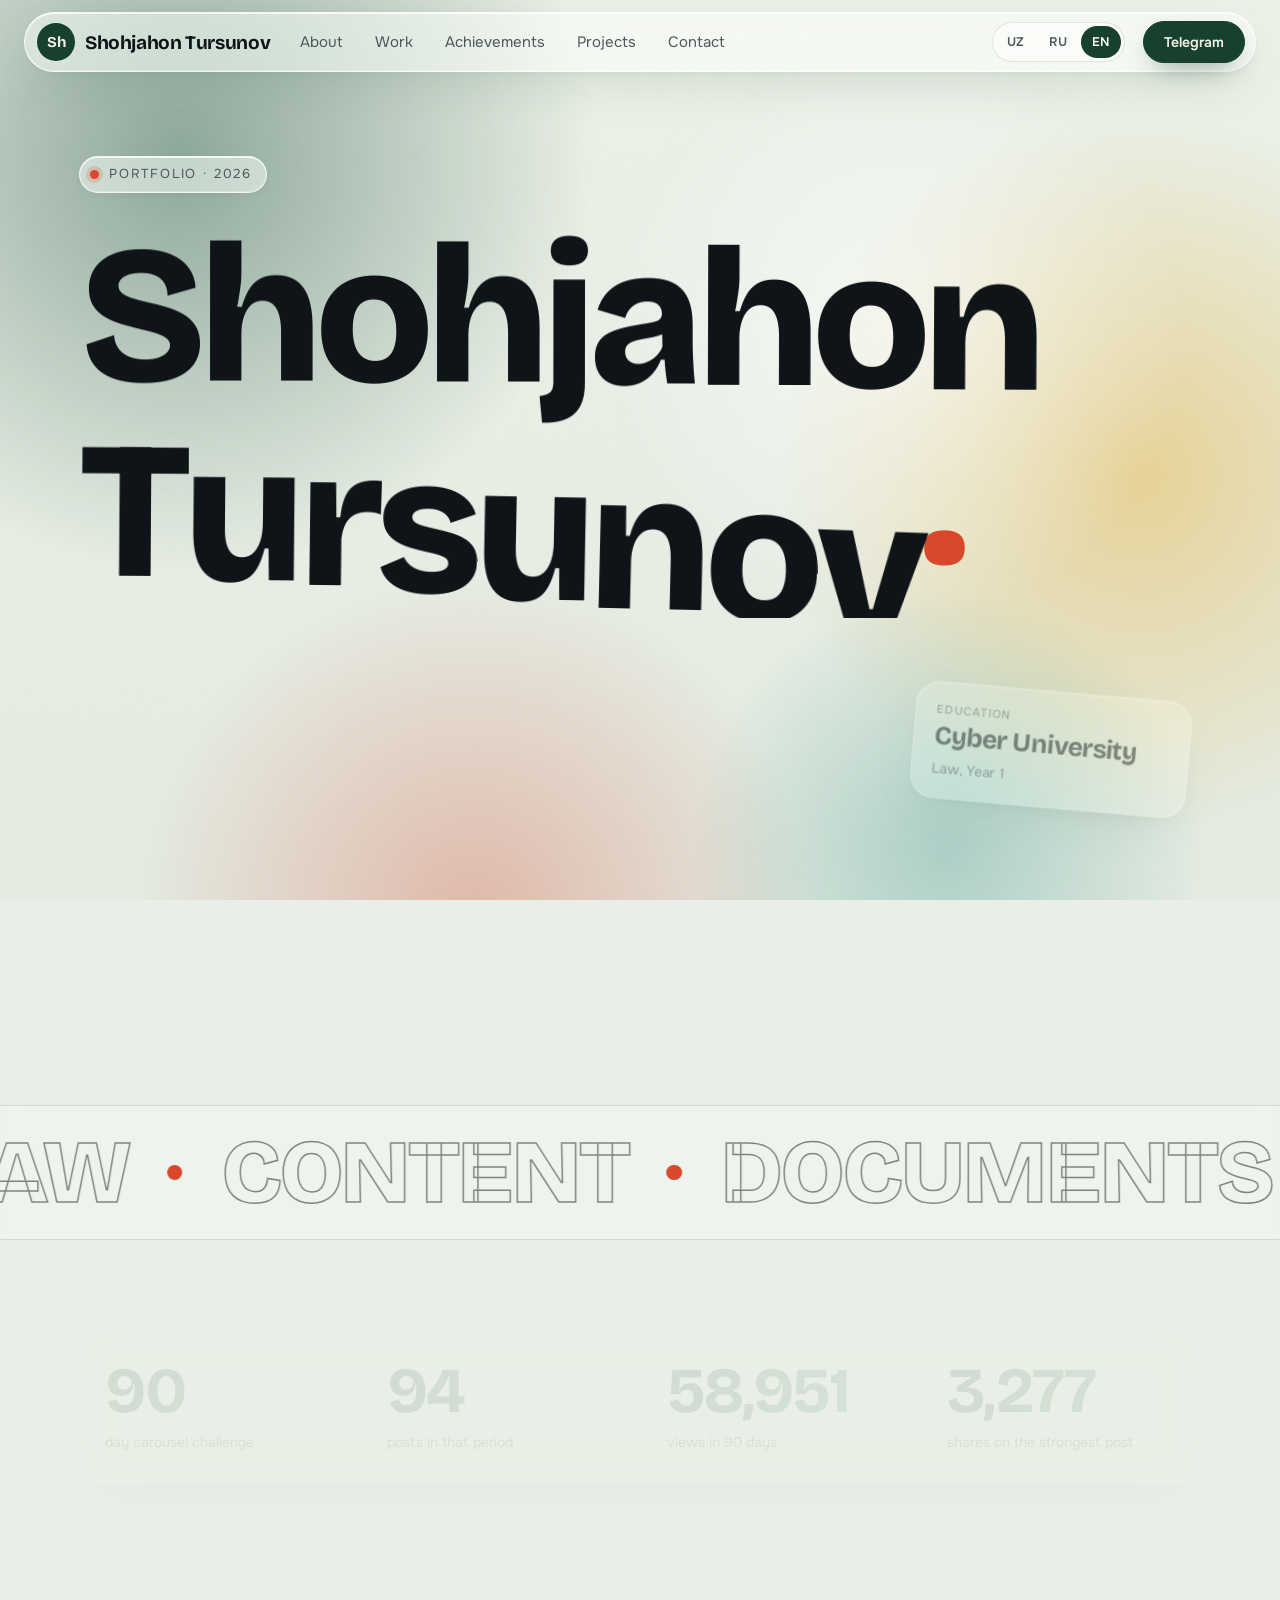
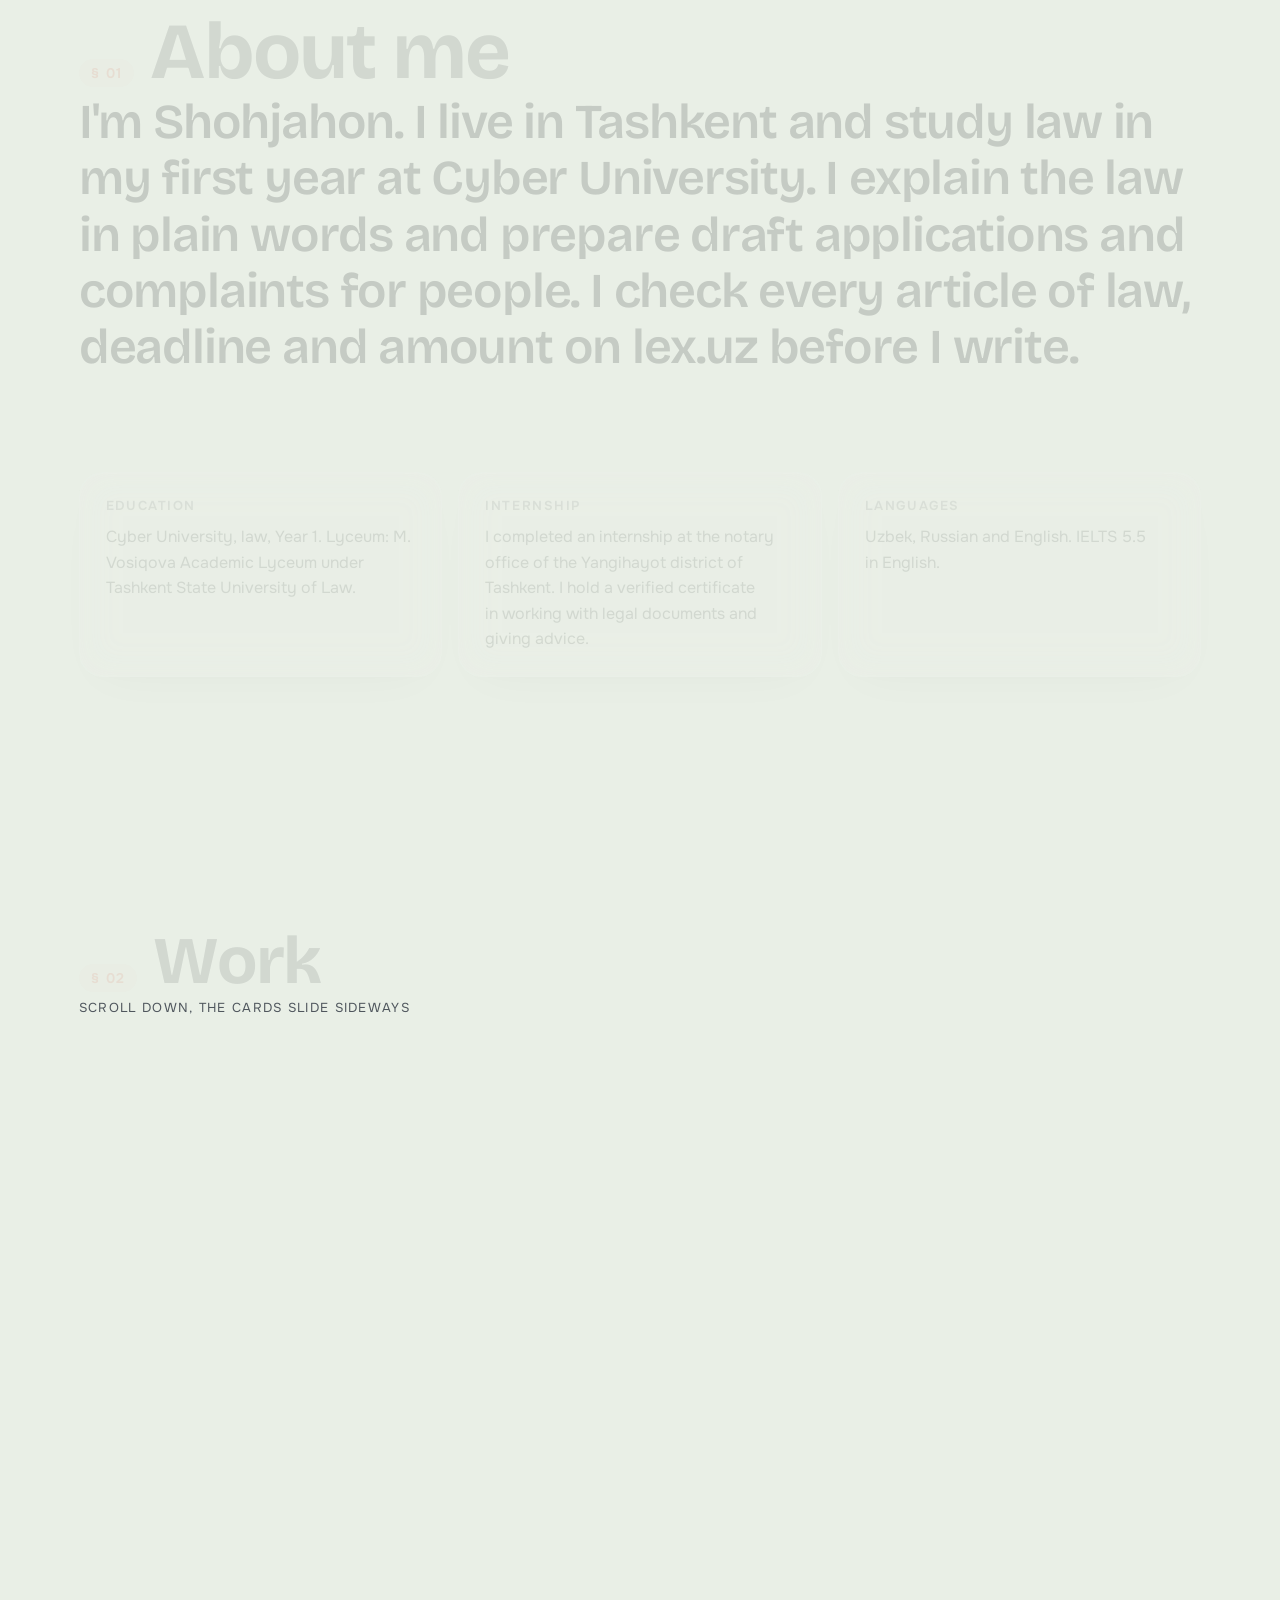
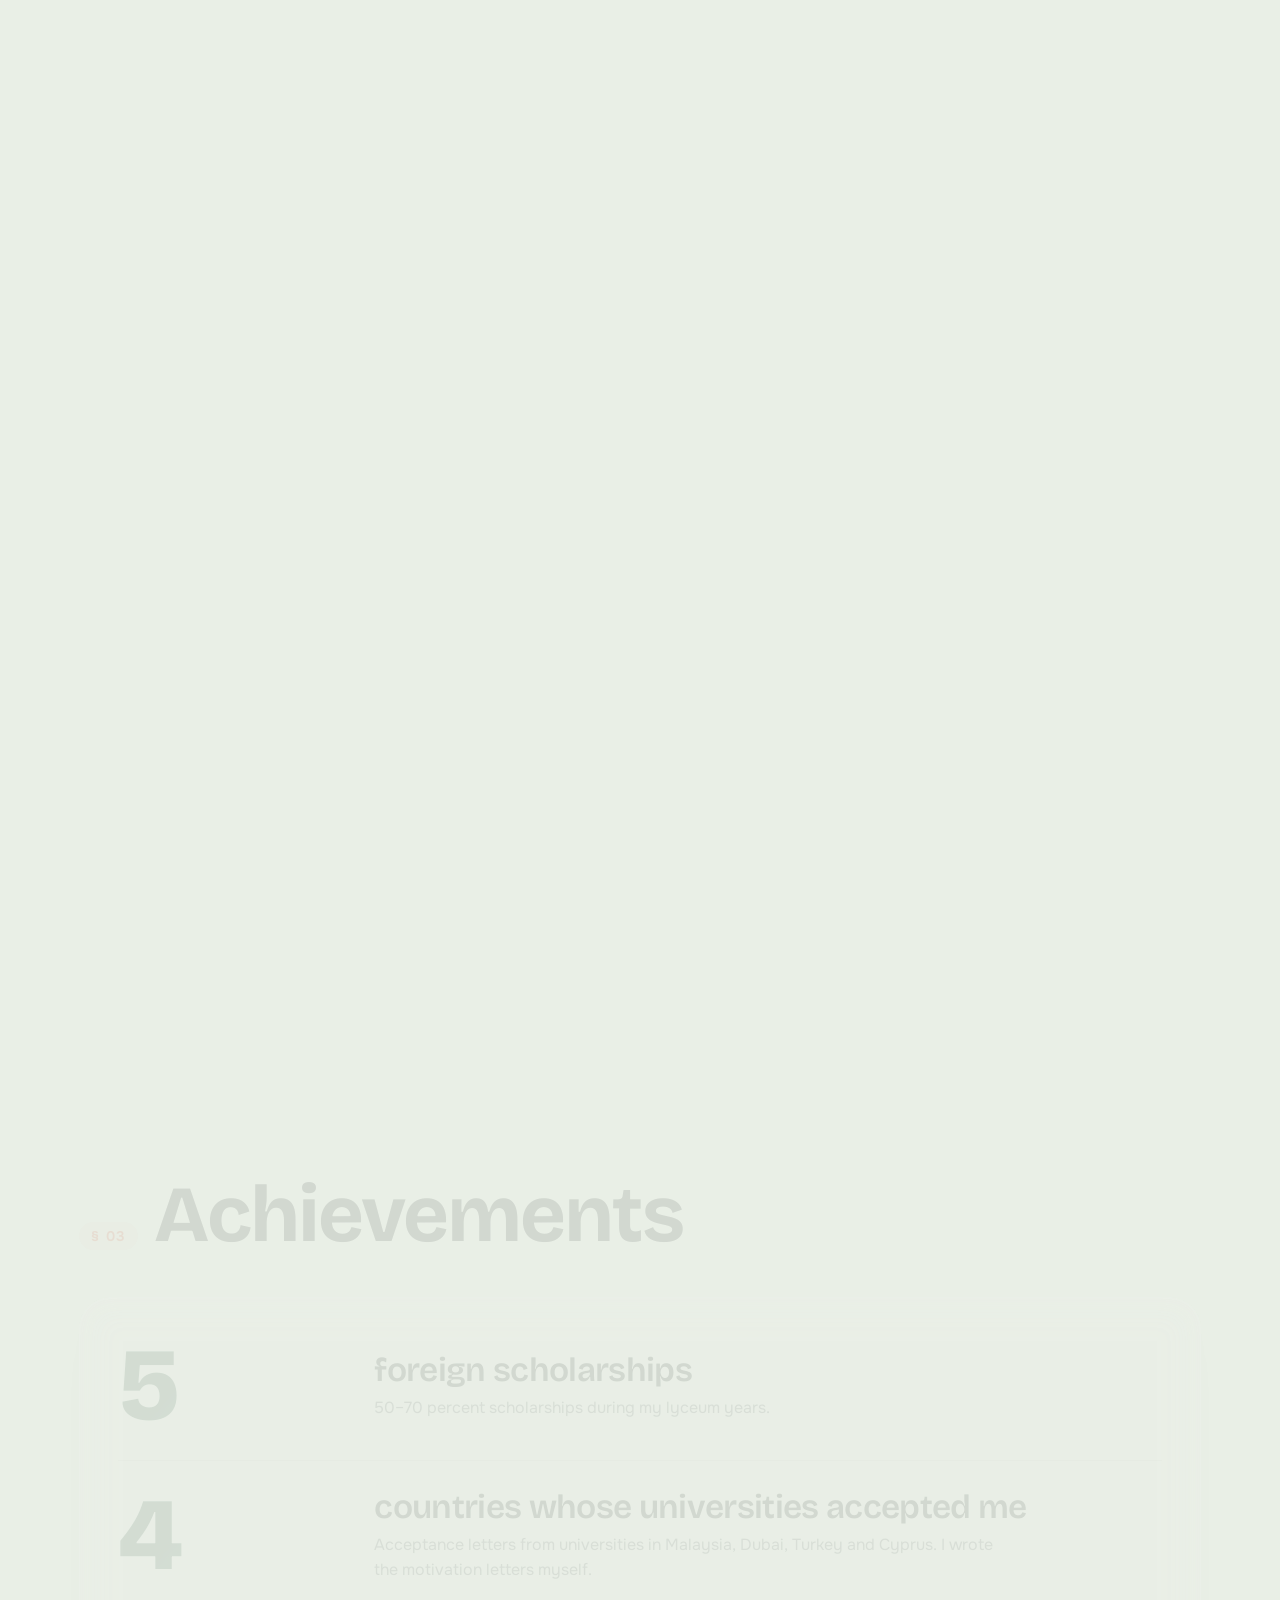
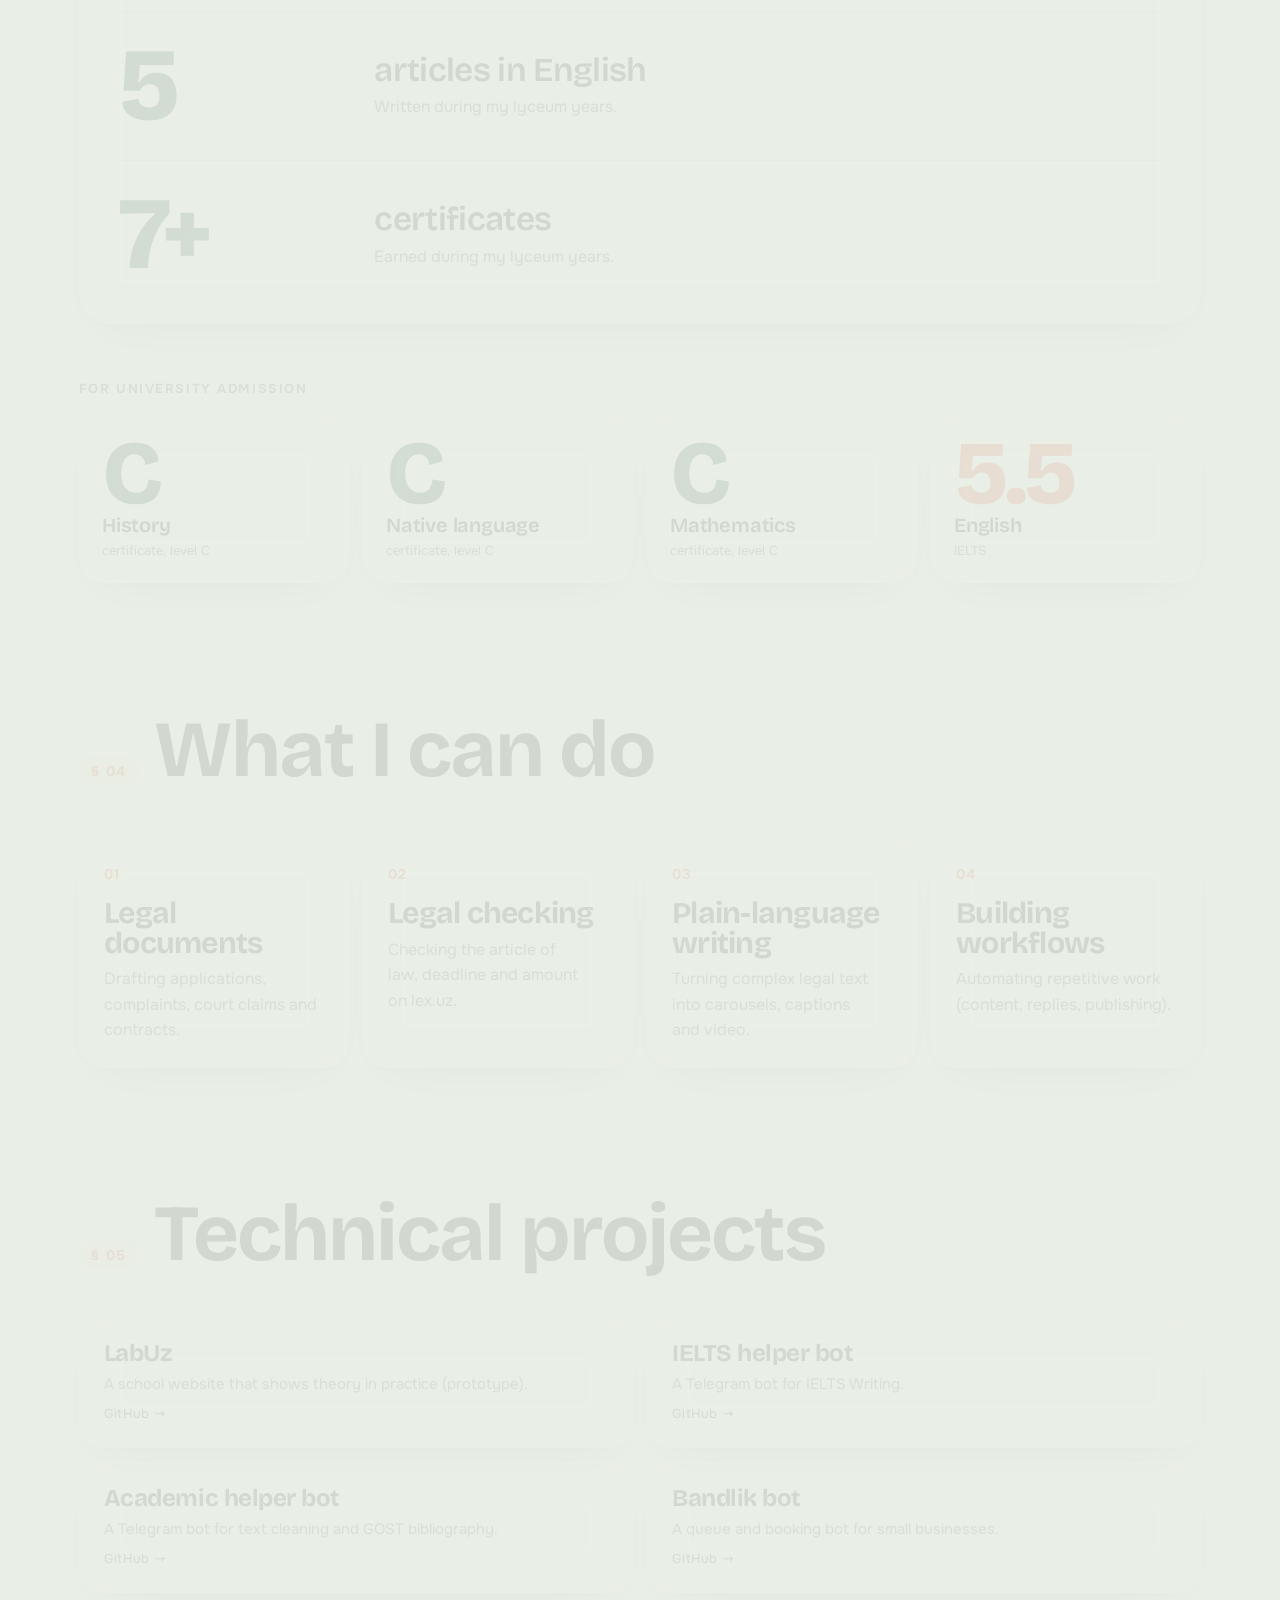
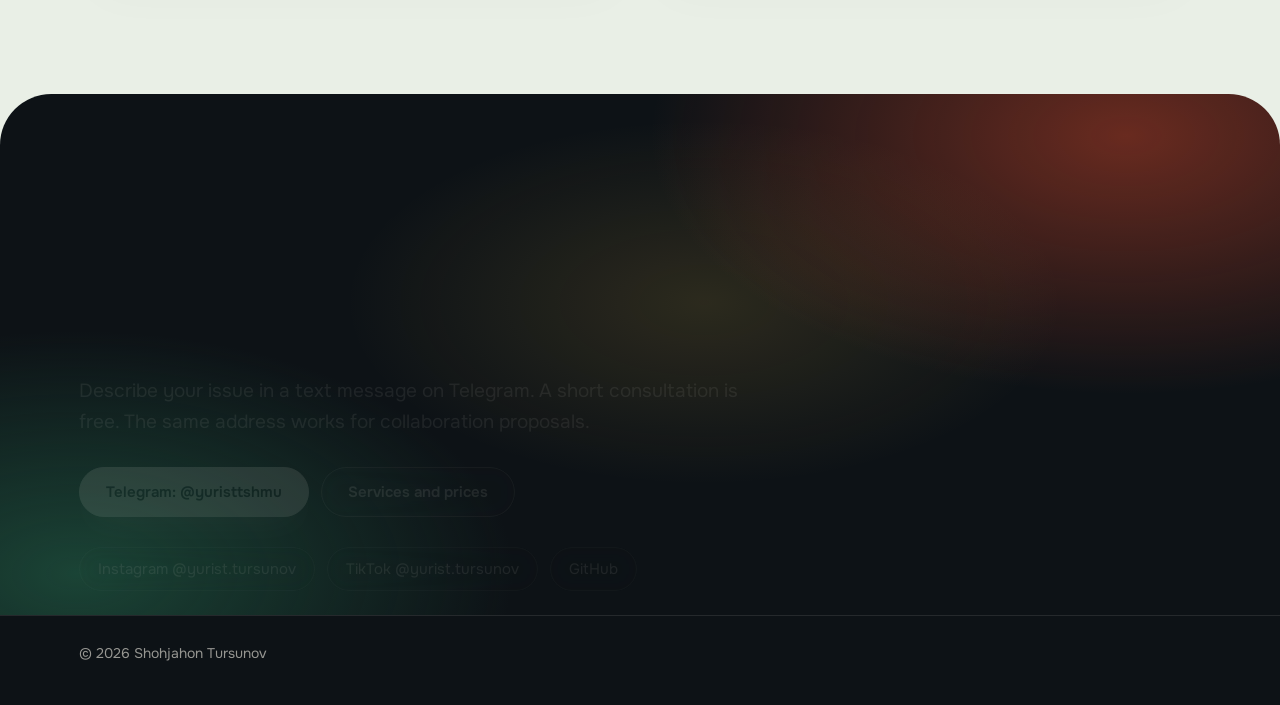
==== en/index.html @ c0a75826 "Portfolio: o'zbek, rus va ingliz tillari (UZ/RU/EN), kirill shriftlari Co-Authored-By: Claude Sonnet" ====
<!DOCTYPE html>
<html lang="en">
<head>
<meta charset="utf-8">
<meta http-equiv="Content-Security-Policy" content="default-src 'none'; script-src 'self'; style-src 'self'; img-src 'self' data:; font-src 'self'; connect-src 'none'; media-src 'none'; frame-src 'none'; worker-src 'none'; manifest-src 'none'; object-src 'none'; base-uri 'none'; form-action 'none'">
<meta name="referrer" content="no-referrer">
<meta name="viewport" content="width=device-width, initial-scale=1">
<meta name="color-scheme" content="light">
<meta name="theme-color" content="#e9efe6">
<meta name="description" content="Shohjahon Tursunov: law student, legal content author and drafter of legal documents. Portfolio.">
<meta property="og:title" content="Shohjahon Tursunov – portfolio">
<meta property="og:description" content="Law student. I explain the law in plain words and prepare draft documents.">
<meta property="og:type" content="website">
<meta property="og:locale" content="en_US">
<link rel="canonical" href="https://yuristtursunov.github.io/shohjahon-portfolio/en/">
<link rel="alternate" hreflang="uz" href="https://yuristtursunov.github.io/shohjahon-portfolio/">
<link rel="alternate" hreflang="ru" href="https://yuristtursunov.github.io/shohjahon-portfolio/ru/">
<link rel="alternate" hreflang="en" href="https://yuristtursunov.github.io/shohjahon-portfolio/en/">
<link rel="alternate" hreflang="x-default" href="https://yuristtursunov.github.io/shohjahon-portfolio/">
<title>Shohjahon Tursunov – portfolio</title>
<link rel="icon" href="data:image/svg+xml,%3Csvg xmlns='http://www.w3.org/2000/svg' viewBox='0 0 64 64'%3E%3Crect width='64' height='64' rx='14' fill='%2317402f'/%3E%3Ctext x='32' y='43' text-anchor='middle' font-family='Georgia,serif' font-size='30' font-weight='700' fill='%23f2eee5'%3ESh%3C/text%3E%3C/svg%3E">
<link rel="stylesheet" href="../assets/style.css">
</head>
<body>
<a class="skip" href="#asosiy">Skip to main content</a>
<div id="progress" aria-hidden="true"></div>
<div class="aurora" aria-hidden="true"><i class="blob b1"></i><i class="blob b2"></i><i class="blob b3"></i><i class="blob b4"></i></div>
<div class="grain" aria-hidden="true"></div>
<div class="ring" id="ring" aria-hidden="true"></div>

<header class="top">
  <div class="bar glass">
    <a class="logo" href="#" aria-label="Shohjahon Tursunov, home"><i aria-hidden="true">Sh</i><b translate="no">Shohjahon Tursunov</b></a>
    <nav class="menu" aria-label="Sections">
      <a href="#haqida">About</a>
      <a href="#ishlar">Work</a>
      <a href="#yutuqlar">Achievements</a>
      <a href="#loyihalar">Projects</a>
      <a href="#aloqa">Contact</a>
    </nav>
    <div class="lang" role="group" aria-label="Til / Язык / Language"><a href="../" hreflang="uz" lang="uz" aria-label="O'zbekcha">UZ</a><a href="../ru/" hreflang="ru" lang="ru" aria-label="Русский">RU</a><a href="./" hreflang="en" lang="en" aria-label="English" aria-current="true">EN</a></div>
    <a class="btn solid" href="https://t.me/yuristtshmu" data-mag rel="noopener noreferrer">Telegram</a>
  </div>
</header>

<main id="asosiy">
<section class="hero" aria-labelledby="h1">
  <div class="spot" id="spot" aria-hidden="true"></div>
  <div class="wrap">
    <p class="eyebrow glass">Portfolio · 2026</p>
    <h1 class="name" id="h1" aria-label="Shohjahon Tursunov."><span class="line" data-split>Shohjahon</span><span class="line"><span data-split-in>Tursunov</span><span class="dot">.</span></span></h1>
    <div class="hero-row">
      <div>
        <p class="role">Law student. I <em>explain the law in plain words</em> and prepare draft documents.</p>
        <p class="lead">I live in Tashkent and study at Cyber University. I run a legal blog on Instagram and prepare draft applications, complaints, court claims and contracts for people.</p>
        <div class="chips">
          <span class="chip glass">Year 1, law</span>
          <span class="chip glass">IELTS 5.5</span>
          <span class="chip glass">Notary office internship</span>
          <span class="chip glass">Certificate: legal documents and advice</span>
        </div>
        <div class="cta">
          <a class="btn solid" href="https://t.me/yuristtshmu" data-mag rel="noopener noreferrer">Message on Telegram</a>
          <a class="btn ghost" href="#ishlar" data-mag>See my work</a>
        </div>
      </div>
      <div class="deck" id="deck" aria-hidden="true">
        <div class="gcard glass g1" data-depth="14"><small>Education</small><h3>Cyber University</h3><p>Law, Year 1</p></div>
        <div class="gcard glass g2" data-depth="26"><small>English</small><div class="big">5.5</div><small>IELTS</small></div>
        <div class="gcard glass g3" data-depth="40">
          <small>Median reach</small>
          <div class="big">98 <i>→</i> 275</div>
          <svg viewBox="0 0 160 56" preserveAspectRatio="none"><defs><linearGradient id="sg" x1="0" x2="1"><stop offset="0" stop-color="#38968c"/><stop offset="1" stop-color="#d9482b"/></linearGradient></defs><path id="spark" d="M8,35 L56,30.4 L104,16.6 L152,8" fill="none" stroke="url(#sg)" stroke-width="3" stroke-linecap="round" stroke-linejoin="round" pathLength="1" stroke-dasharray="1" stroke-dashoffset="0"/><circle id="sdot" cx="152" cy="8" r="4.5" fill="#d9482b"/></svg>
          <small class="sm6">July → October</small>
        </div>
      </div>
    </div>
  </div>
</section>

<div class="marq" aria-hidden="true">
  <div class="marq-track" id="mtrack">
    <div class="mg"><span>Law</span><i></i><span>Content</span><i></i><span>Documents</span><i></i><span>Advice</span><i></i></div>
    <div class="mg"><span>Law</span><i></i><span>Content</span><i></i><span>Documents</span><i></i><span>Advice</span><i></i></div>
  </div>
</div>

<section class="stats" aria-label="Key figures">
  <div class="wrap">
    <div class="stats-card glass">
      <div class="stat"><strong class="num" data-count="90">90</strong><span>day carousel challenge</span></div>
      <div class="stat"><strong class="num" data-count="94">94</strong><span>posts in that period</span></div>
      <div class="stat"><strong class="num" data-count="58951">58,951</strong><span>views in 90 days</span></div>
      <div class="stat"><strong class="num" data-count="3277">3,277</strong><span>shares on the strongest post</span></div>
    </div>
  </div>
</section>

<section class="sec" id="haqida" aria-labelledby="h-a">
  <div class="wrap">
    <div class="sec-h"><span class="par">§ 01</span><h2 id="h-a">About me</h2></div>
    <p class="about" id="about">I'm Shohjahon. I live in Tashkent and study law in my first year at Cyber University. I explain the law in plain words and prepare draft applications and complaints for people. I check every article of law, deadline and amount on lex.uz before I write.</p>
    <div class="about-meta">
      <div class="glass shine"><h3>Education</h3><p>Cyber University, law, Year 1. Lyceum: M. Vosiqova Academic Lyceum under Tashkent State University of Law.</p></div>
      <div class="glass shine"><h3>Internship</h3><p>I completed an internship at the notary office of the Yangihayot district of Tashkent. I hold a verified certificate in working with legal documents and giving advice.</p></div>
      <div class="glass shine"><h3>Languages</h3><p>Uzbek, Russian and English. IELTS 5.5 in English.</p></div>
    </div>
  </div>
</section>

<section class="works" id="ishlar" aria-labelledby="h-i">
  <div class="works-in" id="worksIn">
    <div class="wrap">
      <div class="sec-h"><span class="par">§ 02</span><h2 id="h-i">Work</h2></div>
      <p class="hint" aria-hidden="true">Scroll down, the cards slide sideways</p>
    </div>
    <div class="hs" id="hs">
      <div class="hs-track" id="hsTrack">
        <article class="work glass shine" data-tilt>
          <span class="idx" aria-hidden="true">01</span>
          <div><div class="tag"><span>Instagram</span><b>@yurist.tursunov</b></div><h3>Legal blog</h3><p>Labour, family and consumer rights in plain words. 94 posts in 90 days.</p></div>
          <div class="metric num">58,951<small>views in 90 days</small></div>
          <a class="go" href="https://www.instagram.com/yurist.tursunov/" rel="noopener noreferrer">Open on Instagram</a>
        </article>
        <article class="work glass shine" data-tilt>
          <span class="idx" aria-hidden="true">02</span>
          <div><div class="tag"><span>Strongest post</span><b>17 September</b></div><h3>“You leave your job – you get paid that same day”</h3><p>A single carousel brought 479 new followers. Labour law turned out to be the most shared topic.</p></div>
          <div class="metric num">3,277<small>times shared</small></div>
          <span class="src">Source: Instagram Insights</span>
        </article>
        <article class="work glass shine" data-tilt>
          <span class="idx" aria-hidden="true">03</span>
          <div><div class="tag"><span>Service</span><b>Telegram</b></div><h3>Draft documents</h3><p>Drafts of applications, complaints, court claims and contracts. The price is known in advance; a short text consultation is free.</p></div>
          <div class="metric">Free<small>short consultation, by text</small></div>
          <a class="go" href="https://yuristtursunov.github.io/yurist-shohjahon/en/" rel="noopener noreferrer">Service page</a>
        </article>
        <article class="work glass shine" data-tilt>
          <span class="idx" aria-hidden="true">04</span>
          <div><div class="tag"><span>Automation</span><b>Daily carousel</b></div><h3>Carousel system</h3><p>Topic, legal check, design and publishing in one system. Carousels go out by themselves at the scheduled time.</p></div>
          <div class="metric num">60<small>day plan</small></div>
          <span class="src">Built on GitHub Actions</span>
        </article>
        <article class="work glass shine" data-tilt>
          <span class="idx" aria-hidden="true">05</span>
          <div><div class="tag"><span>TikTok</span><b>@yurist.tursunov</b></div><h3>Short videos</h3><p>A new profile for explaining the law in short videos.</p></div>
          <div class="metric">New<small>since November 2026</small></div>
          <a class="go" href="https://www.tiktok.com/@yurist.tursunov" rel="noopener noreferrer">Open on TikTok</a>
        </article>
      </div>
    </div>
  </div>
</section>

<section class="sec" id="yutuqlar" aria-labelledby="h-y">
  <div class="wrap">
    <div class="sec-h"><span class="par">§ 03</span><h2 id="h-y">Achievements</h2></div>
    <div class="panel glass">
      <div class="row"><div class="big num" data-count="5">5</div><div><h3>foreign scholarships</h3><p>50–70 percent scholarships during my lyceum years.</p></div></div>
      <div class="row"><div class="big num" data-count="4">4</div><div><h3>countries whose universities accepted me</h3><p>Acceptance letters from universities in Malaysia, Dubai, Turkey and Cyprus. I wrote the motivation letters myself.</p></div></div>
      <div class="row"><div class="big num" data-count="5">5</div><div><h3>articles in English</h3><p>Written during my lyceum years.</p></div></div>
      <div class="row"><div class="big num" data-count="7" data-suffix="+">7+</div><div><h3>certificates</h3><p>Earned during my lyceum years.</p></div></div>
    </div>
    <h3 class="sub">For university admission</h3>
    <div class="tiles">
      <div class="tile glass shine" data-tilt><div class="gr">C</div><div><h3>History</h3><span>certificate, level C</span></div></div>
      <div class="tile glass shine" data-tilt><div class="gr">C</div><div><h3>Native language</h3><span>certificate, level C</span></div></div>
      <div class="tile glass shine" data-tilt><div class="gr">C</div><div><h3>Mathematics</h3><span>certificate, level C</span></div></div>
      <div class="tile glass shine ielts" data-tilt><div class="gr">5.5</div><div><h3>English</h3><span>IELTS</span></div></div>
    </div>
  </div>
</section>

<section class="sec" id="korsatma" aria-labelledby="h-k">
  <div class="wrap">
    <div class="sec-h"><span class="par">§ 04</span><h2 id="h-k">What I can do</h2></div>
    <div class="skills">
      <div class="skill glass shine" data-tilt><span class="n">01</span><h3>Legal documents</h3><p>Drafting applications, complaints, court claims and contracts.</p></div>
      <div class="skill glass shine" data-tilt><span class="n">02</span><h3>Legal checking</h3><p>Checking the article of law, deadline and amount on lex.uz.</p></div>
      <div class="skill glass shine" data-tilt><span class="n">03</span><h3>Plain-language writing</h3><p>Turning complex legal text into carousels, captions and video.</p></div>
      <div class="skill glass shine" data-tilt><span class="n">04</span><h3>Building workflows</h3><p>Automating repetitive work (content, replies, publishing).</p></div>
    </div>
  </div>
</section>

<section class="sec" id="loyihalar" aria-labelledby="h-l">
  <div class="wrap">
    <div class="sec-h"><span class="par">§ 05</span><h2 id="h-l">Technical projects</h2></div>
    <div class="tech">
      <a class="glass shine" href="https://github.com/YURISTTURSUNOV/labuz" rel="noopener noreferrer"><b>LabUz</b><span>A school website that shows theory in practice (prototype).</span><em>GitHub →</em></a>
      <a class="glass shine" href="https://github.com/YURISTTURSUNOV/ielts-yordamchi-bot" rel="noopener noreferrer"><b>IELTS helper bot</b><span>A Telegram bot for IELTS Writing.</span><em>GitHub →</em></a>
      <a class="glass shine" href="https://github.com/YURISTTURSUNOV/akademik-yordamchi-bot" rel="noopener noreferrer"><b>Academic helper bot</b><span>A Telegram bot for text cleaning and GOST bibliography.</span><em>GitHub →</em></a>
      <a class="glass shine" href="https://github.com/YURISTTURSUNOV/bandlik-bot" rel="noopener noreferrer"><b>Bandlik bot</b><span>A queue and booking bot for small businesses.</span><em>GitHub →</em></a>
    </div>
  </div>
</section>

<section class="contact" id="aloqa" aria-labelledby="h-c">
  <div class="wrap">
    <h2 id="h-c"><span class="w"><span>Let's</span></span> <span class="w"><span>talk<em>.</em></span></span></h2>
    <p class="lead">Describe your issue in a text message on Telegram. A short consultation is free. The same address works for collaboration proposals.</p>
    <div class="cta">
      <a class="btn solid" href="https://t.me/yuristtshmu" data-mag rel="noopener noreferrer">Telegram: @yuristtshmu</a>
      <a class="btn ghost" href="https://yuristtursunov.github.io/yurist-shohjahon/en/" data-mag rel="noopener noreferrer">Services and prices</a>
    </div>
    <div class="socials">
      <a href="https://www.instagram.com/yurist.tursunov/" rel="noopener noreferrer">Instagram @yurist.tursunov</a>
      <a href="https://www.tiktok.com/@yurist.tursunov" rel="noopener noreferrer">TikTok @yurist.tursunov</a>
      <a href="https://github.com/YURISTTURSUNOV" rel="noopener noreferrer">GitHub</a>
    </div>
  </div>
</section>
</main>

<footer>
  <div class="wrap">© 2026 <span translate="no">Shohjahon Tursunov</span></div>
</footer>

<script src="../assets/gsap.min.js"></script>
<script src="../assets/ScrollTrigger.min.js"></script>
<script src="../assets/app.js"></script>
</body>
</html>
---- assets/style.css ----
@font-face{font-family:'Bricolage Grotesque';font-style:normal;font-weight:200 800;font-display:swap;src:url(fonts/bricolage-grotesque-latin-wght-normal.woff2) format('woff2');unicode-range:U+0000-00FF,U+0131,U+0152-0153,U+02BB-02BC,U+02C6,U+02DA,U+02DC,U+0304,U+0308,U+0329,U+2000-206F,U+20AC,U+2122,U+2191,U+2193,U+2212,U+2215,U+FEFF,U+FFFD}
@font-face{font-family:'Bricolage Grotesque';font-style:normal;font-weight:200 800;font-display:swap;src:url(fonts/onest-cyrillic-wght-normal.woff2) format('woff2');unicode-range:U+0301,U+0400-045F,U+0490-0491,U+04B0-04B1,U+2116}
@font-face{font-family:'Onest';font-style:normal;font-weight:400;font-display:swap;src:url(fonts/onest-latin-400-normal.woff2) format('woff2');unicode-range:U+0000-00FF,U+0131,U+0152-0153,U+02BB-02BC,U+02C6,U+02DA,U+02DC,U+0304,U+0308,U+0329,U+2000-206F,U+20AC,U+2122,U+2191,U+2193,U+2212,U+2215,U+FEFF,U+FFFD}
@font-face{font-family:'Onest';font-style:normal;font-weight:500;font-display:swap;src:url(fonts/onest-latin-500-normal.woff2) format('woff2');unicode-range:U+0000-00FF,U+0131,U+0152-0153,U+02BB-02BC,U+02C6,U+02DA,U+02DC,U+0304,U+0308,U+0329,U+2000-206F,U+20AC,U+2122,U+2191,U+2193,U+2212,U+2215,U+FEFF,U+FFFD}
@font-face{font-family:'Onest';font-style:normal;font-weight:600;font-display:swap;src:url(fonts/onest-latin-600-normal.woff2) format('woff2');unicode-range:U+0000-00FF,U+0131,U+0152-0153,U+02BB-02BC,U+02C6,U+02DA,U+02DC,U+0304,U+0308,U+0329,U+2000-206F,U+20AC,U+2122,U+2191,U+2193,U+2212,U+2215,U+FEFF,U+FFFD}
@font-face{font-family:'Onest';font-style:normal;font-weight:400;font-display:swap;src:url(fonts/onest-cyrillic-400-normal.woff2) format('woff2');unicode-range:U+0301,U+0400-045F,U+0490-0491,U+04B0-04B1,U+2116}
@font-face{font-family:'Onest';font-style:normal;font-weight:500;font-display:swap;src:url(fonts/onest-cyrillic-500-normal.woff2) format('woff2');unicode-range:U+0301,U+0400-045F,U+0490-0491,U+04B0-04B1,U+2116}
@font-face{font-family:'Onest';font-style:normal;font-weight:600;font-display:swap;src:url(fonts/onest-cyrillic-600-normal.woff2) format('woff2');unicode-range:U+0301,U+0400-045F,U+0490-0491,U+04B0-04B1,U+2116}

/* Reja: sahifa "ish papkasi" (§ 01–§ 05). Vizual til: yorug' fon ustida harakatlanuvchi gradient (aurora) va shaffof shisha panellar.
   Bitta jasur joy: ism va gorizontal "Ishlar". Qolgani sokin va o'qiladigan. */
:root{
  --bg:#e9efe6; --ink:#0f1418; --muted:#4f565d;
  --green:#17402f; --green-2:#1f5440; --red:#d9482b; --gold:#e8b94a;
  --glass:rgba(255,255,255,.50); --glass-hi:rgba(255,255,255,.72); --glass-bd:rgba(255,255,255,.75);
  --line:rgba(15,20,24,.12);
  --shadow:0 18px 50px -22px rgba(23,64,47,.35),0 2px 10px -4px rgba(15,20,24,.10);
  --display:'Bricolage Grotesque','Arial Black',system-ui,sans-serif;
  --body:'Onest',system-ui,-apple-system,'Segoe UI',Roboto,sans-serif;
  --gut:clamp(18px,4.6vw,64px); --max:1240px; --head:84px; --blur:18px;
  color-scheme:light;
}
*{box-sizing:border-box;margin:0;padding:0}
html{scroll-behavior:smooth;scroll-padding-top:calc(var(--head) + 4px);-webkit-text-size-adjust:100%}
body{background:var(--bg);color:var(--ink);font-family:var(--body);font-size:17px;line-height:1.6;overflow-x:clip;touch-action:manipulation;-webkit-tap-highlight-color:rgba(23,64,47,.18)}
h1,h2,h3{font-family:var(--display);font-weight:700;line-height:.98;letter-spacing:-.025em;text-wrap:balance}
p{text-wrap:pretty}
a{color:inherit}
:focus-visible{outline:2px solid var(--green);outline-offset:3px;border-radius:6px}
.wrap{max-width:var(--max);margin:0 auto;padding:0 var(--gut)}
.sr{position:absolute;width:1px;height:1px;overflow:hidden;clip:rect(0 0 0 0);white-space:nowrap}
.skip{position:absolute;left:12px;top:-70px;background:var(--green);color:#fff;padding:10px 14px;border-radius:8px;font-weight:600;z-index:200;text-decoration:none}
.skip:focus{top:12px}
.num{font-variant-numeric:tabular-nums}
main,footer{position:relative;z-index:2}

/* ===== fon: aurora + donador ===== */
.aurora{position:fixed;inset:0;z-index:0;overflow:hidden;pointer-events:none;background:linear-gradient(180deg,#eef3ea,#e6ede4)}
.blob{position:absolute;border-radius:50%;will-change:transform}
.b1{width:72vmax;height:72vmax;left:-22vmax;top:-24vmax;background:radial-gradient(circle at 50% 50%,rgba(31,84,64,.46),rgba(31,84,64,0) 64%)}
.b2{width:62vmax;height:62vmax;right:-20vmax;top:6vmax;background:radial-gradient(circle at 50% 50%,rgba(232,185,74,.50),rgba(232,185,74,0) 64%)}
.b3{width:58vmax;height:58vmax;left:8vmax;bottom:-30vmax;background:radial-gradient(circle at 50% 50%,rgba(217,72,43,.30),rgba(217,72,43,0) 64%)}
.b4{width:44vmax;height:44vmax;right:4vmax;bottom:-18vmax;background:radial-gradient(circle at 50% 50%,rgba(56,150,140,.32),rgba(56,150,140,0) 64%)}
.grain{position:fixed;inset:0;z-index:1;pointer-events:none;opacity:.07;mix-blend-mode:multiply;background-image:url("data:image/svg+xml,%3Csvg xmlns='http://www.w3.org/2000/svg' width='180' height='180'%3E%3Cfilter id='n'%3E%3CfeTurbulence type='fractalNoise' baseFrequency='.85' numOctaves='2' stitchTiles='stitch'/%3E%3C/filter%3E%3Crect width='100%25' height='100%25' filter='url(%23n)'/%3E%3C/svg%3E")}

/* ===== shisha ===== */
.glass{position:relative;background:var(--glass);-webkit-backdrop-filter:blur(var(--blur)) saturate(1.5);backdrop-filter:blur(var(--blur)) saturate(1.5);border:1px solid var(--glass-bd);box-shadow:var(--shadow),inset 0 1px 0 rgba(255,255,255,.85),inset 0 -1px 0 rgba(255,255,255,.25)}
.shine::after{content:"";position:absolute;inset:0;border-radius:inherit;pointer-events:none;background:radial-gradient(300px circle at var(--sx,50%) var(--sy,0%),rgba(255,255,255,.7),rgba(255,255,255,0) 62%);opacity:0;transition:opacity .35s}
.shine:hover::after{opacity:1}
@supports not ((backdrop-filter:blur(1px)) or (-webkit-backdrop-filter:blur(1px))){.glass{background:rgba(250,252,248,.94)}}
@media (prefers-reduced-transparency:reduce){.glass{background:rgba(250,252,248,.96);-webkit-backdrop-filter:none;backdrop-filter:none}.grain{display:none}}
@media (max-width:700px){:root{--blur:12px}}

#progress{position:fixed;left:0;top:0;height:3px;width:100%;background:linear-gradient(90deg,var(--green),var(--red),var(--gold));transform:scaleX(0);transform-origin:0 50%;z-index:90}

/* kursor halqasi (faqat sichqonchada) */
.ring{position:fixed;left:0;top:0;width:38px;height:38px;margin:-19px 0 0 -19px;border:1.5px solid rgba(23,64,47,.55);border-radius:50%;pointer-events:none;z-index:95;opacity:0;transition:opacity .3s,background-color .25s,border-color .25s}
.ring.on{opacity:1}
.ring.hot{background:rgba(217,72,43,.14);border-color:var(--red)}

/* ===== header: suzuvchi shisha tabletka ===== */
header.top{position:fixed;top:12px;left:0;right:0;z-index:80;pointer-events:none;padding:0 clamp(10px,2vw,24px)}
.bar{pointer-events:auto;max-width:var(--max);margin:0 auto;height:60px;padding:0 10px 0 12px;display:flex;align-items:center;justify-content:space-between;gap:16px;border-radius:999px}
.logo{display:flex;align-items:center;gap:10px;text-decoration:none;font:700 19px/1 var(--display);letter-spacing:-.02em;white-space:nowrap}
.logo i{display:grid;place-items:center;width:38px;height:38px;border-radius:50%;background:var(--green);color:#f2eee5;font:700 15px/1 var(--display);font-style:normal;letter-spacing:0}
nav.menu{display:flex;gap:4px;font-size:15px}
nav.menu a{text-decoration:none;color:var(--muted);padding:8px 14px;border-radius:999px;transition:color .2s,background-color .25s}
nav.menu a:hover{color:var(--ink);background:rgba(255,255,255,.65)}
.btn{display:inline-flex;align-items:center;justify-content:center;gap:8px;min-height:50px;padding:0 26px;border-radius:999px;font:600 15px/1 var(--body);text-decoration:none;border:1.5px solid var(--green);cursor:pointer;transition:background-color .2s,color .2s,border-color .2s,box-shadow .3s}
.btn.solid{background:var(--green);color:#f4f1e8;box-shadow:0 10px 28px -12px rgba(23,64,47,.7)}
.btn.solid:hover{background:var(--green-2);border-color:var(--green-2);box-shadow:0 14px 34px -12px rgba(23,64,47,.8)}
.btn.ghost{background:rgba(255,255,255,.4);color:var(--ink);border-color:rgba(15,20,24,.55);-webkit-backdrop-filter:blur(10px);backdrop-filter:blur(10px)}
.btn.ghost:hover{background:var(--ink);color:#fff;border-color:var(--ink)}
.bar .btn{min-height:42px;padding:0 20px;font-size:14px;white-space:nowrap}
@media (max-width:820px){nav.menu{display:none}}
@media (max-width:430px){.logo b{display:none}}

/* ===== hero ===== */
.hero{position:relative;padding:calc(var(--head) + clamp(28px,6vw,72px)) 0 clamp(40px,6vw,80px)}
.spot{position:absolute;inset:0;pointer-events:none;background:radial-gradient(480px circle at var(--mx,70%) var(--my,30%),rgba(255,255,255,.55),rgba(255,255,255,0) 62%);opacity:0;transition:opacity .4s}
.eyebrow{display:inline-flex;gap:10px;align-items:center;font-size:13px;letter-spacing:.14em;text-transform:uppercase;color:var(--muted);margin-bottom:clamp(16px,3vw,28px);padding:7px 14px 7px 10px;border-radius:999px}
.eyebrow::before{content:"";width:9px;height:9px;border-radius:50%;background:var(--red);box-shadow:0 0 0 4px rgba(217,72,43,.2)}
.name{font-size:clamp(54px,15.2vw,204px);line-height:.9;letter-spacing:-.045em;font-weight:800}
.name .line{display:block;overflow:clip;padding:.04em .04em .16em 0;margin-bottom:-.16em;will-change:transform}
.name .ch{display:inline-block}
.name .dot{color:var(--red)}
.hero-row{display:grid;grid-template-columns:1.2fr .8fr;gap:clamp(24px,5vw,72px);align-items:center;margin-top:clamp(28px,4vw,52px)}
.role{font:600 clamp(22px,3vw,34px)/1.12 var(--display);letter-spacing:-.02em;max-width:19em}
.role em{font-style:normal;color:var(--green)}
.lead{max-width:36em;margin-top:18px;color:var(--muted);font-size:clamp(16px,1.5vw,19px)}
.chips{display:flex;flex-wrap:wrap;gap:10px;margin-top:22px}
.chip{border-radius:999px;padding:8px 15px;font-size:14px;--blur:10px}
.cta{display:flex;flex-wrap:wrap;gap:12px;margin-top:30px}

/* hero shisha kartalar */
.deck{position:relative;height:clamp(300px,31vw,390px);perspective:1000px}
.gcard{position:absolute;border-radius:26px;padding:20px 22px}
.gcard small{display:block;font-size:12px;letter-spacing:.12em;text-transform:uppercase;color:var(--muted)}
.gcard h3{font-size:clamp(22px,2.2vw,30px);margin-top:6px}
.g1{width:min(300px,72%);right:0;top:0;transform:rotate(5deg)}
.g1 p{font-size:15px;color:var(--muted);margin-top:8px}
.g2{width:min(172px,42%);left:0;top:30%;transform:rotate(-6deg);background:linear-gradient(150deg,rgba(23,64,47,.86),rgba(31,84,64,.72));color:#f4f1e8;border-color:rgba(255,255,255,.28)}
.g2 small{color:rgba(244,241,232,.75)}
.g2 .big{font:800 clamp(56px,6vw,84px)/.9 var(--display);letter-spacing:-.05em;margin-top:6px}
.g3{width:min(262px,62%);right:0;bottom:0;transform:rotate(-2deg)}
.g3 .big{font:800 clamp(34px,3.6vw,48px)/1 var(--display);letter-spacing:-.04em;margin-top:4px;color:var(--green)}
.g3 .big i{font-style:normal;color:var(--red)}
.g3 svg{display:block;width:100%;height:48px;margin-top:8px;overflow:visible}
@media (max-width:900px){.hero-row{grid-template-columns:1fr}.deck{display:none}}

/* marquee */
.marq{overflow:clip;padding:clamp(10px,2vw,22px) 0;border-block:1px solid var(--line);background:rgba(255,255,255,.28);-webkit-backdrop-filter:blur(8px);backdrop-filter:blur(8px)}
.marq-track{display:flex;width:max-content;will-change:transform}
.mg{display:flex;flex:none;align-items:center;gap:clamp(22px,3vw,44px);padding-right:clamp(22px,3vw,44px);font:800 clamp(40px,7vw,104px)/1 var(--display);letter-spacing:-.035em;text-transform:uppercase;white-space:nowrap;color:transparent;-webkit-text-stroke:1.5px rgba(15,20,24,.5)}
.mg i{display:block;width:clamp(10px,1.2vw,16px);height:clamp(10px,1.2vw,16px);border-radius:50%;background:var(--red);flex:none}
@media (prefers-reduced-motion:reduce){.marq{overflow-x:auto}}

/* stats */
.stats{padding-top:clamp(28px,4vw,48px)}
.stats-card{display:grid;grid-template-columns:repeat(4,1fr);border-radius:30px;overflow:hidden}
.stat{padding:clamp(18px,2.4vw,30px) clamp(14px,2vw,28px)}
.stat+.stat{border-left:1px solid rgba(15,20,24,.1)}
.stat strong{display:block;font:700 clamp(36px,5vw,66px)/1 var(--display);letter-spacing:-.04em;background:linear-gradient(120deg,var(--green) 20%,#2f8a6a);-webkit-background-clip:text;background-clip:text;color:transparent}
.stat span{display:block;margin-top:8px;font-size:14px;color:var(--muted);max-width:14em}
@media (max-width:760px){.stats-card{grid-template-columns:1fr 1fr}.stat:nth-child(odd){border-left:0}.stat:nth-child(n+3){border-top:1px solid rgba(15,20,24,.1)}}

/* sections */
section.sec{padding:clamp(76px,10vw,140px) 0 0}
.sec-h{display:flex;align-items:baseline;gap:16px;flex-wrap:wrap;margin-bottom:clamp(24px,3.4vw,44px)}
.par{font:600 14px var(--body);letter-spacing:.1em;color:var(--red);white-space:nowrap;padding:5px 12px;border-radius:999px;background:rgba(217,72,43,.1)}
.sec h2{font-size:clamp(40px,6.2vw,92px)}
.works h2{font-size:clamp(40px,5.2vw,76px)}

/* about */
.about{font:600 clamp(26px,3.8vw,50px)/1.16 var(--display);letter-spacing:-.025em;max-width:25em}
.about .w{display:inline-block}
.about-meta{display:grid;grid-template-columns:repeat(3,1fr);gap:16px;margin-top:clamp(30px,4.6vw,56px)}
.about-meta>div{padding:24px 26px;border-radius:24px}
.about-meta h3{font:600 13px var(--body);letter-spacing:.12em;text-transform:uppercase;color:var(--muted);margin-bottom:10px}
.about-meta p{font-size:16px}
@media (max-width:860px){.about-meta{grid-template-columns:1fr}}

/* works */
section.works{padding-top:clamp(40px,6vw,80px)}
.works-in{display:flex;flex-direction:column;justify-content:center}
.works-in .wrap{width:100%}
.hs{overflow-x:auto;padding:14px 0 26px;scrollbar-width:thin}
.hs-track{display:grid;gap:18px;padding:0 var(--gut)}
.work{position:relative;display:flex;flex-direction:column;gap:22px;min-height:360px;padding:clamp(22px,2.4vw,32px);border-radius:30px;overflow:hidden;transition:border-color .25s}
.work::before{content:"";position:absolute;width:260px;height:260px;right:-90px;top:-90px;border-radius:50%;background:radial-gradient(circle,var(--tint,rgba(31,84,64,.35)),rgba(0,0,0,0) 68%);pointer-events:none}
.work:nth-child(2){--tint:rgba(217,72,43,.32)}
.work:nth-child(3){--tint:rgba(232,185,74,.5)}
.work:nth-child(4){--tint:rgba(56,150,140,.4)}
.work:nth-child(5){--tint:rgba(217,72,43,.26)}
.work .idx{position:absolute;right:22px;bottom:14px;font:800 92px/1 var(--display);letter-spacing:-.05em;color:rgba(15,20,24,.05);pointer-events:none}
.work .tag{position:relative;display:flex;justify-content:space-between;gap:12px;font-size:13px;letter-spacing:.1em;text-transform:uppercase;color:var(--muted)}
.work .tag b{color:var(--red);font-weight:600}
.work h3{position:relative;font-size:clamp(28px,2.8vw,40px);margin:12px 0 10px}
.work p{position:relative;color:var(--muted);font-size:16px}
.work .metric{position:relative;margin-top:auto;font:700 clamp(40px,4.4vw,64px)/1 var(--display);letter-spacing:-.04em;color:var(--green)}
.work .metric small{display:block;font:400 14px/1.3 var(--body);letter-spacing:0;color:var(--muted);margin-top:6px}
.work .src{position:relative;align-self:flex-start;font-size:14px;color:var(--muted);padding-bottom:2px;border-bottom:1.5px solid transparent}
.work a.go{position:relative;align-self:flex-start;font-weight:600;font-size:15px;text-decoration:none;border-bottom:1.5px solid var(--ink);padding-bottom:2px;transition:color .2s,border-color .2s}
.work a.go:hover{color:var(--green);border-color:var(--green)}
.work a.go::after{content:" \2192"}
@media (min-width:900px){
  .works-in{min-height:100vh;min-height:100svh;padding:calc(var(--head) + 4px) 0 24px}
  .hs-track{display:flex;width:max-content;gap:22px;padding-left:max(var(--gut),calc((100vw - var(--max))/2 + var(--gut)));padding-right:var(--gut)}
  .work{width:clamp(380px,32vw,470px);flex:none}
}
@media (max-width:899px){.hs{overflow:visible}}
.hint{display:none;font-size:13px;letter-spacing:.1em;text-transform:uppercase;color:var(--muted);margin:0 0 6px}
@media (min-width:900px){.hint{display:block}}

/* achievements */
.panel{border-radius:32px;padding:clamp(6px,1.4vw,14px) clamp(18px,3vw,40px)}
.row{display:grid;grid-template-columns:minmax(120px,.3fr) 1fr;gap:20px;align-items:center;padding:clamp(18px,2.2vw,28px) 0}
.row+.row{border-top:1px solid rgba(15,20,24,.1)}
.row .big{font:800 clamp(52px,8vw,118px)/.9 var(--display);letter-spacing:-.05em;background:linear-gradient(130deg,var(--green) 30%,#38968c);-webkit-background-clip:text;background-clip:text;color:transparent}
.row h3{font:600 clamp(22px,2.6vw,34px)/1.1 var(--display);letter-spacing:-.02em;margin-bottom:6px}
.row p{color:var(--muted);max-width:40em;font-size:16px}
@media (max-width:560px){.row{grid-template-columns:74px 1fr;gap:14px}.row .big{font-size:56px}}
.sub{font:600 13px var(--body);letter-spacing:.12em;text-transform:uppercase;color:var(--muted);margin:clamp(34px,5vw,56px) 0 16px}
.tiles{display:grid;grid-template-columns:repeat(4,1fr);gap:14px}
.tile{border-radius:26px;padding:22px 22px 20px;min-height:170px;display:flex;flex-direction:column;justify-content:space-between}
.tile .gr{font:800 clamp(60px,7vw,96px)/.85 var(--display);letter-spacing:-.05em;color:var(--green)}
.tile.ielts .gr{color:var(--red)}
.tile h3{font:600 20px/1.15 var(--display);letter-spacing:-.01em}
.tile span{display:block;font-size:13px;color:var(--muted);margin-top:4px}
@media (max-width:900px){.tiles{grid-template-columns:1fr 1fr}}

/* skills */
.skills{display:grid;grid-template-columns:repeat(4,1fr);gap:14px}
.skill{padding:26px 24px 24px;border-radius:26px}
.skill .n{font:600 14px var(--body);color:var(--red);letter-spacing:.1em}
.skill h3{font-size:clamp(24px,2.4vw,30px);margin:12px 0 8px}
.skill p{color:var(--muted);font-size:16px}
@media (max-width:980px){.skills{grid-template-columns:1fr 1fr}}
@media (max-width:560px){.skills{grid-template-columns:1fr}}

/* tech */
.tech{display:grid;grid-template-columns:repeat(2,1fr);gap:14px}
.tech a{display:flex;flex-direction:column;gap:6px;padding:22px 24px;border-radius:24px;text-decoration:none;transition:border-color .25s}
.tech a:hover{border-color:rgba(23,64,47,.55)}
.tech b{font:700 24px/1.1 var(--display);letter-spacing:-.02em}
.tech span{color:var(--muted);font-size:15px}
.tech em{font-style:normal;font-size:13px;color:var(--green);letter-spacing:.06em;margin-top:2px;transition:letter-spacing .3s}
.tech a:hover em{letter-spacing:.14em}
@media (max-width:700px){.tech{grid-template-columns:1fr}}

/* contact */
.contact{position:relative;margin-top:clamp(80px,11vw,150px);color:#f2eee5;padding:clamp(70px,10vw,130px) 0 44px;border-radius:clamp(26px,4vw,52px) clamp(26px,4vw,52px) 0 0;overflow:clip;
  background:radial-gradient(60% 80% at 88% 8%,rgba(217,72,43,.45),rgba(217,72,43,0) 62%),radial-gradient(55% 75% at 6% 92%,rgba(31,84,64,.75),rgba(31,84,64,0) 62%),radial-gradient(40% 50% at 55% 40%,rgba(232,185,74,.14),rgba(232,185,74,0) 70%),#0d1216}
.contact .wrap{position:relative}
.contact h2{font-size:clamp(46px,9.4vw,150px);letter-spacing:-.045em;line-height:.92;font-weight:800}
.contact h2 .w{display:inline-block;overflow:clip;vertical-align:top;padding:0 .04em .14em 0;margin:0 -.04em -.14em 0}
.contact h2 .w>span{display:inline-block}
.contact h2 em{font-style:normal;color:var(--red)}
.contact .lead{color:rgba(242,238,229,.74);margin-top:24px}
.contact .btn.solid{background:#f2eee5;color:#0f1418;border-color:#f2eee5;box-shadow:0 14px 34px -14px rgba(242,238,229,.5)}
.contact .btn.solid:hover{background:#fff;border-color:#fff}
.contact .btn.ghost{background:rgba(255,255,255,.08);color:#f2eee5;border-color:rgba(242,238,229,.4)}
.contact .btn.ghost:hover{background:#f2eee5;color:#0f1418}
.socials{display:flex;gap:12px;flex-wrap:wrap;margin-top:30px;font-size:15px}
.socials a{color:rgba(242,238,229,.85);text-decoration:none;padding:9px 18px;border-radius:999px;border:1px solid rgba(242,238,229,.22);background:rgba(255,255,255,.06);-webkit-backdrop-filter:blur(10px);backdrop-filter:blur(10px);transition:background-color .25s,border-color .25s}
.socials a:hover{background:rgba(255,255,255,.16);border-color:rgba(242,238,229,.5)}
footer{background:#0d1216;color:rgba(242,238,229,.6);padding:26px 0 40px;font-size:14px;border-top:1px solid rgba(242,238,229,.1)}

@media (prefers-reduced-motion:reduce){html{scroll-behavior:auto}.spot,.ring{display:none}}

/* til almashtirgich */
.lang{display:flex;gap:2px;padding:3px;border-radius:999px;background:rgba(255,255,255,.5);border:1px solid rgba(15,20,24,.10);font-size:12.5px;font-weight:600;letter-spacing:.06em;margin-left:auto;margin-right:2px}
.lang a{display:inline-flex;align-items:center;min-height:32px;padding:0 11px;border-radius:999px;text-decoration:none;color:var(--muted);transition:color .2s,background-color .2s}
.lang a:hover{color:var(--ink);background:rgba(255,255,255,.7)}
.lang a[aria-current]{background:var(--green);color:#fff}
@media (max-width:430px){.lang a{padding:0 9px}}

.gcard .sm6{margin-top:6px}
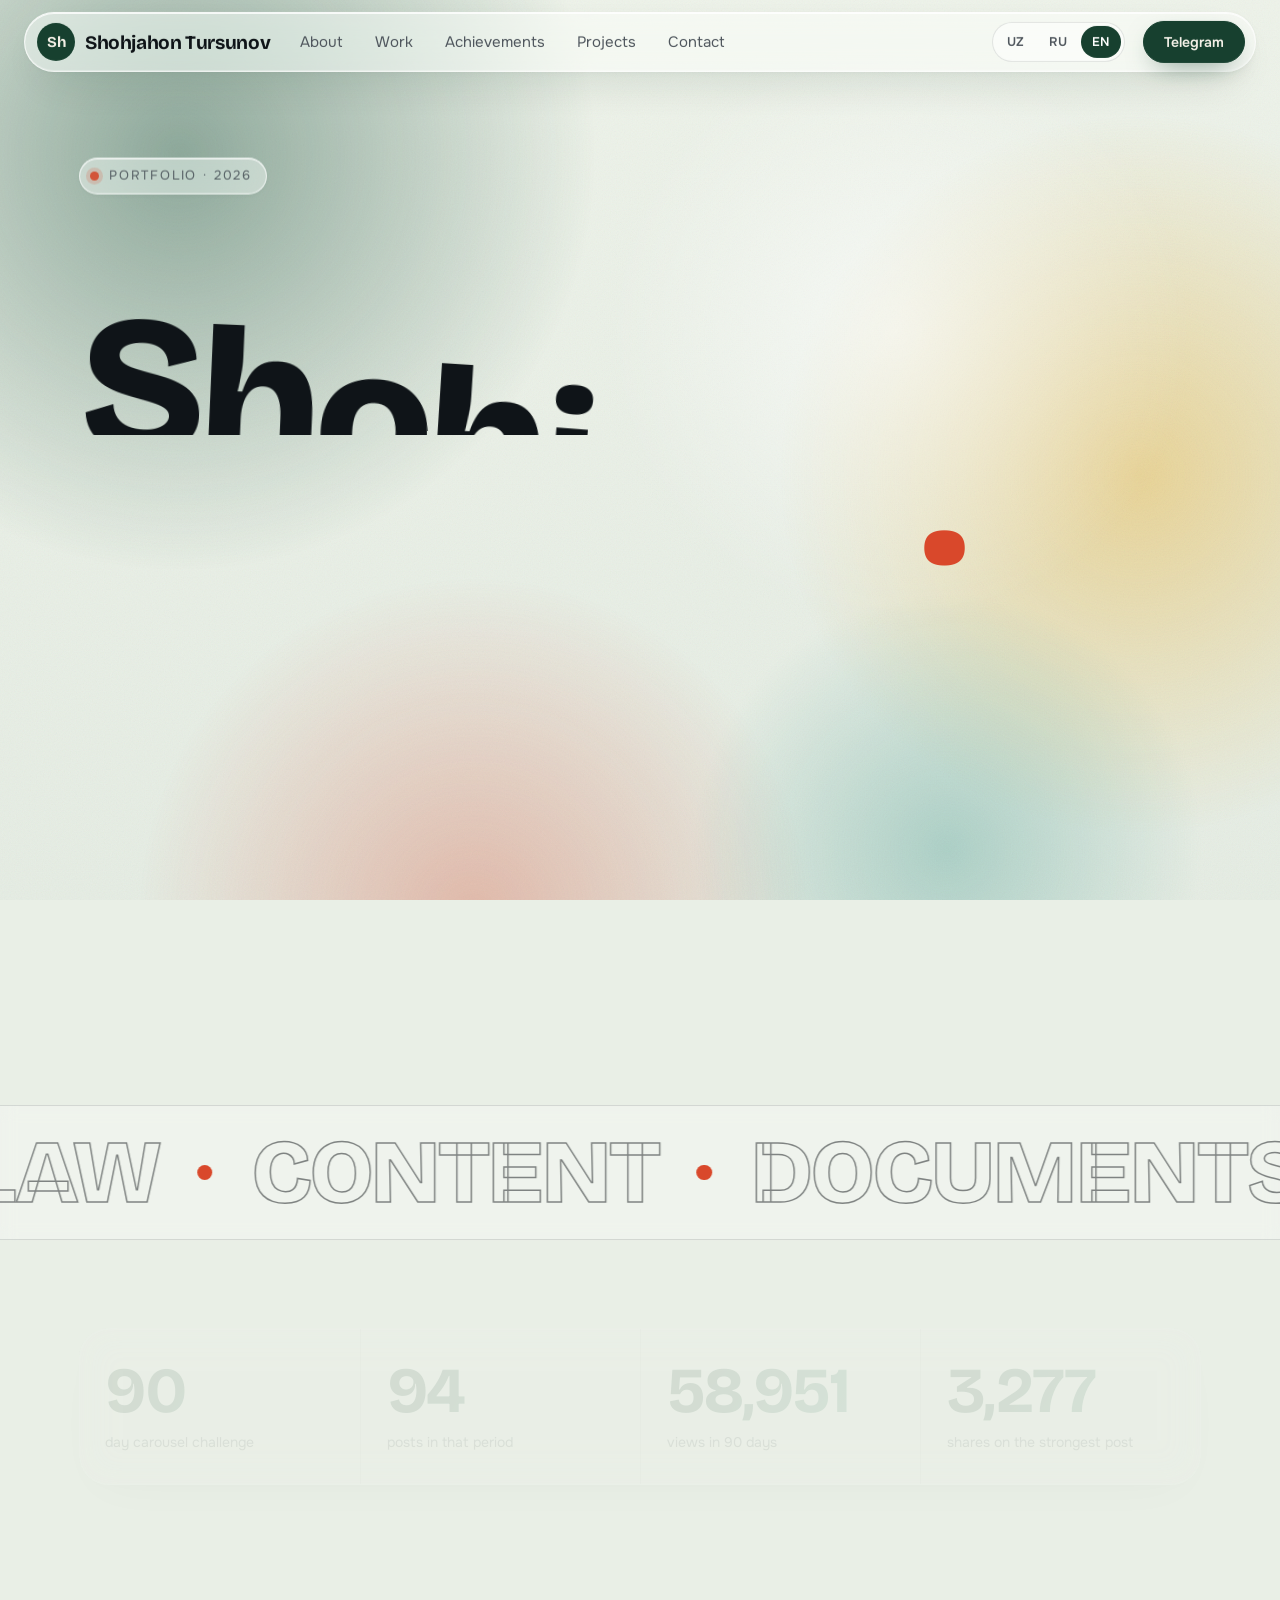
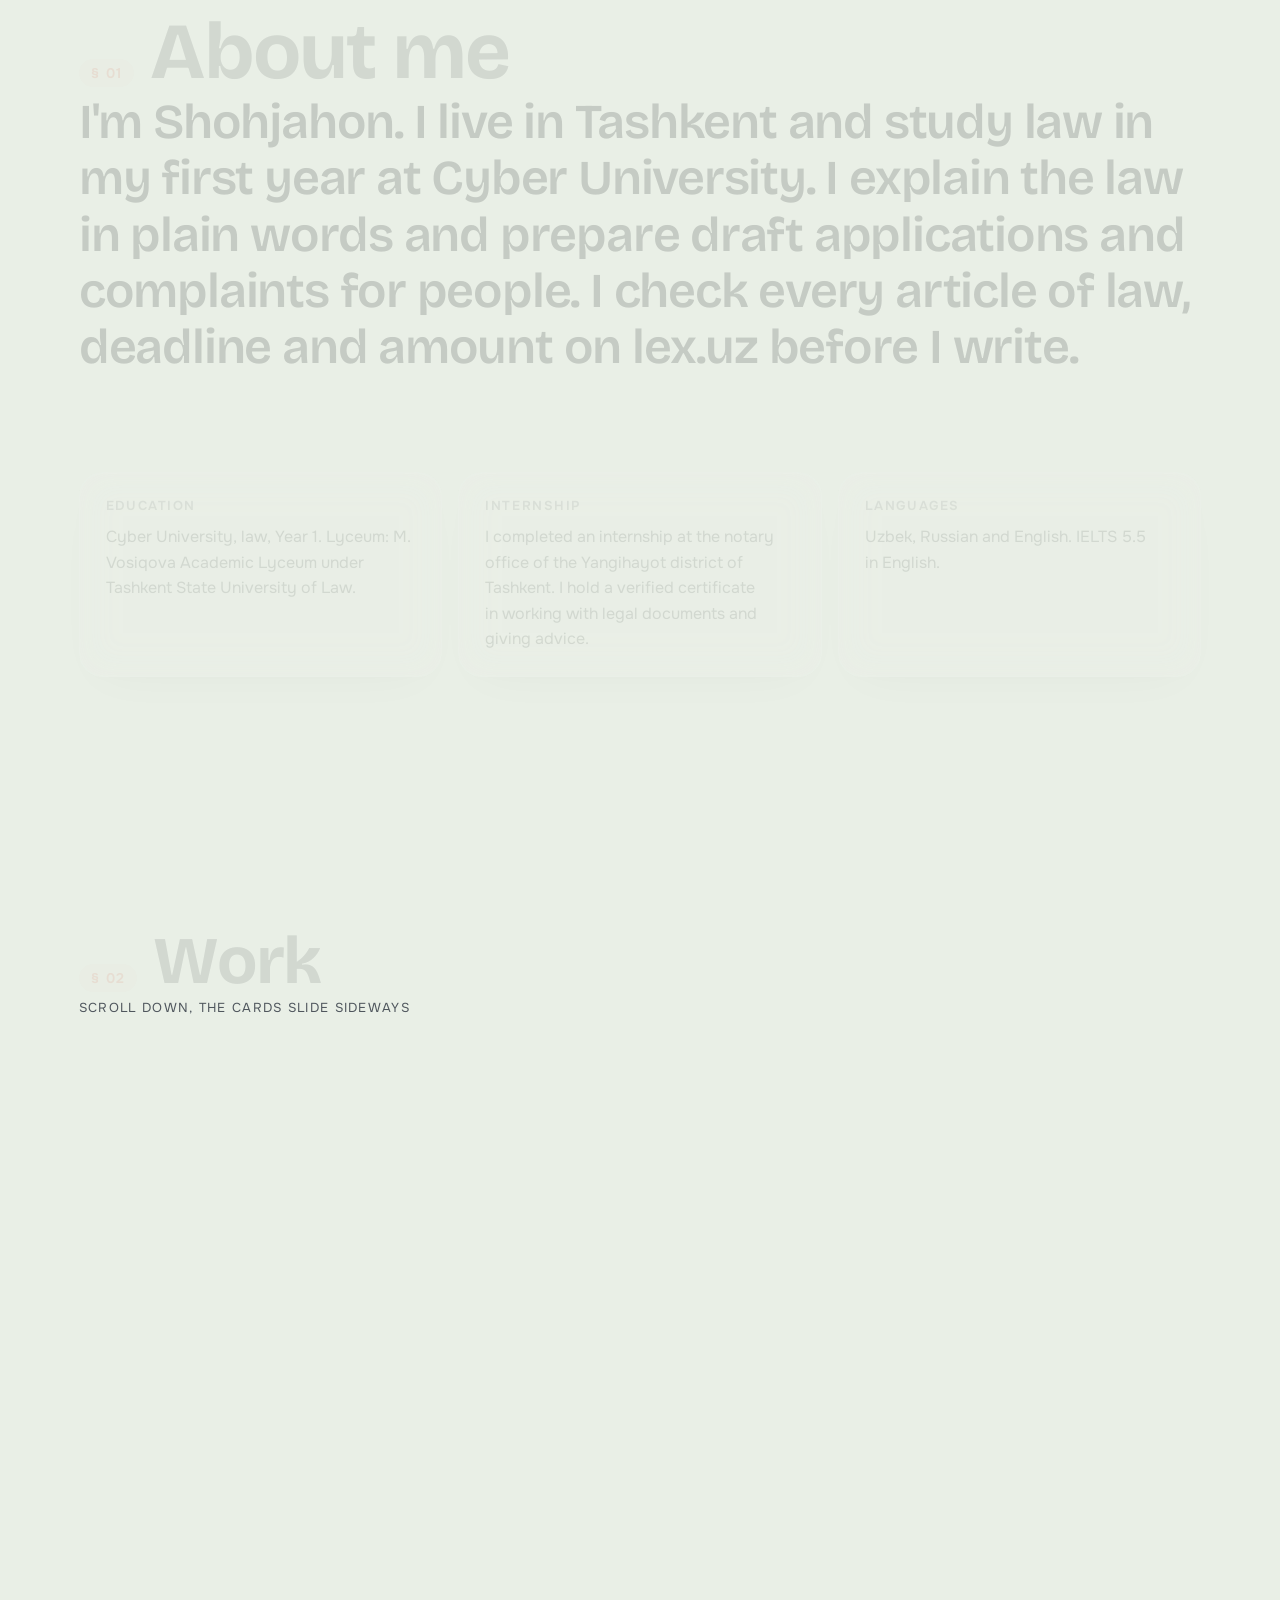
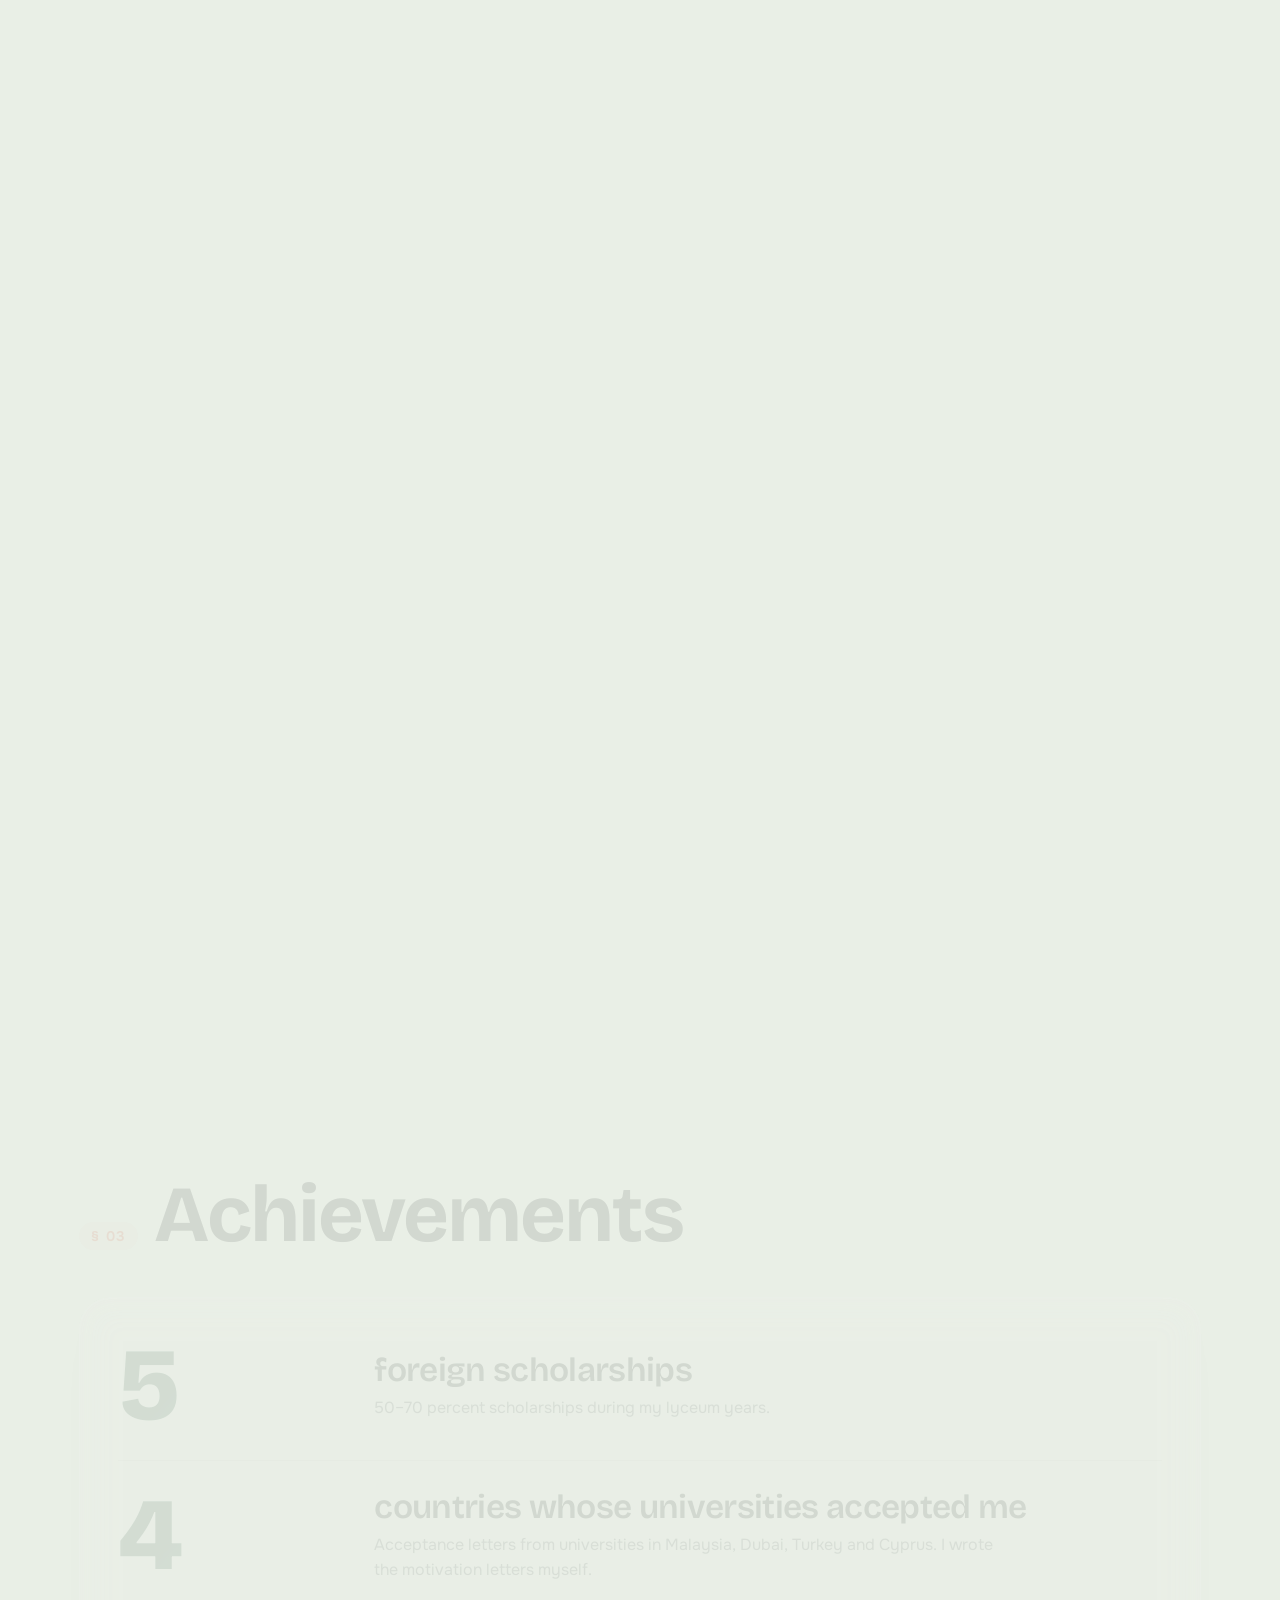
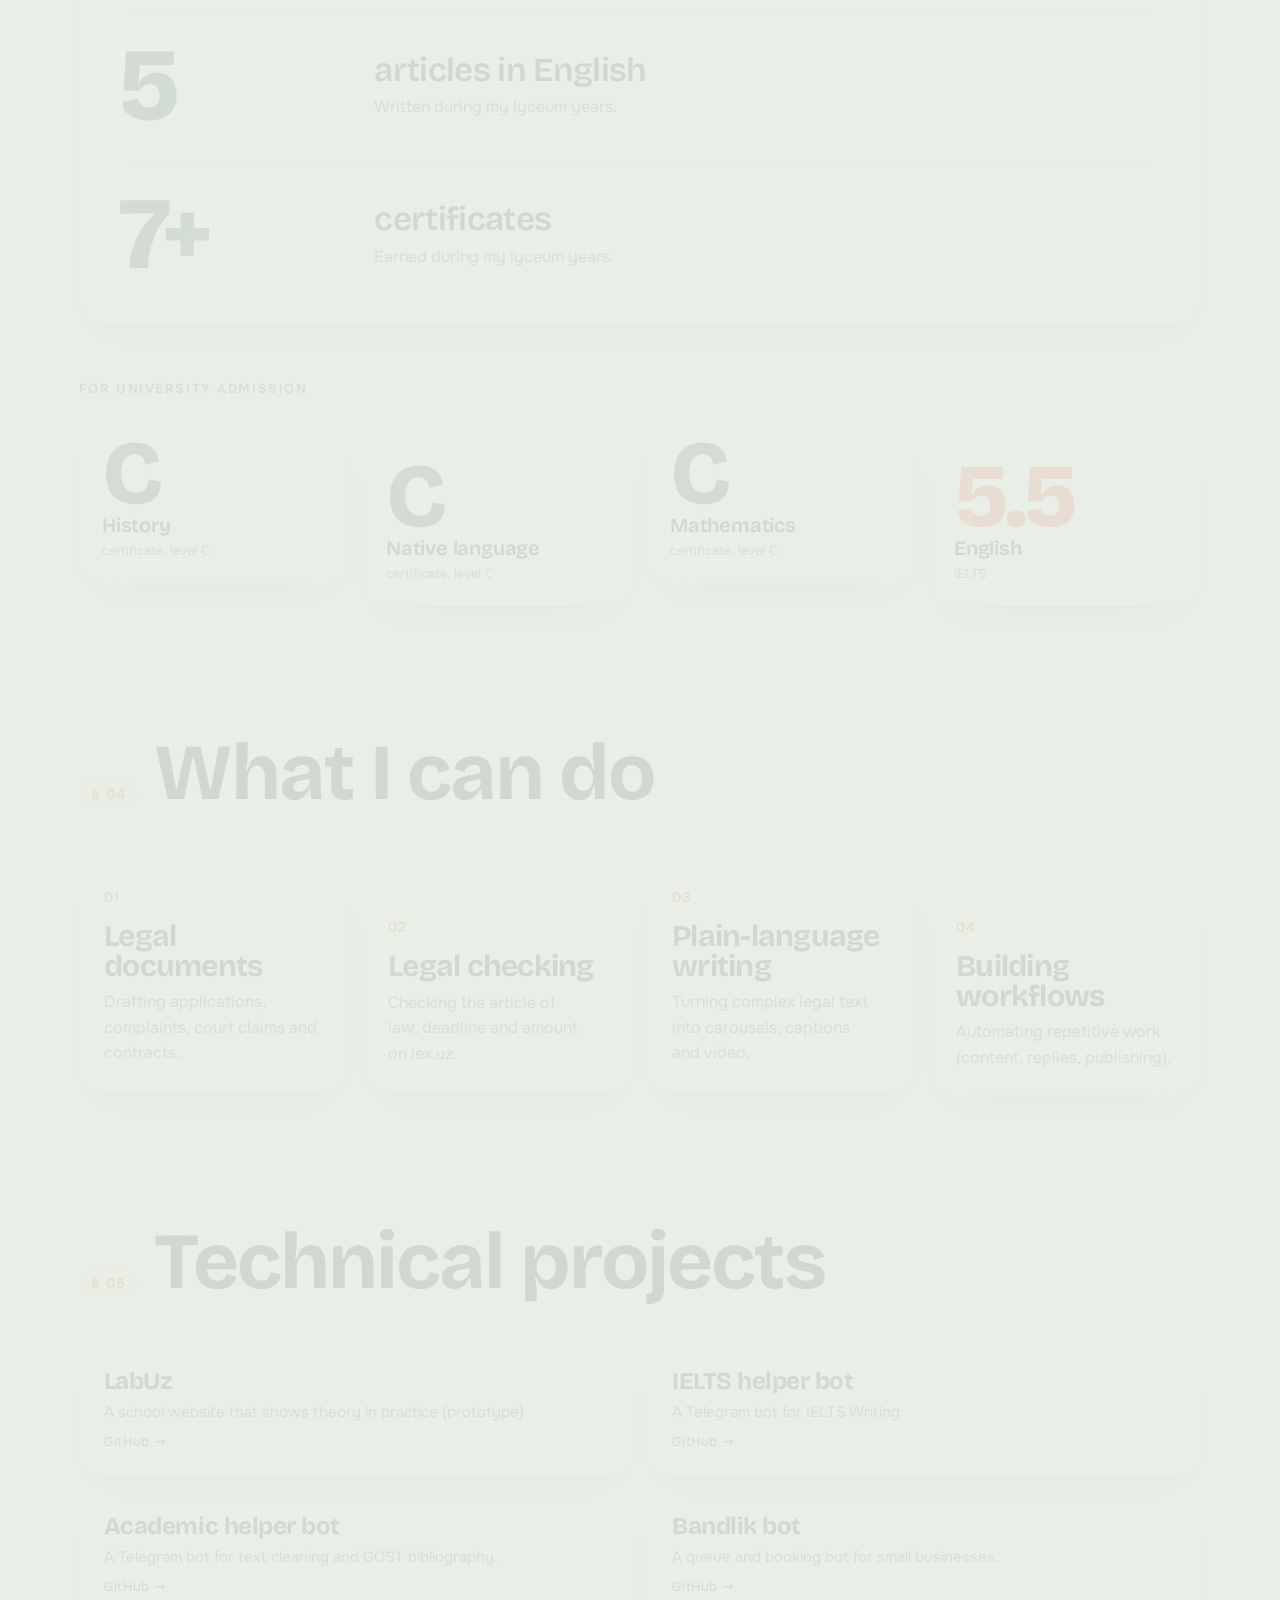
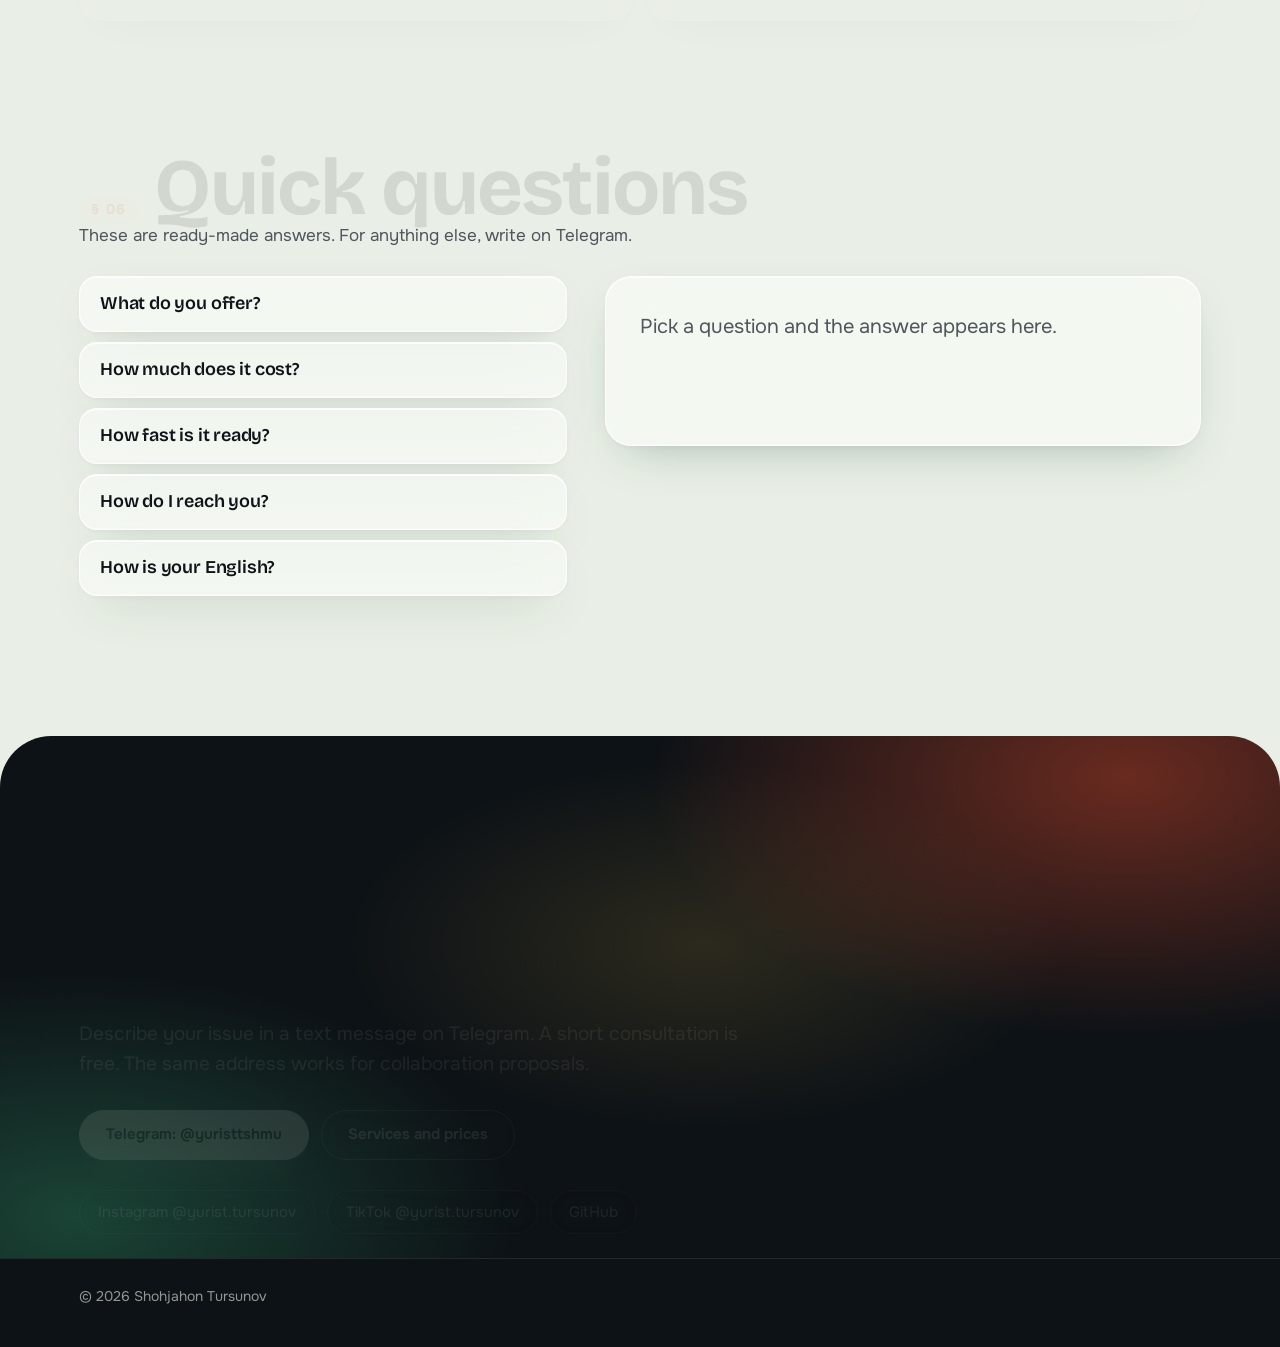
==== commit 635ab419: "Portfolio: tez savollar (tayyor javoblar), sudraladigan kartalar, JSON-LD, gorizontal skroll xatosi " ====
--- a/en/index.html
+++ b/en/index.html
@@ -17,6 +17,7 @@
 <link rel="alternate" hreflang="ru" href="https://yuristtursunov.github.io/shohjahon-portfolio/ru/">
 <link rel="alternate" hreflang="en" href="https://yuristtursunov.github.io/shohjahon-portfolio/en/">
 <link rel="alternate" hreflang="x-default" href="https://yuristtursunov.github.io/shohjahon-portfolio/">
+<script type="application/ld+json">{"@context":"https://schema.org","@graph":[{"@type":"WebSite","name":"Shohjahon Tursunov","url":"https://yuristtursunov.github.io/shohjahon-portfolio/en/","inLanguage":"en"},{"@type":"Person","name":"Shohjahon Tursunov","url":"https://yuristtursunov.github.io/shohjahon-portfolio/en/","description":"Shohjahon Tursunov: law student, legal content author and drafter of legal documents. Portfolio.","knowsLanguage":["uz","ru","en"],"sameAs":["https://www.instagram.com/yurist.tursunov/","https://www.tiktok.com/@yurist.tursunov","https://github.com/YURISTTURSUNOV","https://t.me/yuristtshmu"]}]}</script>
 <title>Shohjahon Tursunov – portfolio</title>
 <link rel="icon" href="data:image/svg+xml,%3Csvg xmlns='http://www.w3.org/2000/svg' viewBox='0 0 64 64'%3E%3Crect width='64' height='64' rx='14' fill='%2317402f'/%3E%3Ctext x='32' y='43' text-anchor='middle' font-family='Georgia,serif' font-size='30' font-weight='700' fill='%23f2eee5'%3ESh%3C/text%3E%3C/svg%3E">
 <link rel="stylesheet" href="../assets/style.css">
@@ -194,6 +195,8 @@
   </div>
 </section>
 
+<section class="sec" id="savol" aria-labelledby="h-q"><div class="wrap"><div class="sec-h"><span class="par">§ 06</span><h2 id="h-q">Quick questions</h2></div><p class="qnote">These are ready-made answers. For anything else, write on Telegram.</p><div class="qwrap"><div class="qlist" role="group" aria-label="Choose a question"><button type="button" class="qbtn glass" data-a="qa1" aria-pressed="false">What do you offer?</button><button type="button" class="qbtn glass" data-a="qa2" aria-pressed="false">How much does it cost?</button><button type="button" class="qbtn glass" data-a="qa3" aria-pressed="false">How fast is it ready?</button><button type="button" class="qbtn glass" data-a="qa4" aria-pressed="false">How do I reach you?</button><button type="button" class="qbtn glass" data-a="qa5" aria-pressed="false">How is your English?</button></div><div class="qans glass" id="qans" role="status" aria-live="polite" data-empty="Pick a question and the answer appears here."><p class="qempty">Pick a question and the answer appears here.</p></div></div><template id="qa1"><p>I prepare drafts of applications, complaints, court claims and contracts. Court representation is an advocate's work, and I don't do it.</p></template><template id="qa2"><p>A short consultation is free. A simple application is 60,000 UZS and a draft contract is 170,000–300,000 UZS. An urgent order costs 50% more.</p></template><template id="qa3"><p>An urgent document is ready within 24 hours.</p></template><template id="qa4"><p>Describe your issue in a text message to @yuristtshmu on Telegram.</p></template><template id="qa5"><p>IELTS 5.5 in English. The site is available in Uzbek, Russian and English.</p></template></div></section>
+
 <section class="contact" id="aloqa" aria-labelledby="h-c">
   <div class="wrap">
     <h2 id="h-c"><span class="w"><span>Let's</span></span> <span class="w"><span>talk<em>.</em></span></span></h2>
--- a/assets/style.css
+++ b/assets/style.css
@@ -22,6 +22,7 @@
 }
 *{box-sizing:border-box;margin:0;padding:0}
 html{scroll-behavior:smooth;scroll-padding-top:calc(var(--head) + 4px);-webkit-text-size-adjust:100%}
+html{overflow-x:clip}
 body{background:var(--bg);color:var(--ink);font-family:var(--body);font-size:17px;line-height:1.6;overflow-x:clip;touch-action:manipulation;-webkit-tap-highlight-color:rgba(23,64,47,.18)}
 h1,h2,h3{font-family:var(--display);font-weight:700;line-height:.98;letter-spacing:-.025em;text-wrap:balance}
 p{text-wrap:pretty}
@@ -235,4 +236,19 @@
 .lang a[aria-current]{background:var(--green);color:#fff}
 @media (max-width:430px){.lang a{padding:0 9px}}
 
+/* tez savollar */
+.qnote{color:var(--muted);max-width:34em;margin:-8px 0 26px}
+.qwrap{display:grid;grid-template-columns:minmax(0,.9fr) minmax(0,1.1fr);gap:clamp(18px,3vw,40px);align-items:start}
+@media (max-width:820px){.qwrap{grid-template-columns:1fr}}
+.qlist{display:grid;gap:10px}
+.qbtn{text-align:left;min-height:56px;padding:14px 20px;border-radius:18px;font:600 clamp(16px,1.5vw,18px)/1.3 var(--display);letter-spacing:-.01em;color:var(--ink);cursor:pointer;transition:background-color .2s,color .2s,border-color .2s,transform .2s}
+.qbtn:hover{border-color:var(--green)}
+.qbtn[aria-pressed=true]{background:var(--green);color:#f4f1e8;border-color:var(--green)}
+.qans{min-height:170px;padding:clamp(20px,3vw,34px);border-radius:26px;font-size:clamp(17px,1.6vw,20px);line-height:1.55}
+.qans p{margin:0}
+.qans .qempty{color:var(--muted)}
+@media (min-width:900px){.skills{align-items:start}.skill:nth-child(even){margin-top:clamp(16px,2.4vw,36px)}.tiles{align-items:start}.tile:nth-child(even){margin-top:clamp(12px,1.8vw,26px)}}
+.deck .gcard{cursor:grab;user-select:none;-webkit-user-select:none}
+.deck .gcard.drag{cursor:grabbing;z-index:6}
+
 .gcard .sm6{margin-top:6px}
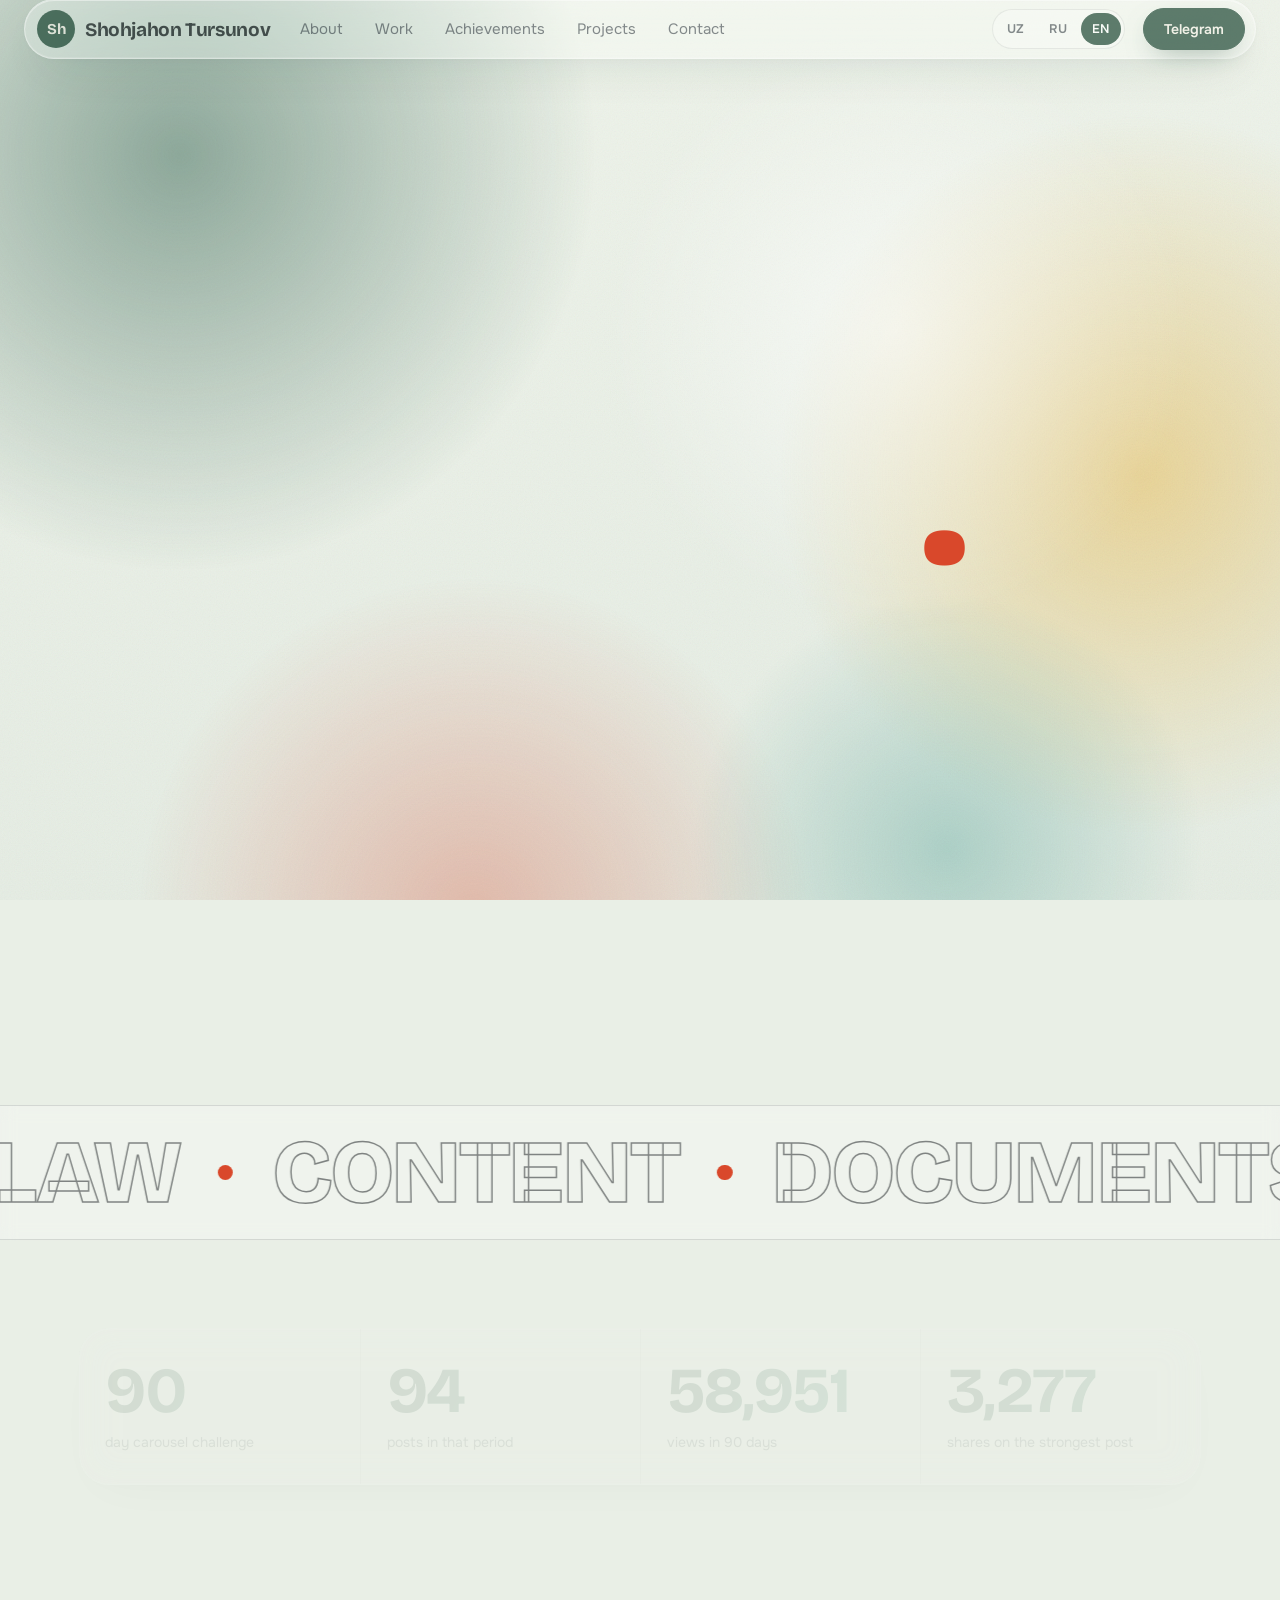
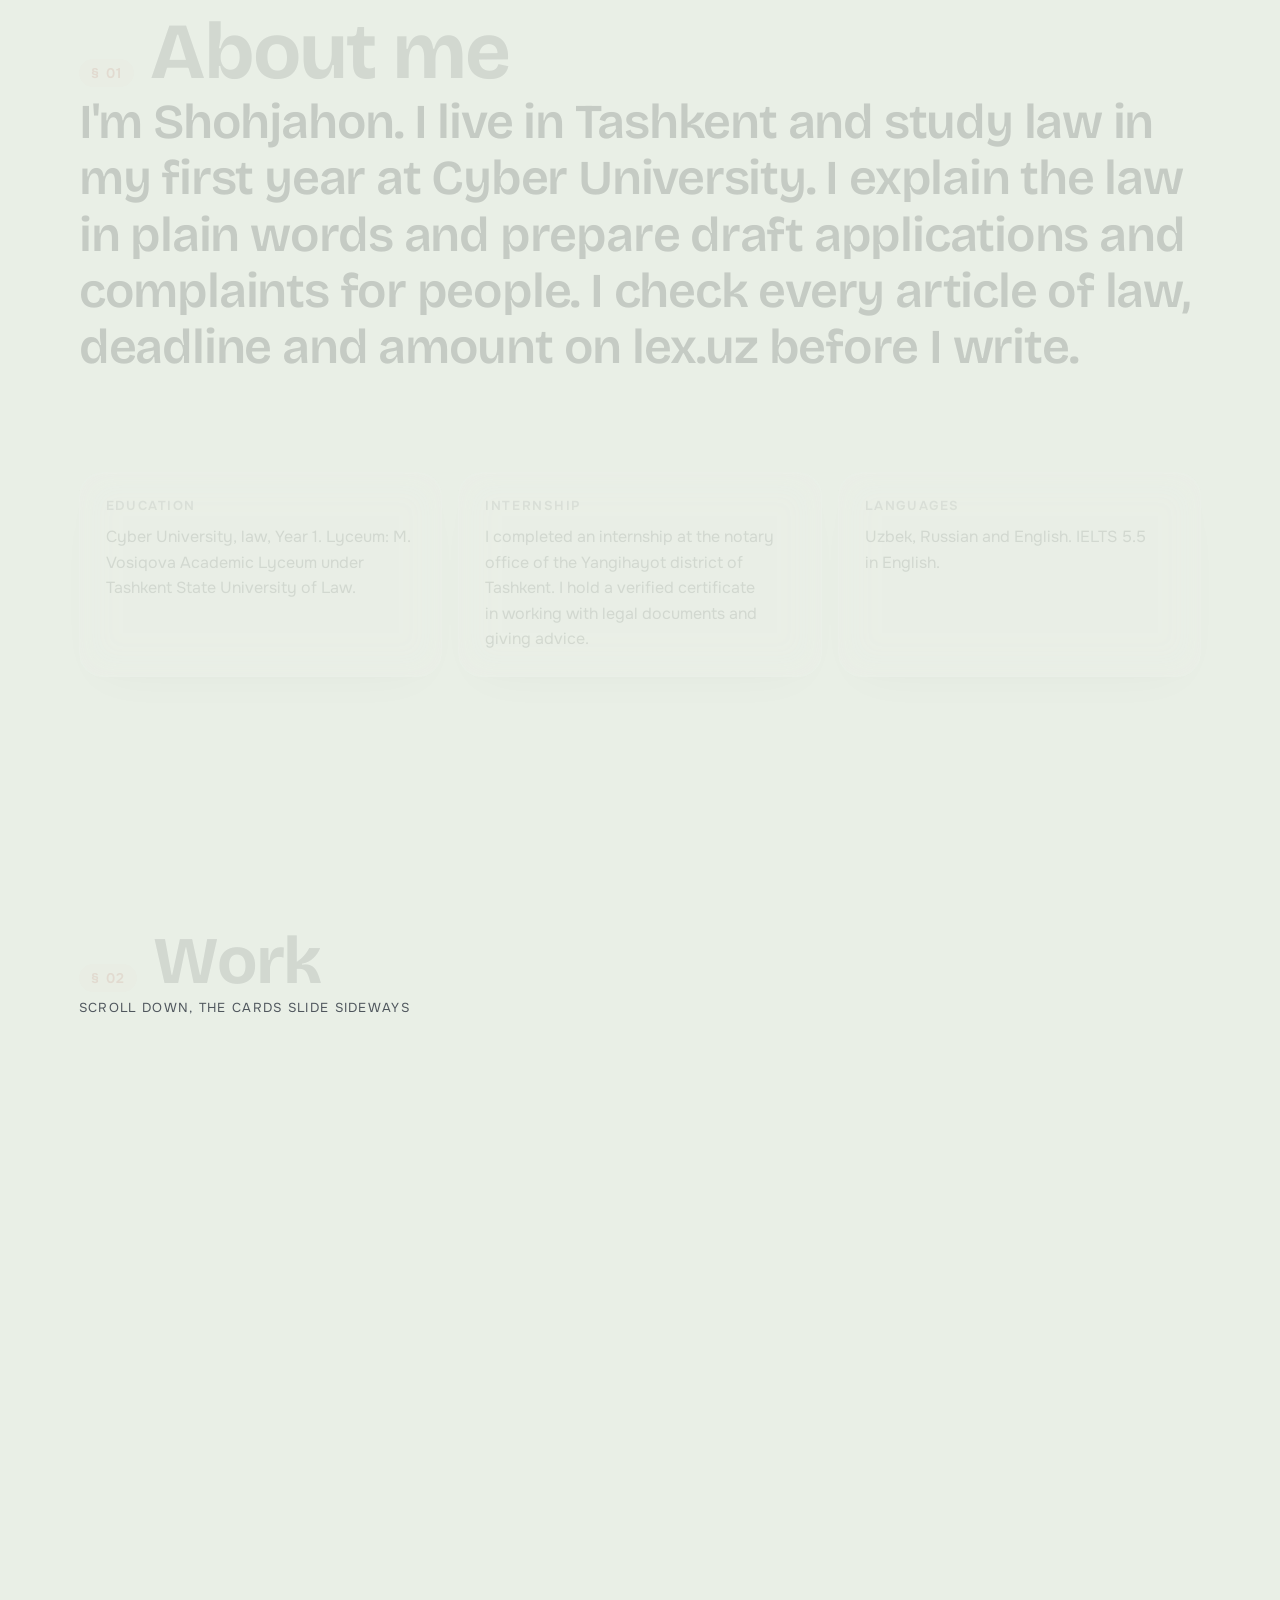
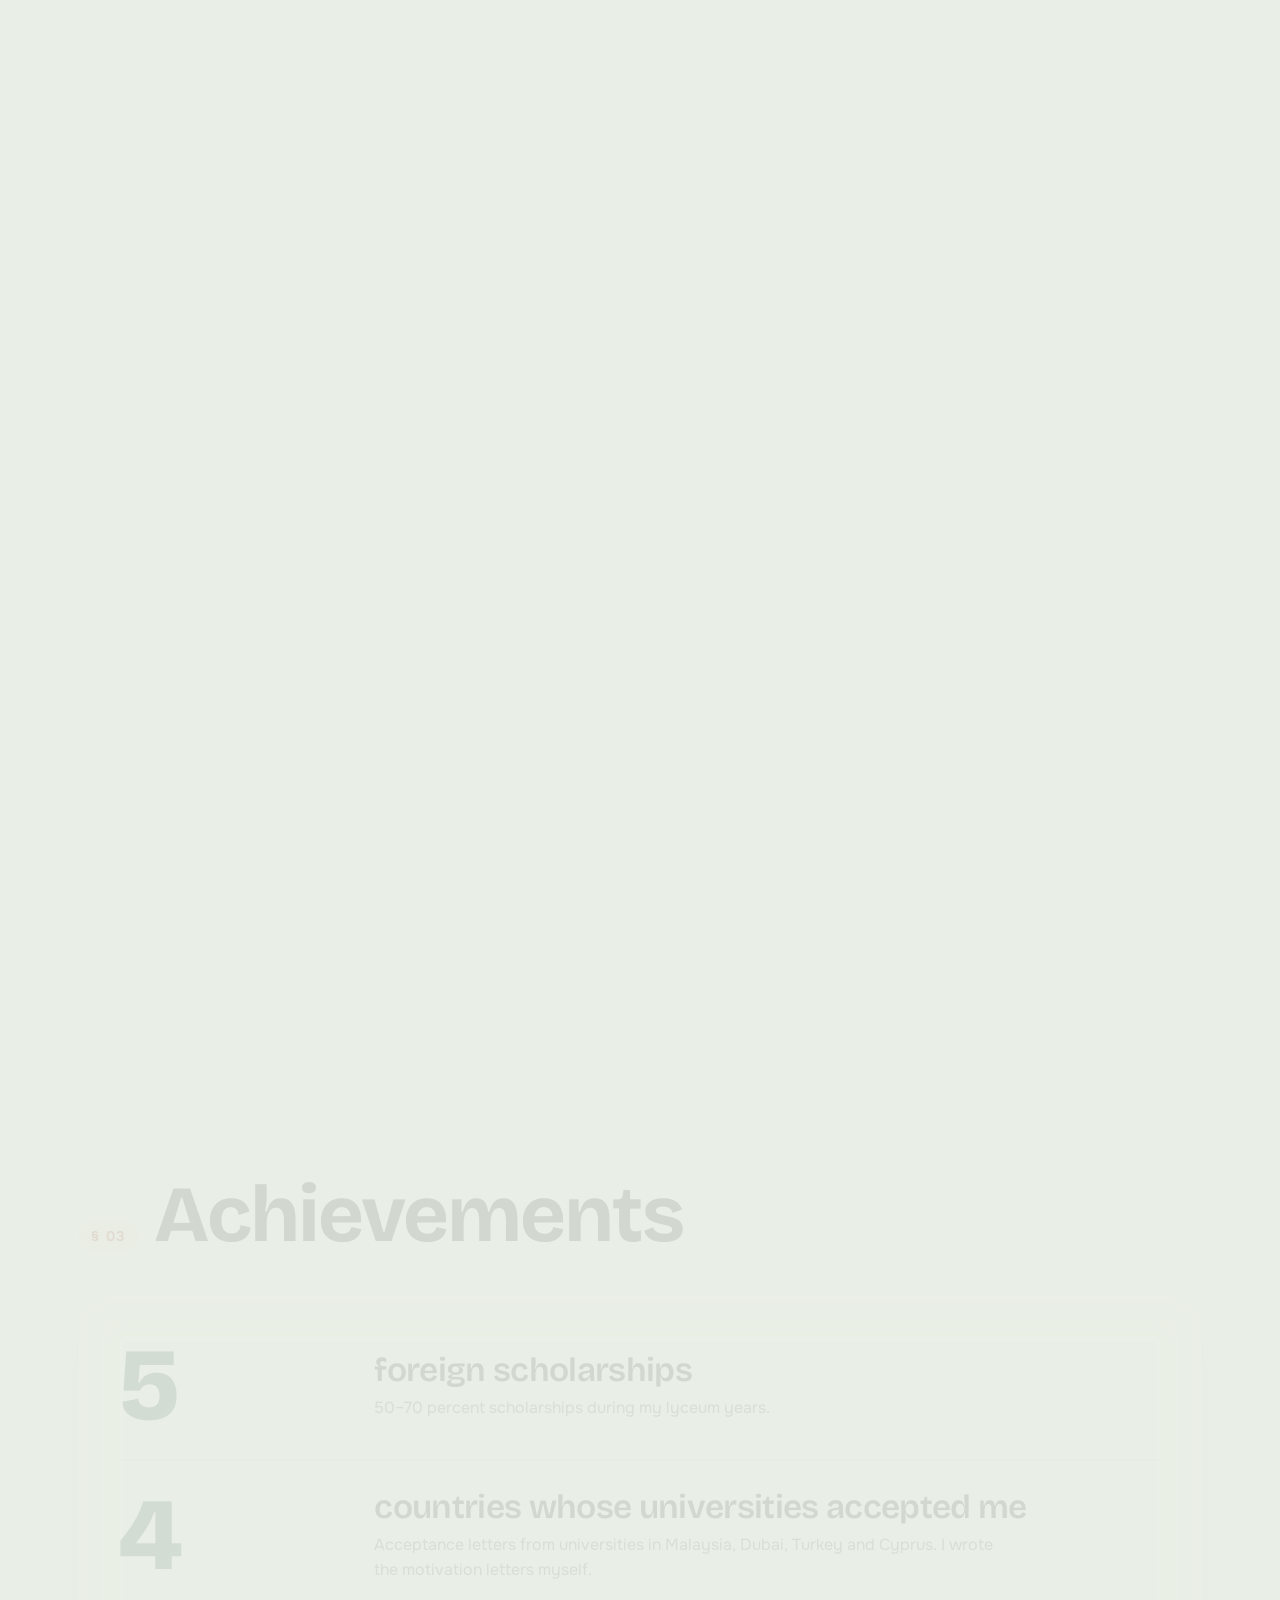
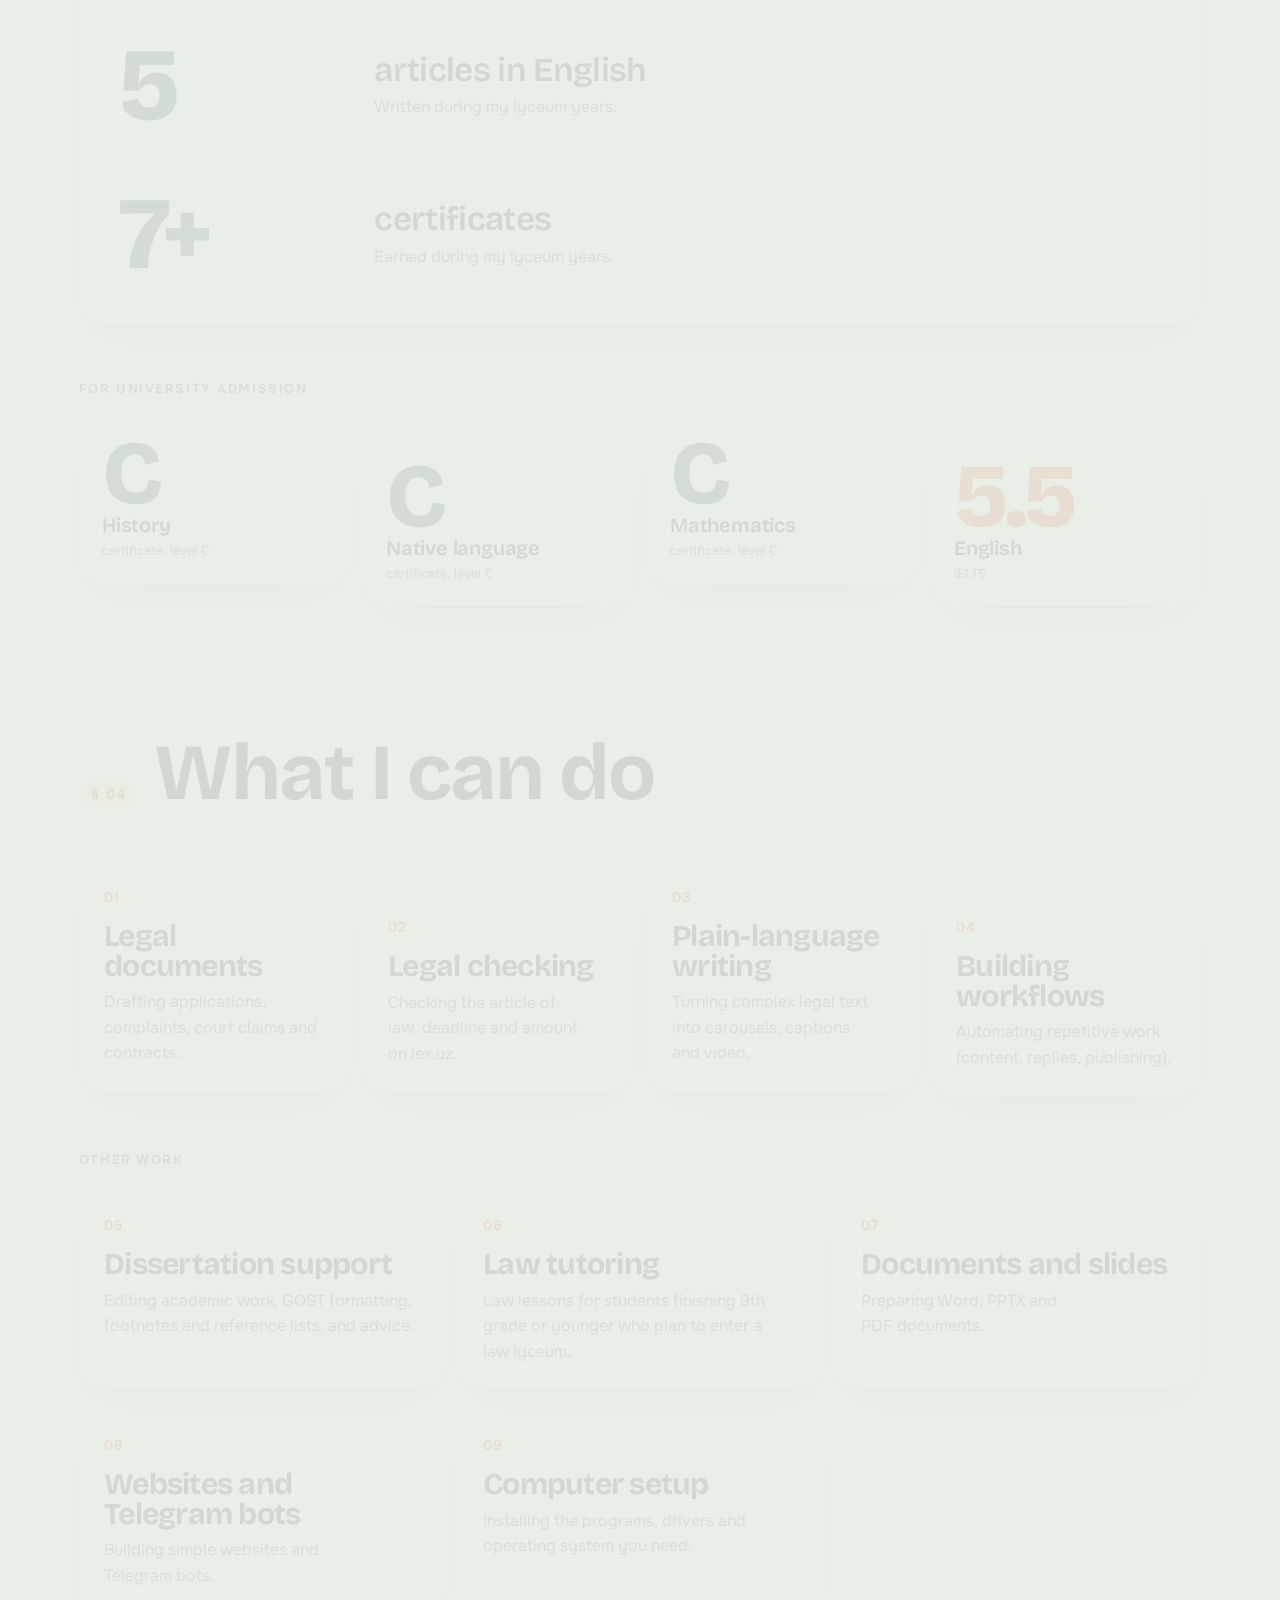
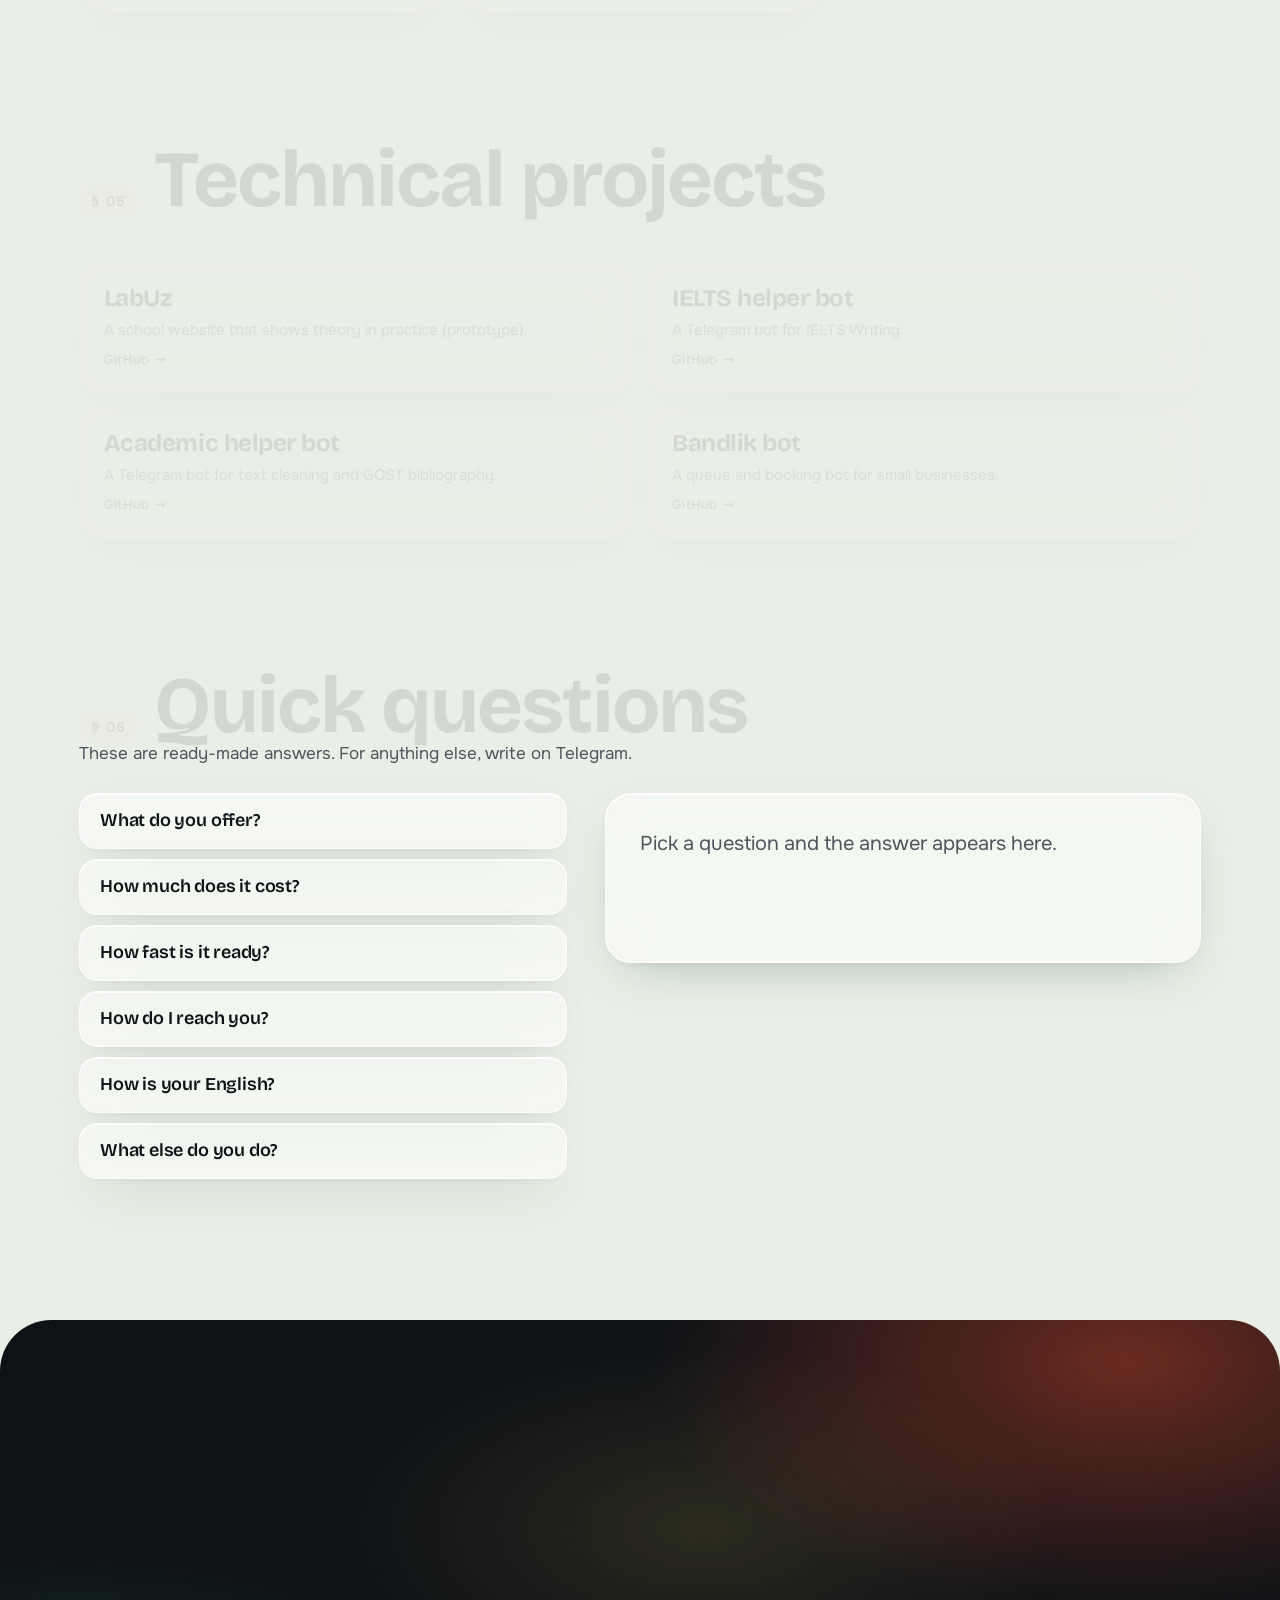
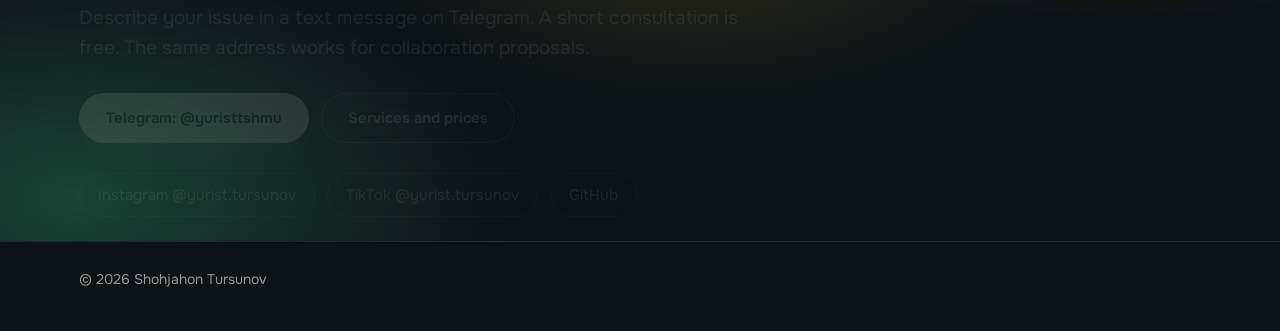
==== commit 4827c602: "Portfolio: qo'shimcha yo'nalishlar (dissertatsiya yordami, ustozlik, hujjat, sayt va bot, kompyuter " ====
--- a/en/index.html
+++ b/en/index.html
@@ -180,6 +180,7 @@
       <div class="skill glass shine" data-tilt><span class="n">03</span><h3>Plain-language writing</h3><p>Turning complex legal text into carousels, captions and video.</p></div>
       <div class="skill glass shine" data-tilt><span class="n">04</span><h3>Building workflows</h3><p>Automating repetitive work (content, replies, publishing).</p></div>
     </div>
+    <h3 class="sub">Other work</h3><div class="skills more"><div class="skill glass shine" data-tilt><span class="n">05</span><h3>Dissertation support</h3><p>Editing academic work, GOST formatting, footnotes and reference lists, and advice.</p></div><div class="skill glass shine" data-tilt><span class="n">06</span><h3>Law tutoring</h3><p>Law lessons for students finishing 9th grade or younger who plan to enter a law lyceum.</p></div><div class="skill glass shine" data-tilt><span class="n">07</span><h3>Documents and slides</h3><p>Preparing Word, PPTX and PDF documents.</p></div><div class="skill glass shine" data-tilt><span class="n">08</span><h3>Websites and Telegram bots</h3><p>Building simple websites and Telegram bots.</p></div><div class="skill glass shine" data-tilt><span class="n">09</span><h3>Computer setup</h3><p>Installing the programs, drivers and operating system you need.</p></div></div>
   </div>
 </section>
 
@@ -195,7 +196,7 @@
   </div>
 </section>
 
-<section class="sec" id="savol" aria-labelledby="h-q"><div class="wrap"><div class="sec-h"><span class="par">§ 06</span><h2 id="h-q">Quick questions</h2></div><p class="qnote">These are ready-made answers. For anything else, write on Telegram.</p><div class="qwrap"><div class="qlist" role="group" aria-label="Choose a question"><button type="button" class="qbtn glass" data-a="qa1" aria-pressed="false">What do you offer?</button><button type="button" class="qbtn glass" data-a="qa2" aria-pressed="false">How much does it cost?</button><button type="button" class="qbtn glass" data-a="qa3" aria-pressed="false">How fast is it ready?</button><button type="button" class="qbtn glass" data-a="qa4" aria-pressed="false">How do I reach you?</button><button type="button" class="qbtn glass" data-a="qa5" aria-pressed="false">How is your English?</button></div><div class="qans glass" id="qans" role="status" aria-live="polite" data-empty="Pick a question and the answer appears here."><p class="qempty">Pick a question and the answer appears here.</p></div></div><template id="qa1"><p>I prepare drafts of applications, complaints, court claims and contracts. Court representation is an advocate's work, and I don't do it.</p></template><template id="qa2"><p>A short consultation is free. A simple application is 60,000 UZS and a draft contract is 170,000–300,000 UZS. An urgent order costs 50% more.</p></template><template id="qa3"><p>An urgent document is ready within 24 hours.</p></template><template id="qa4"><p>Describe your issue in a text message to @yuristtshmu on Telegram.</p></template><template id="qa5"><p>IELTS 5.5 in English. The site is available in Uzbek, Russian and English.</p></template></div></section>
+<section class="sec" id="savol" aria-labelledby="h-q"><div class="wrap"><div class="sec-h"><span class="par">§ 06</span><h2 id="h-q">Quick questions</h2></div><p class="qnote">These are ready-made answers. For anything else, write on Telegram.</p><div class="qwrap"><div class="qlist" role="group" aria-label="Choose a question"><button type="button" class="qbtn glass" data-a="qa1" aria-pressed="false">What do you offer?</button><button type="button" class="qbtn glass" data-a="qa2" aria-pressed="false">How much does it cost?</button><button type="button" class="qbtn glass" data-a="qa3" aria-pressed="false">How fast is it ready?</button><button type="button" class="qbtn glass" data-a="qa4" aria-pressed="false">How do I reach you?</button><button type="button" class="qbtn glass" data-a="qa5" aria-pressed="false">How is your English?</button><button type="button" class="qbtn glass" data-a="qa6" aria-pressed="false">What else do you do?</button></div><div class="qans glass" id="qans" role="status" aria-live="polite" data-empty="Pick a question and the answer appears here."><p class="qempty">Pick a question and the answer appears here.</p></div></div><template id="qa1"><p>I prepare drafts of applications, complaints, court claims and contracts. Court representation is an advocate's work, and I don't do it.</p></template><template id="qa2"><p>A short consultation is free. A simple application is 60,000 UZS and a draft contract is 170,000–300,000 UZS. An urgent order costs 50% more.</p></template><template id="qa3"><p>An urgent document is ready within 24 hours.</p></template><template id="qa4"><p>Describe your issue in a text message to @yuristtshmu on Telegram.</p></template><template id="qa5"><p>IELTS 5.5 in English. The site is available in Uzbek, Russian and English.</p></template><template id="qa6"><p>Help with editing and formatting dissertations, law tutoring for students up to 9th grade, documents and slides, websites and Telegram bots, and installing software and systems on a computer.</p></template></div></section>
 
 <section class="contact" id="aloqa" aria-labelledby="h-c">
   <div class="wrap">
--- a/assets/style.css
+++ b/assets/style.css
@@ -128,7 +128,7 @@
 /* sections */
 section.sec{padding:clamp(76px,10vw,140px) 0 0}
 .sec-h{display:flex;align-items:baseline;gap:16px;flex-wrap:wrap;margin-bottom:clamp(24px,3.4vw,44px)}
-.par{font:600 14px var(--body);letter-spacing:.1em;color:var(--red);white-space:nowrap;padding:5px 12px;border-radius:999px;background:rgba(217,72,43,.1)}
+.par{font:600 14px var(--body);letter-spacing:.1em;color:#a52f17;white-space:nowrap;padding:5px 12px;border-radius:999px;background:rgba(217,72,43,.1)}
 .sec h2{font-size:clamp(40px,6.2vw,92px)}
 .works h2{font-size:clamp(40px,5.2vw,76px)}
 
@@ -250,5 +250,7 @@
 @media (min-width:900px){.skills{align-items:start}.skill:nth-child(even){margin-top:clamp(16px,2.4vw,36px)}.tiles{align-items:start}.tile:nth-child(even){margin-top:clamp(12px,1.8vw,26px)}}
 .deck .gcard{cursor:grab;user-select:none;-webkit-user-select:none}
 .deck .gcard.drag{cursor:grabbing;z-index:6}
+@media (min-width:981px){.skills.more{grid-template-columns:repeat(3,1fr)}}
+@media (min-width:900px){.skills.more{align-items:stretch}.skills.more .skill:nth-child(even){margin-top:0}}
 
 .gcard .sm6{margin-top:6px}
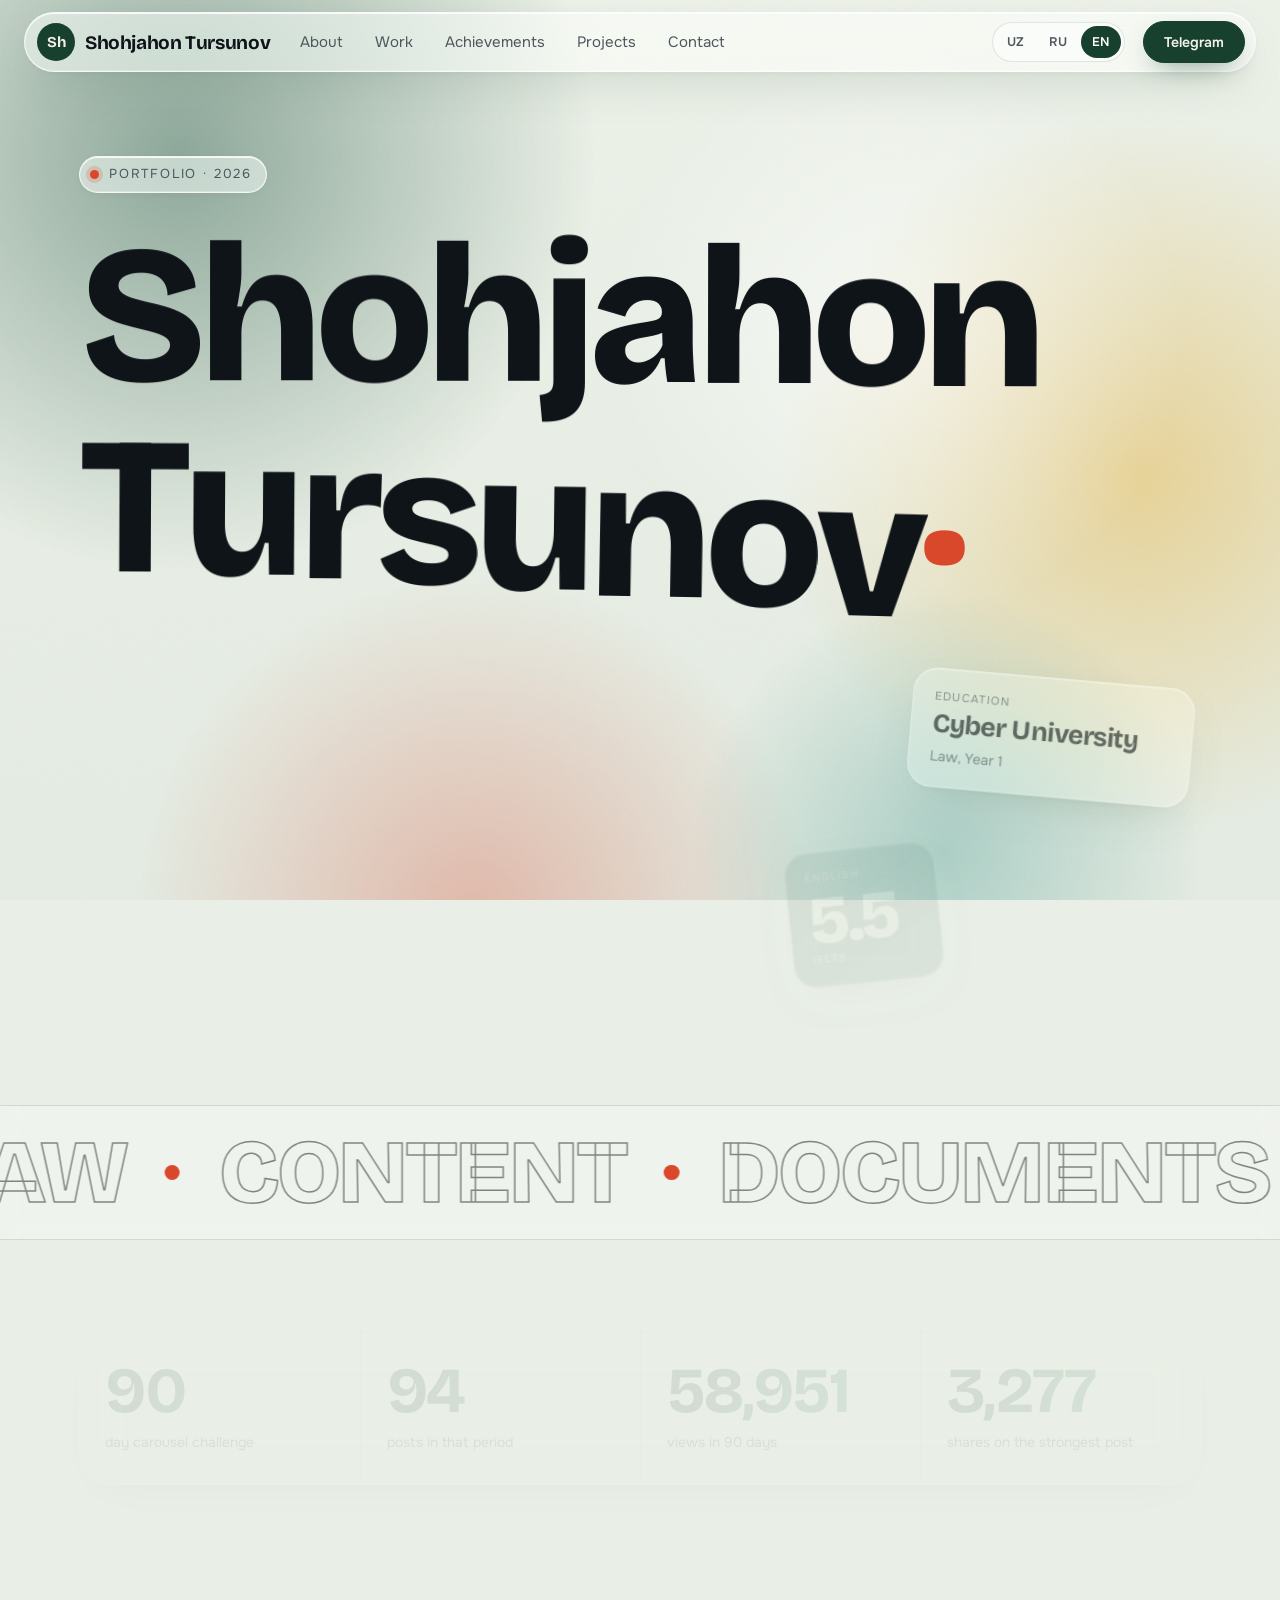
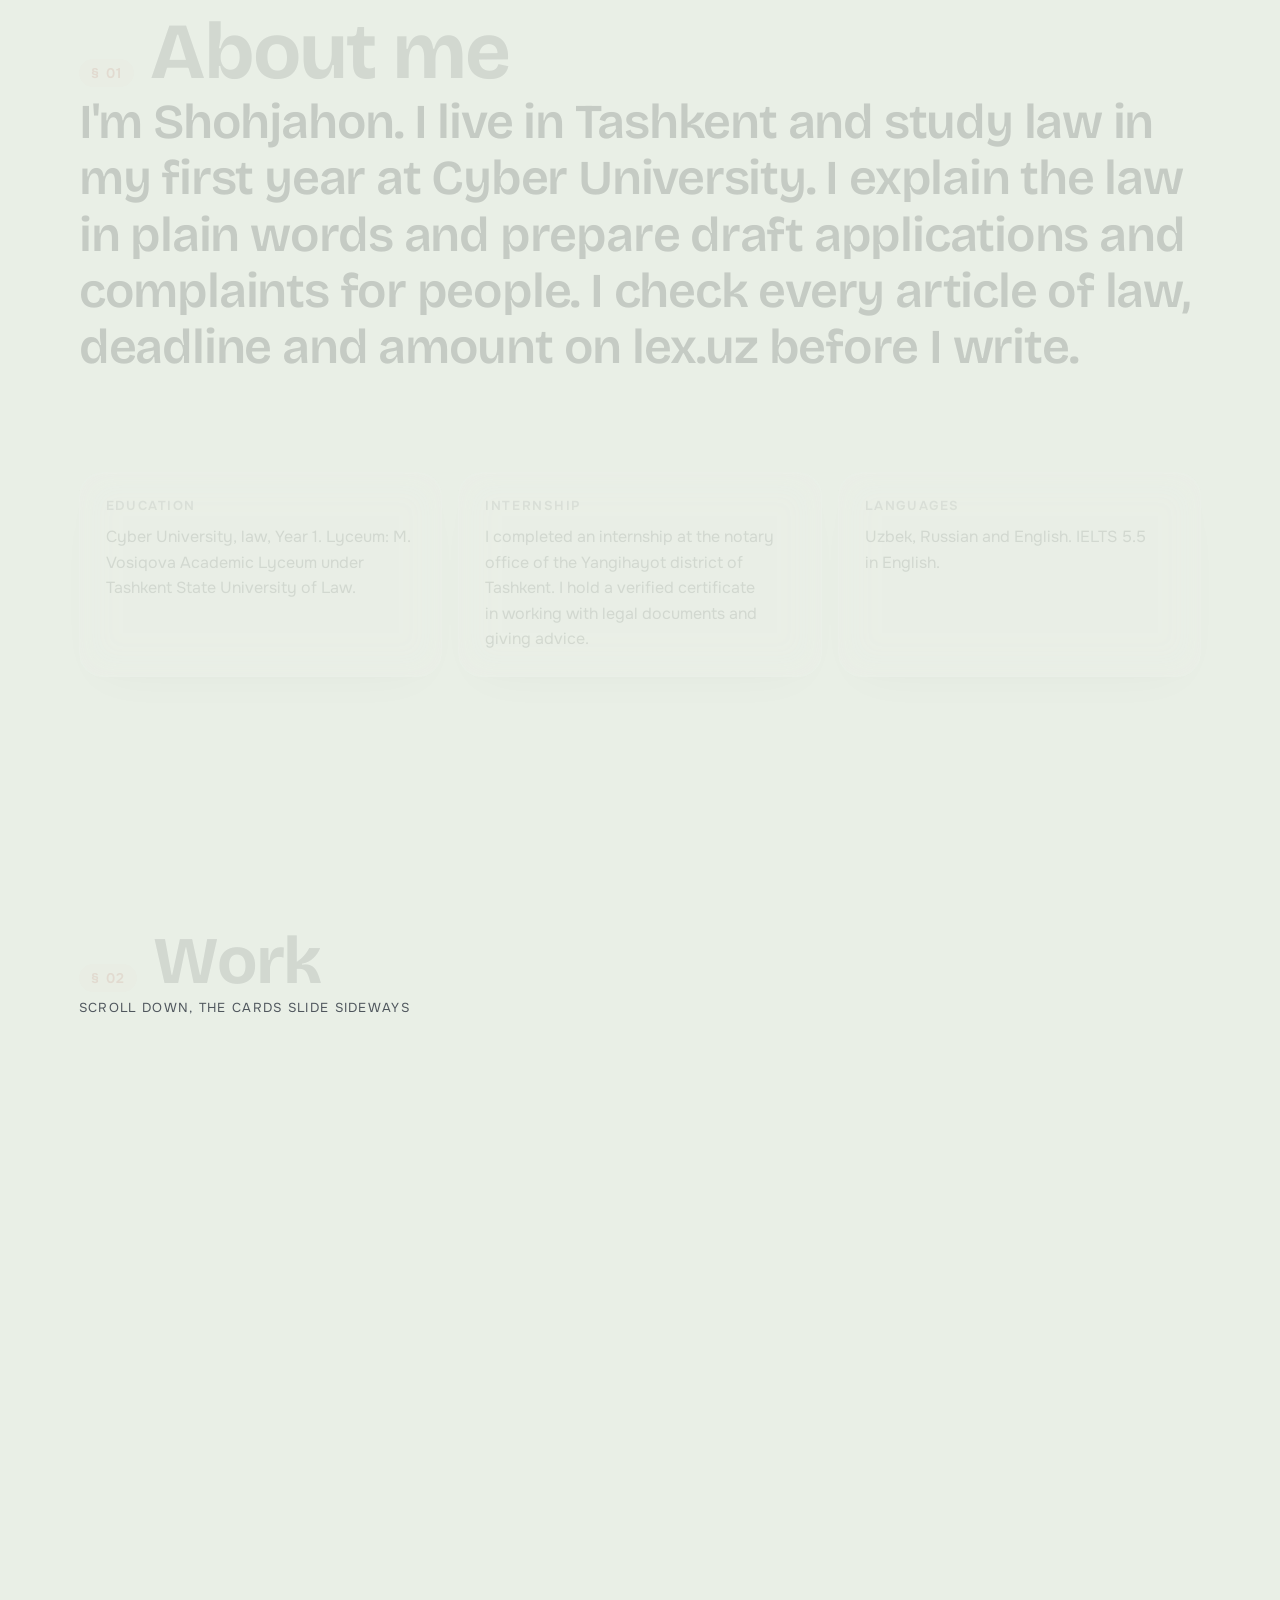
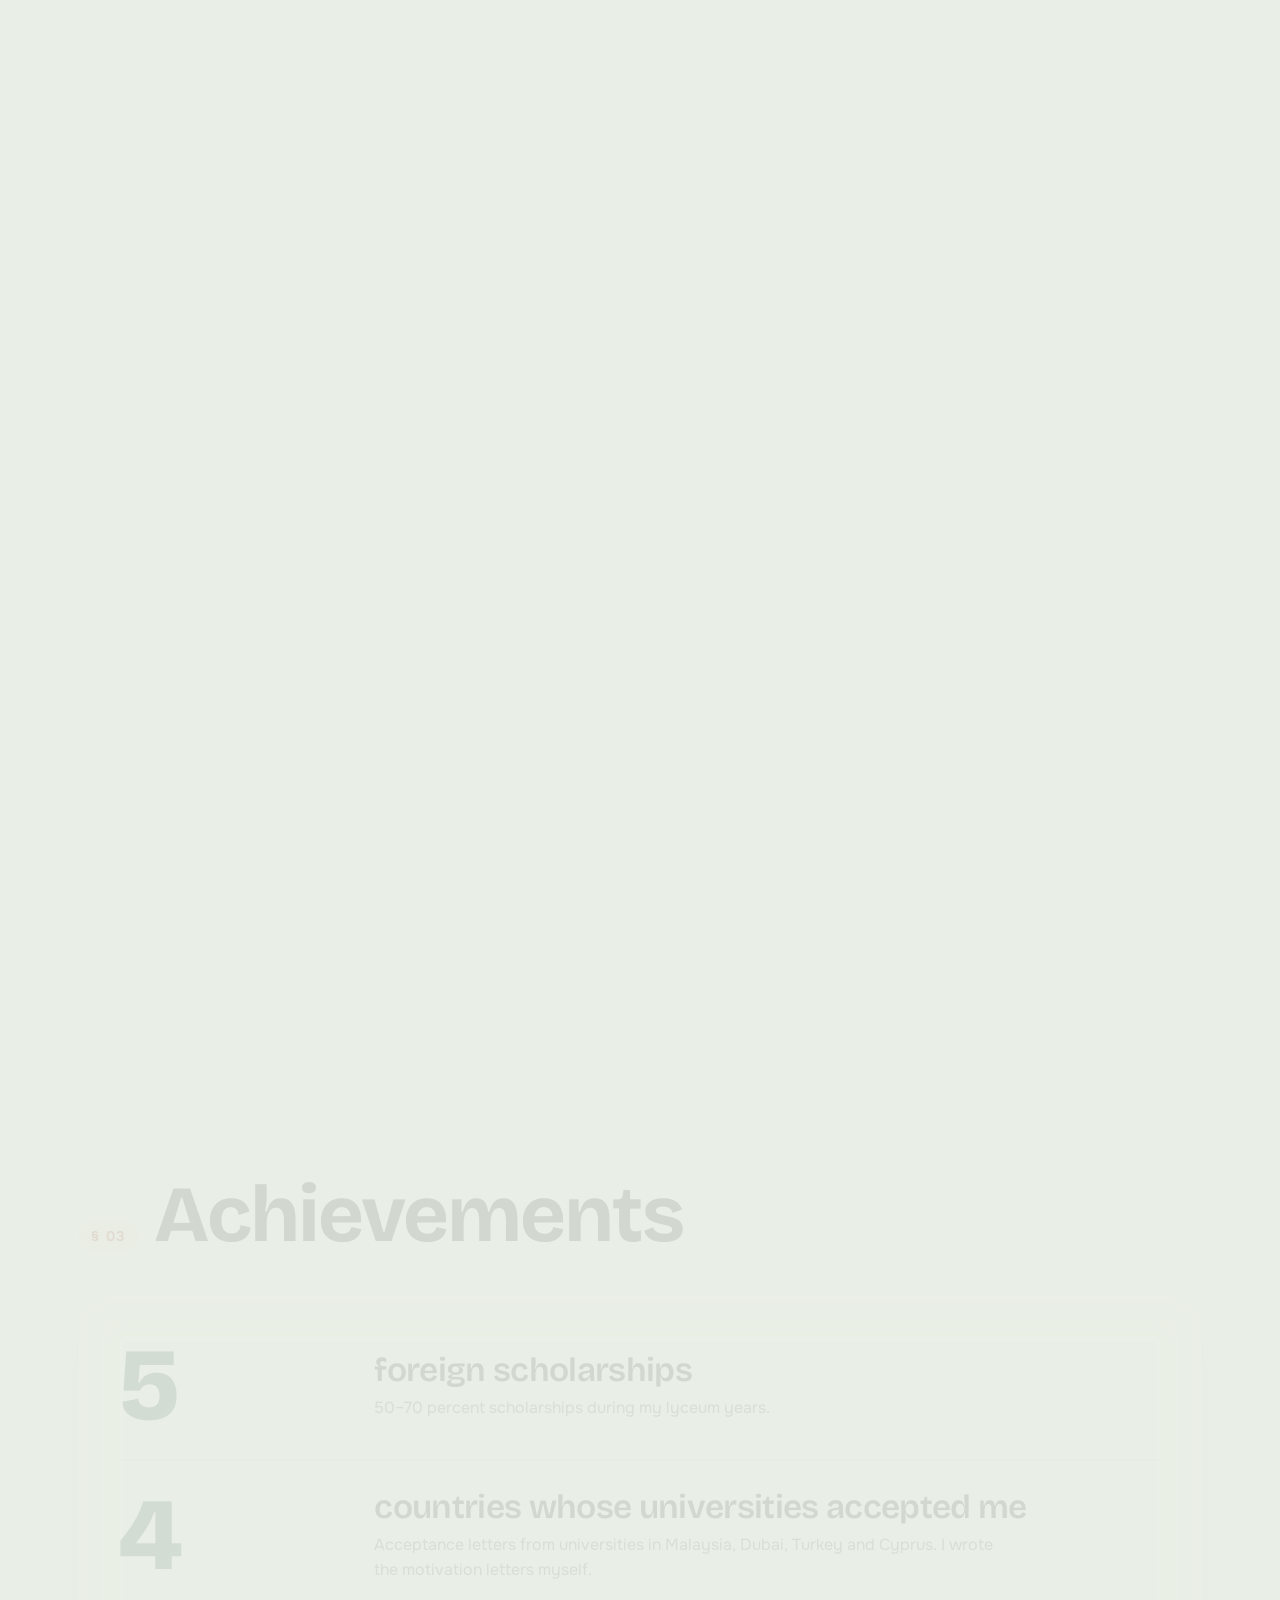
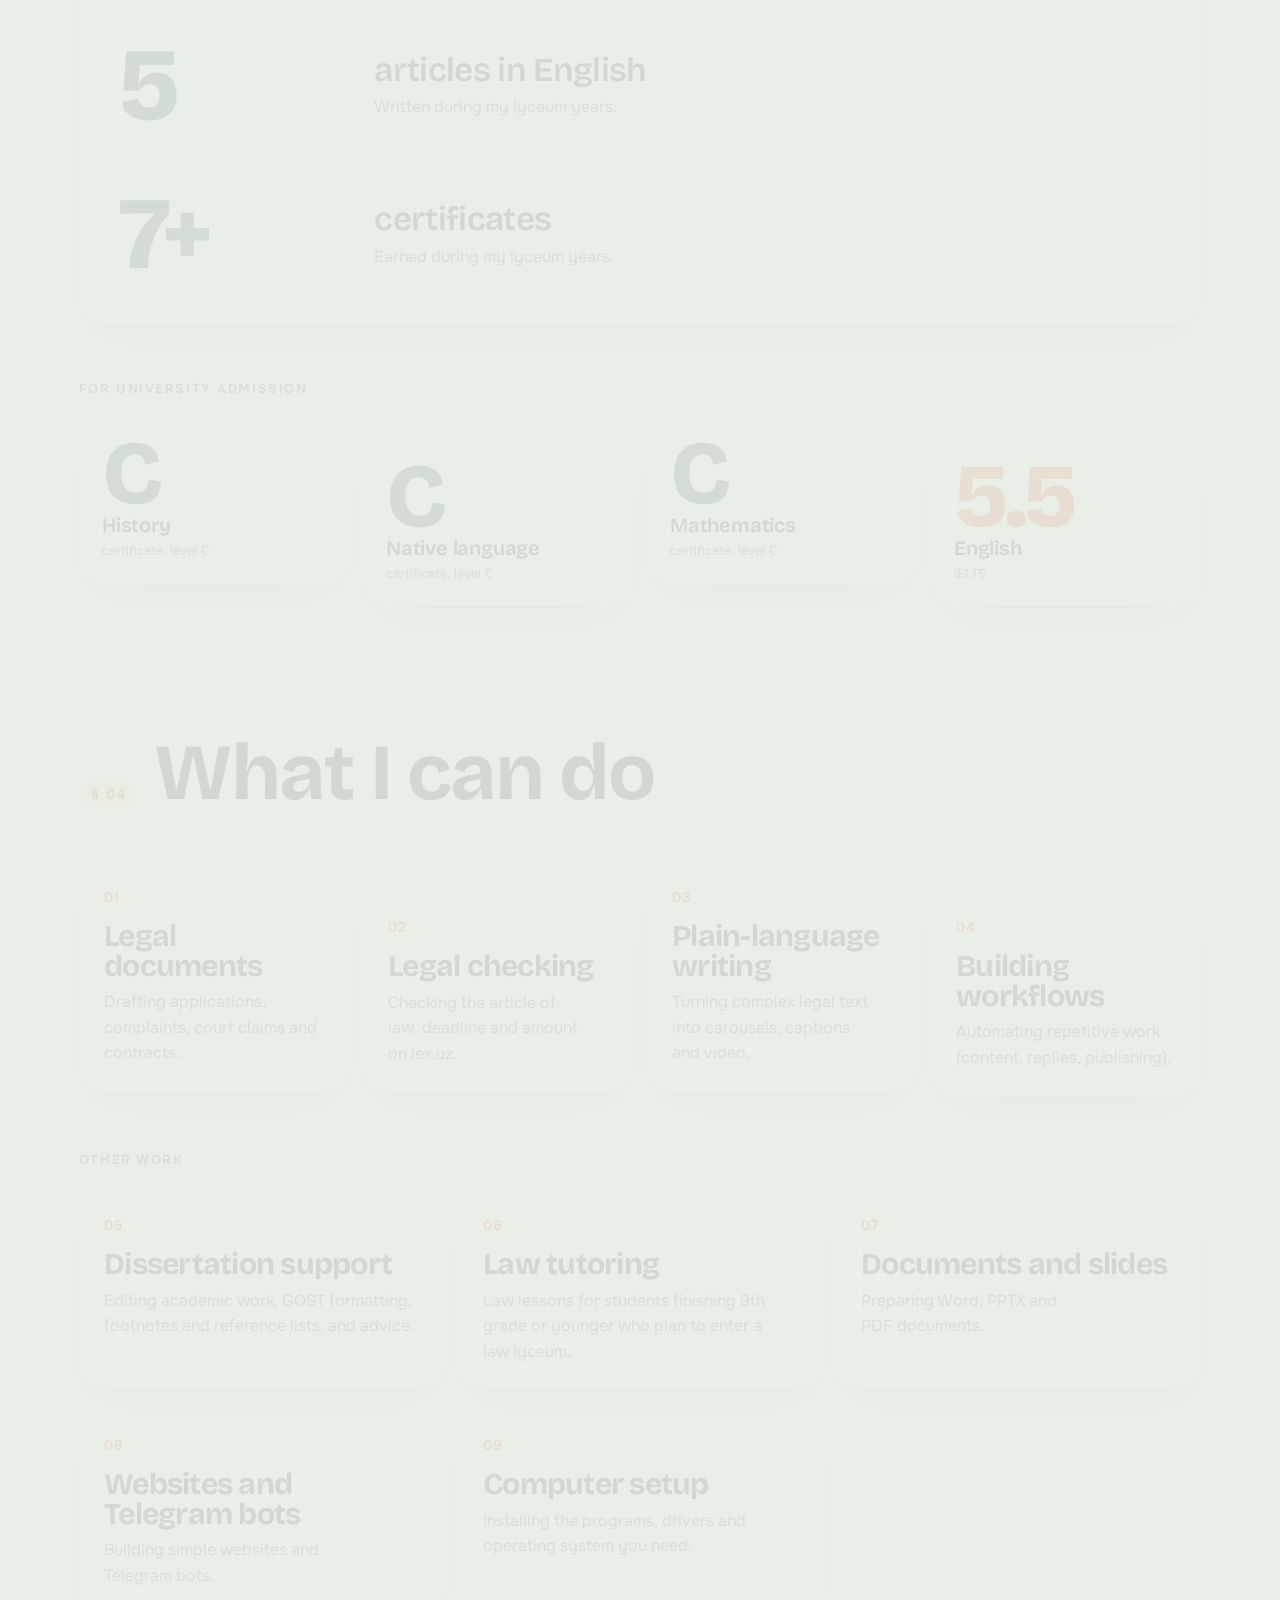
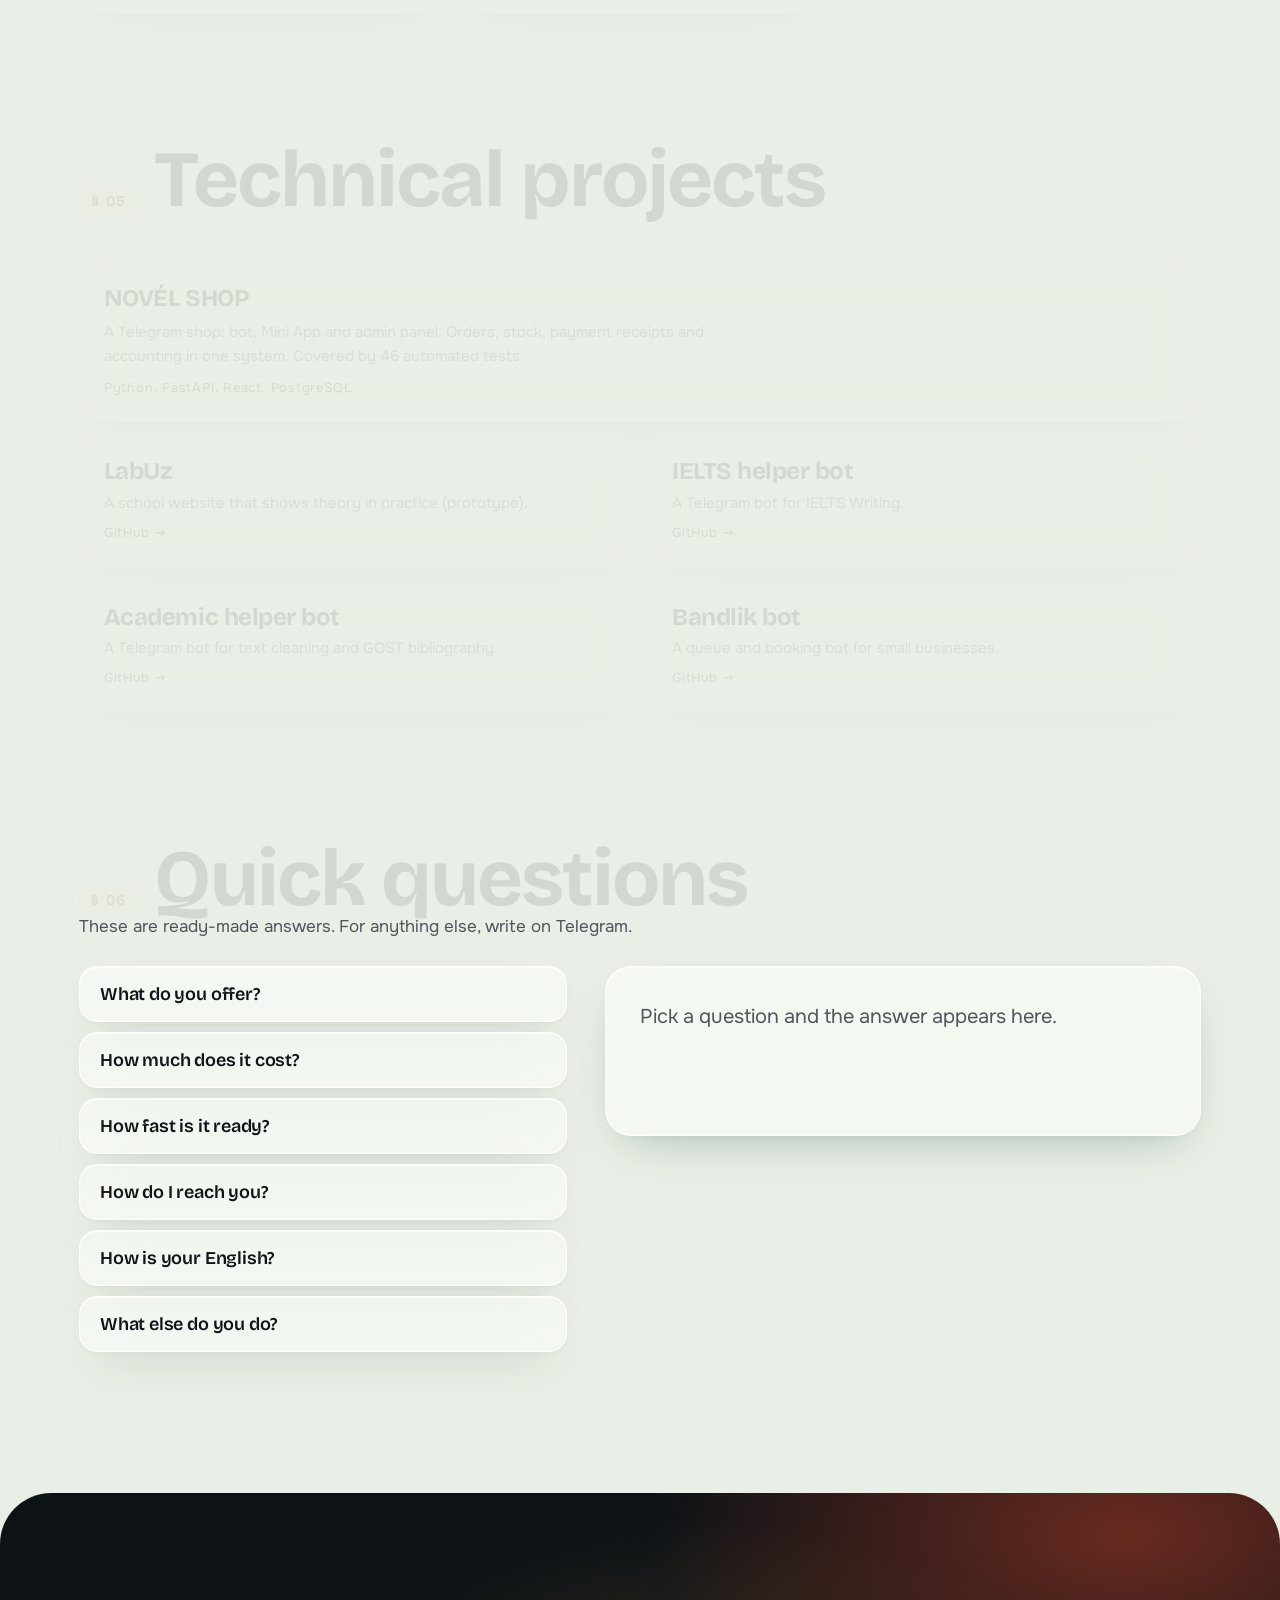
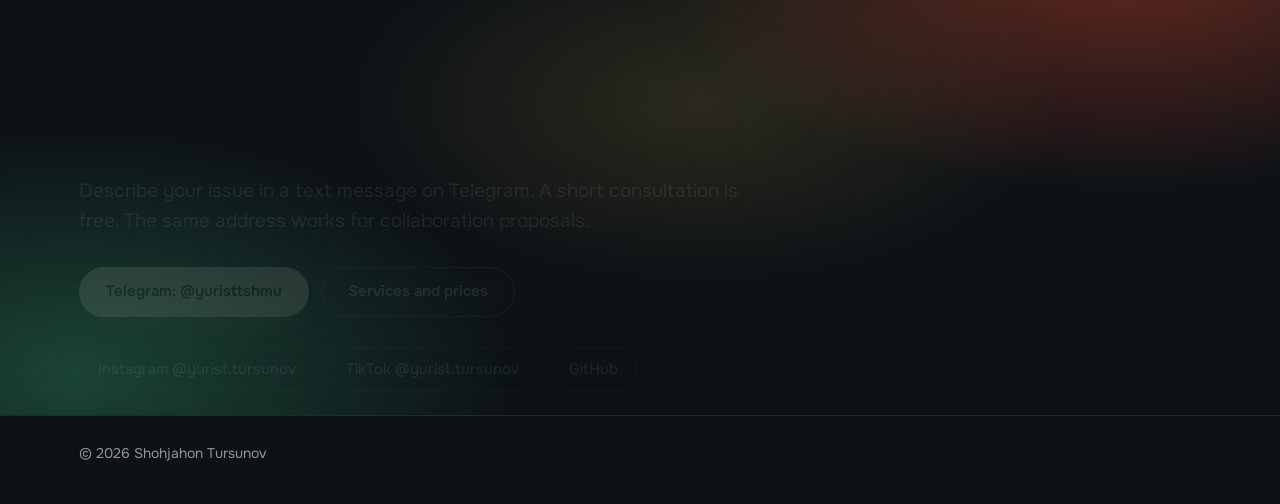
==== commit e94557fb: "Portfolio: NOVEL SHOP loyihasi qo'shildi (uz/ru/en) Texnik loyihalar bo'limida birinchi, keng kartoc" ====
--- a/en/index.html
+++ b/en/index.html
@@ -188,6 +188,7 @@
   <div class="wrap">
     <div class="sec-h"><span class="par">§ 05</span><h2 id="h-l">Technical projects</h2></div>
     <div class="tech">
+      <div class="card wide glass shine"><b translate="no">NOVÉL SHOP</b><span>A Telegram shop: bot, Mini App and admin panel. Orders, stock, payment receipts and accounting in one system. Covered by 46 automated tests.</span><em>Python, FastAPI, React, PostgreSQL</em></div>
       <a class="glass shine" href="https://github.com/YURISTTURSUNOV/labuz" rel="noopener noreferrer"><b>LabUz</b><span>A school website that shows theory in practice (prototype).</span><em>GitHub →</em></a>
       <a class="glass shine" href="https://github.com/YURISTTURSUNOV/ielts-yordamchi-bot" rel="noopener noreferrer"><b>IELTS helper bot</b><span>A Telegram bot for IELTS Writing.</span><em>GitHub →</em></a>
       <a class="glass shine" href="https://github.com/YURISTTURSUNOV/akademik-yordamchi-bot" rel="noopener noreferrer"><b>Academic helper bot</b><span>A Telegram bot for text cleaning and GOST bibliography.</span><em>GitHub →</em></a>
--- a/assets/style.css
+++ b/assets/style.css
@@ -73,7 +73,7 @@
 .btn.ghost{background:rgba(255,255,255,.4);color:var(--ink);border-color:rgba(15,20,24,.55);-webkit-backdrop-filter:blur(10px);backdrop-filter:blur(10px)}
 .btn.ghost:hover{background:var(--ink);color:#fff;border-color:var(--ink)}
 .bar .btn{min-height:42px;padding:0 20px;font-size:14px;white-space:nowrap}
-@media (max-width:820px){nav.menu{display:none}}
+@media (max-width:1080px){nav.menu{display:none}}
 @media (max-width:430px){.logo b{display:none}}
 
 /* ===== hero ===== */
@@ -201,8 +201,10 @@
 
 /* tech */
 .tech{display:grid;grid-template-columns:repeat(2,1fr);gap:14px}
-.tech a{display:flex;flex-direction:column;gap:6px;padding:22px 24px;border-radius:24px;text-decoration:none;transition:border-color .25s}
+.tech a,.tech .card{display:flex;flex-direction:column;gap:6px;padding:22px 24px;border-radius:24px;text-decoration:none;transition:border-color .25s}
 .tech a:hover{border-color:rgba(23,64,47,.55)}
+.tech .wide{grid-column:1/-1;gap:8px}
+.tech .wide span{max-width:68ch}
 .tech b{font:700 24px/1.1 var(--display);letter-spacing:-.02em}
 .tech span{color:var(--muted);font-size:15px}
 .tech em{font-style:normal;font-size:13px;color:var(--green);letter-spacing:.06em;margin-top:2px;transition:letter-spacing .3s}
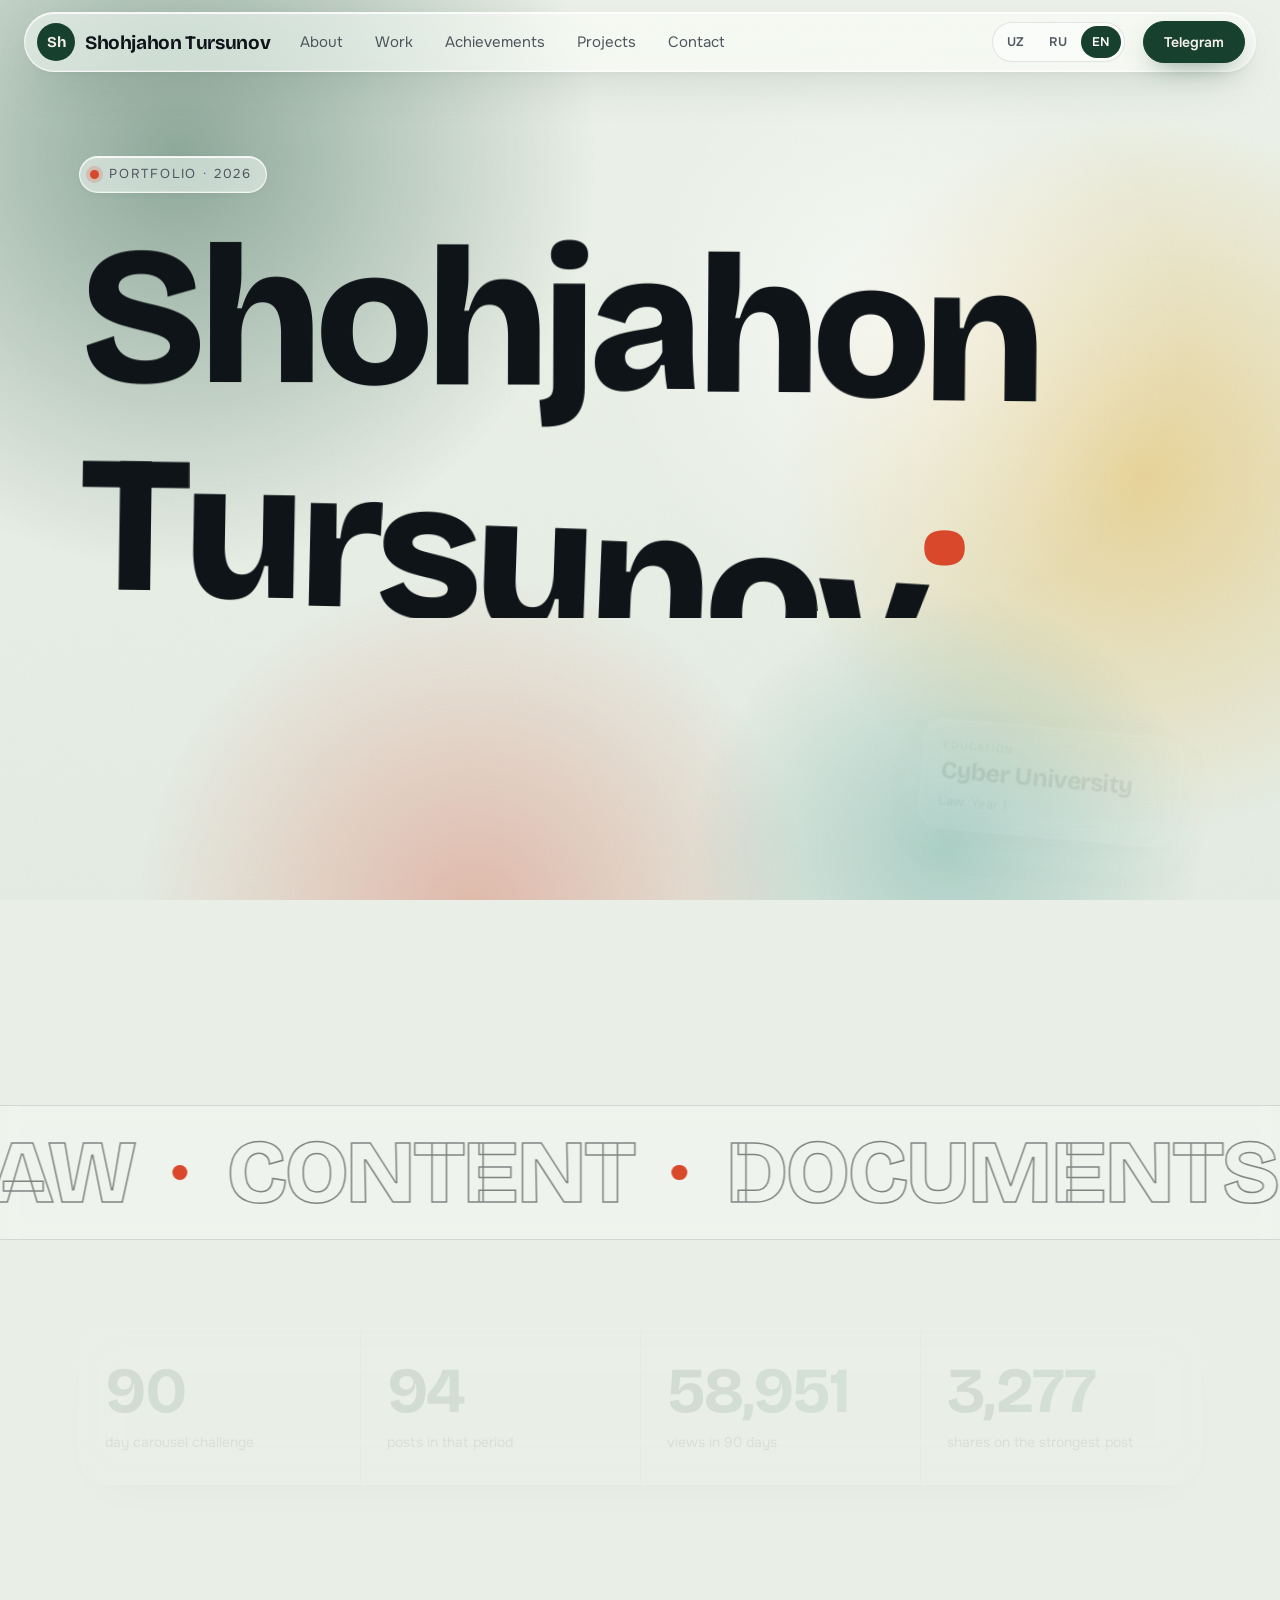
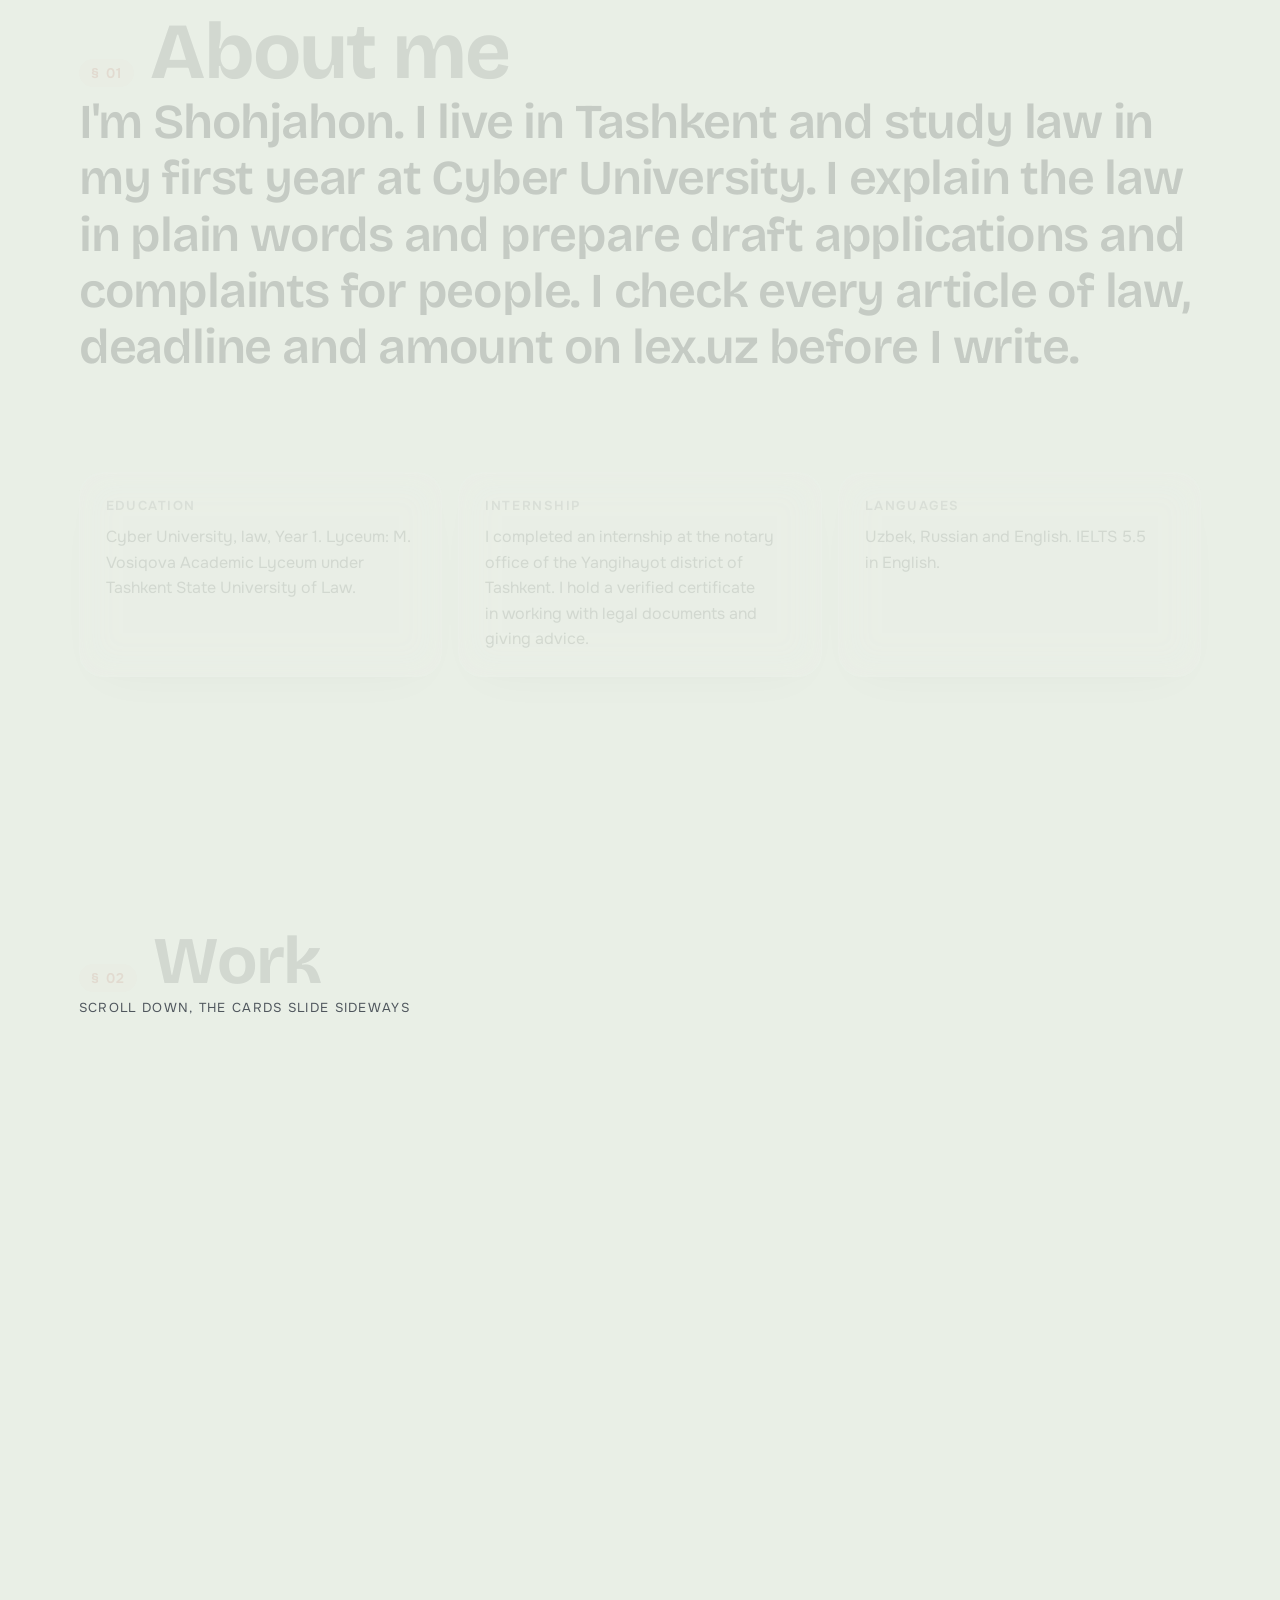
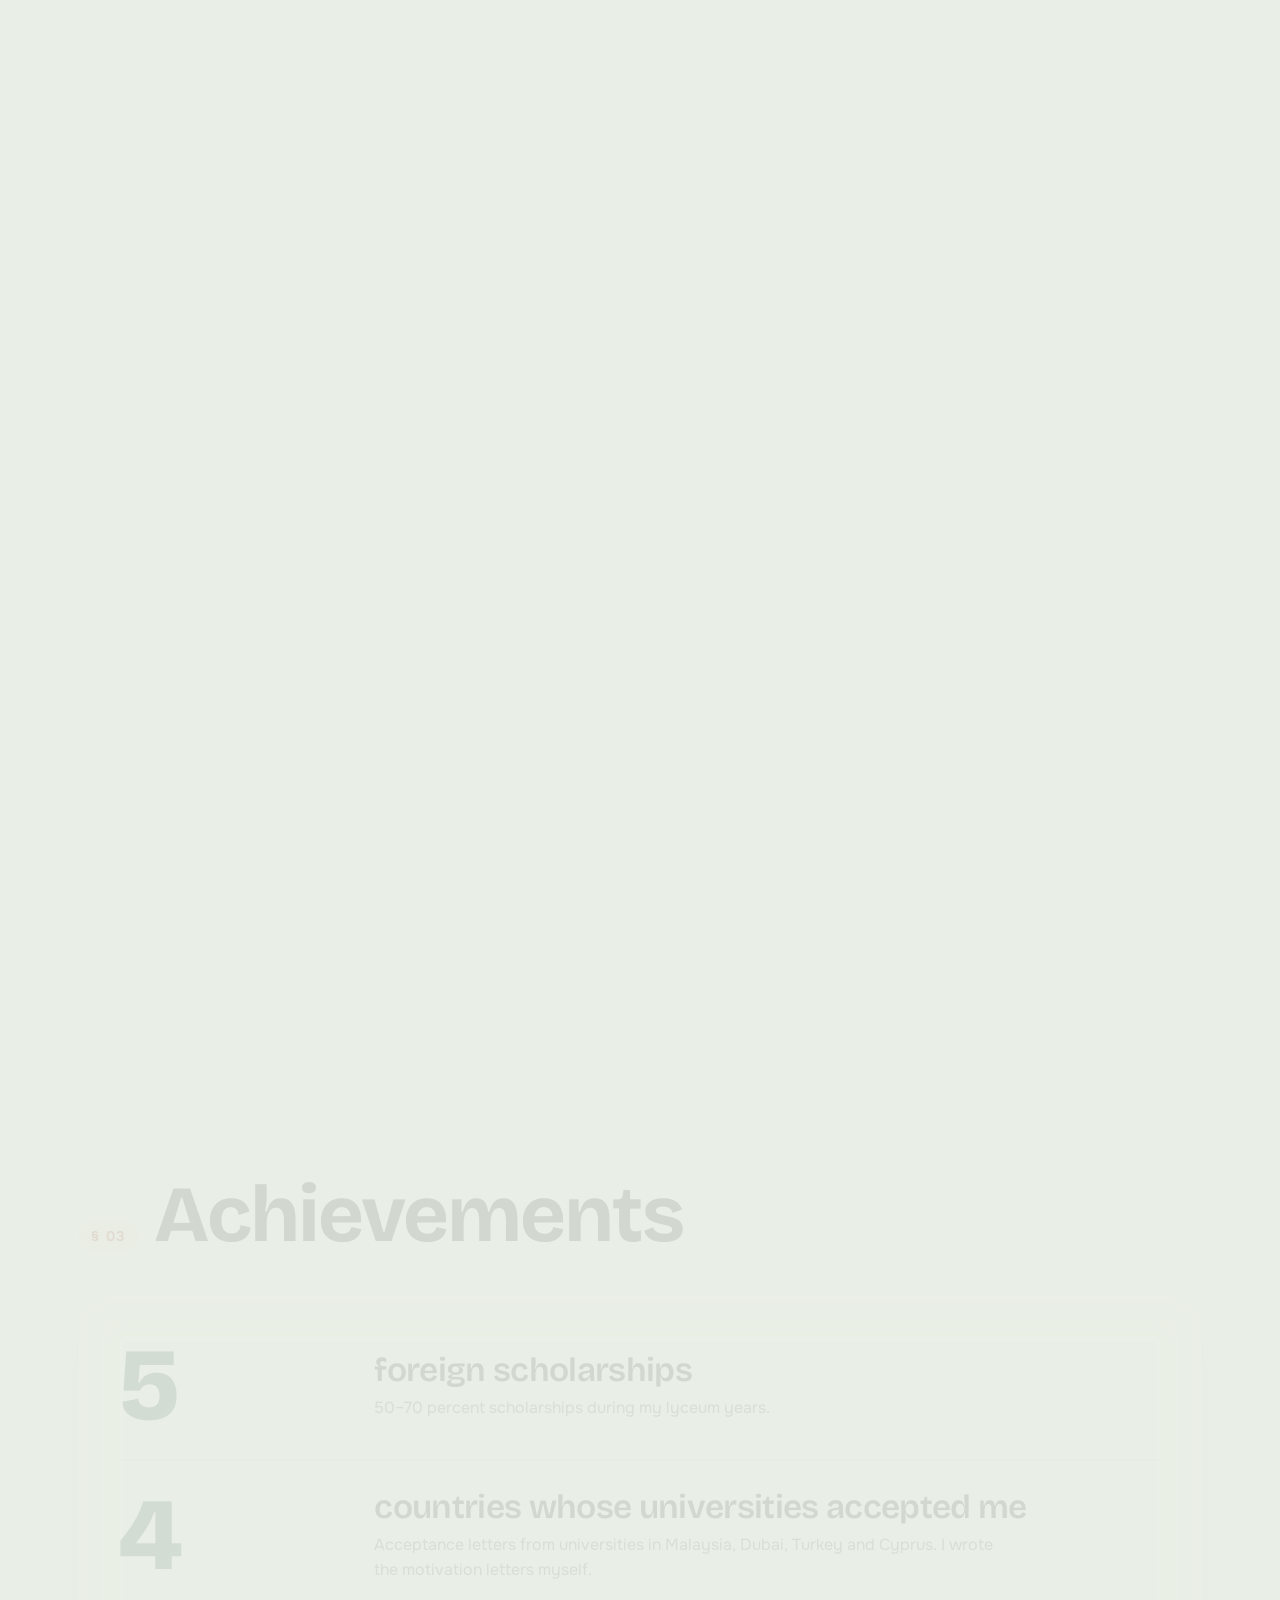
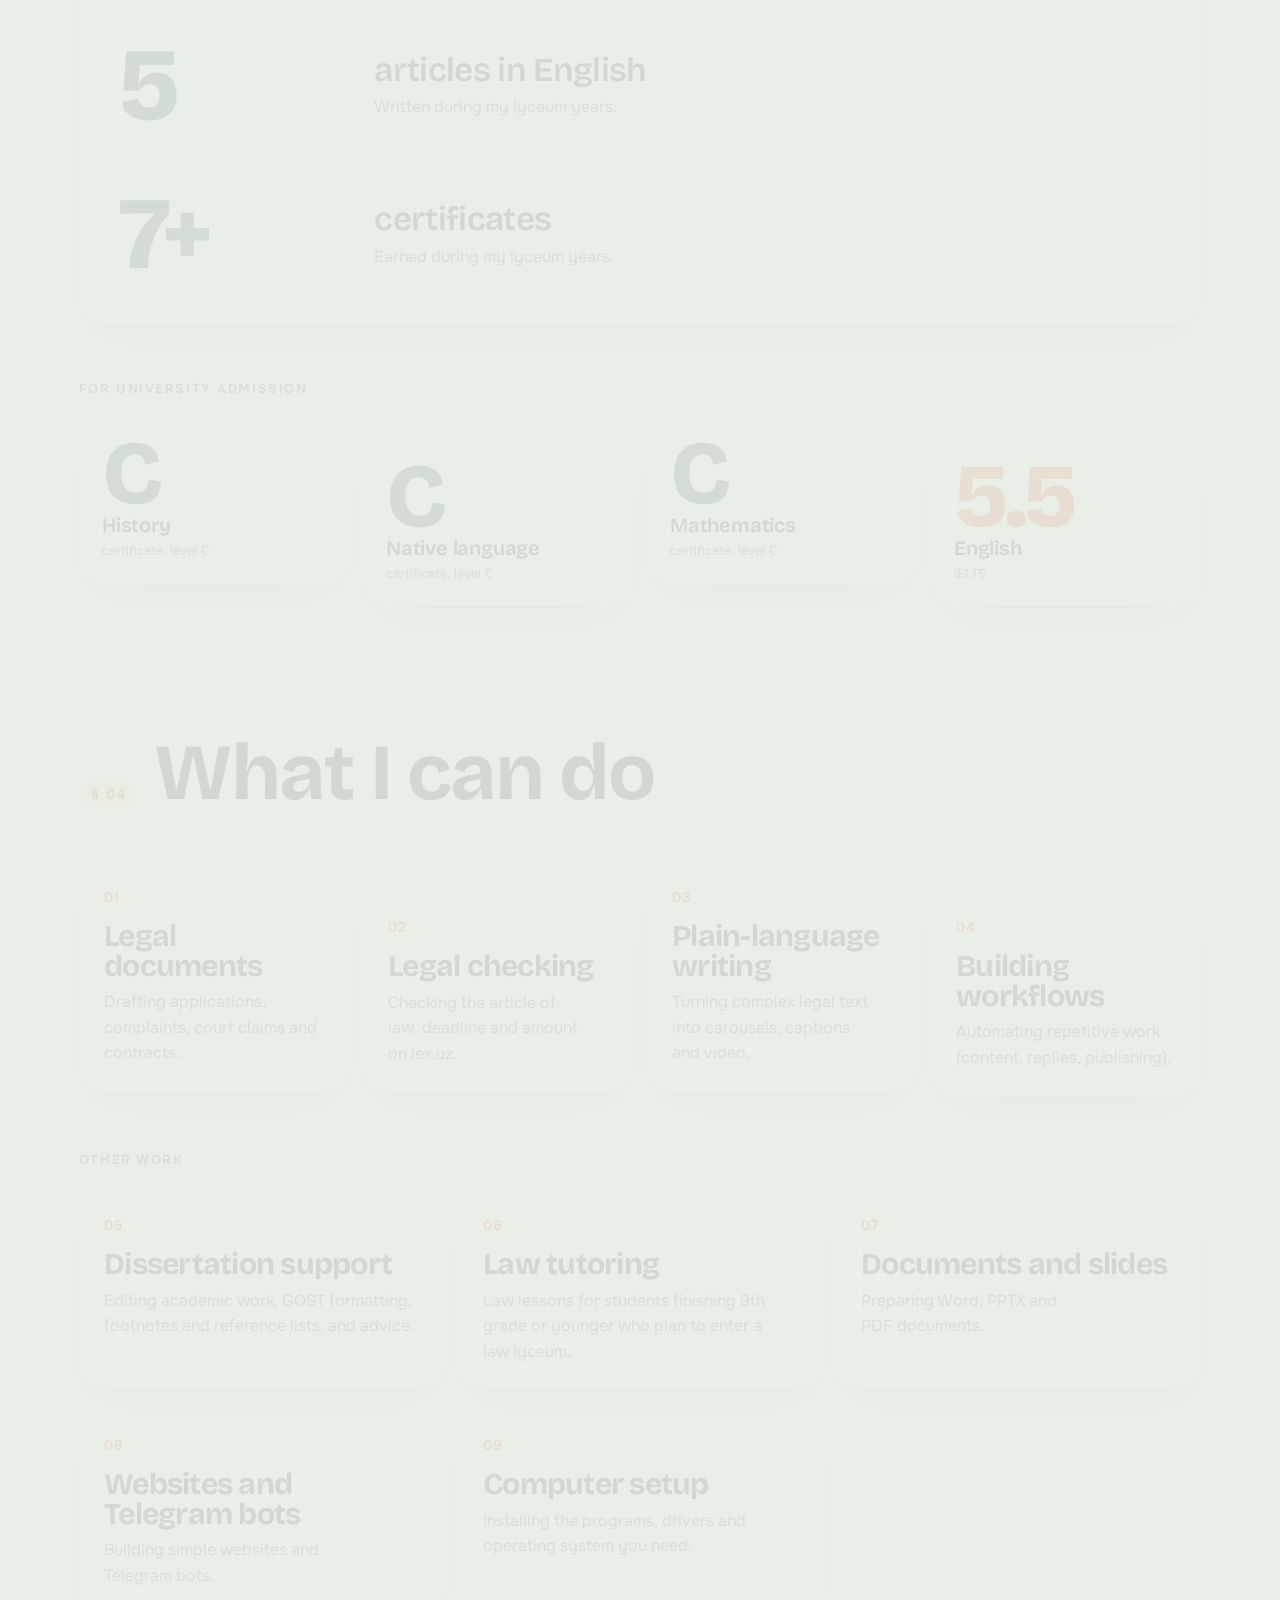
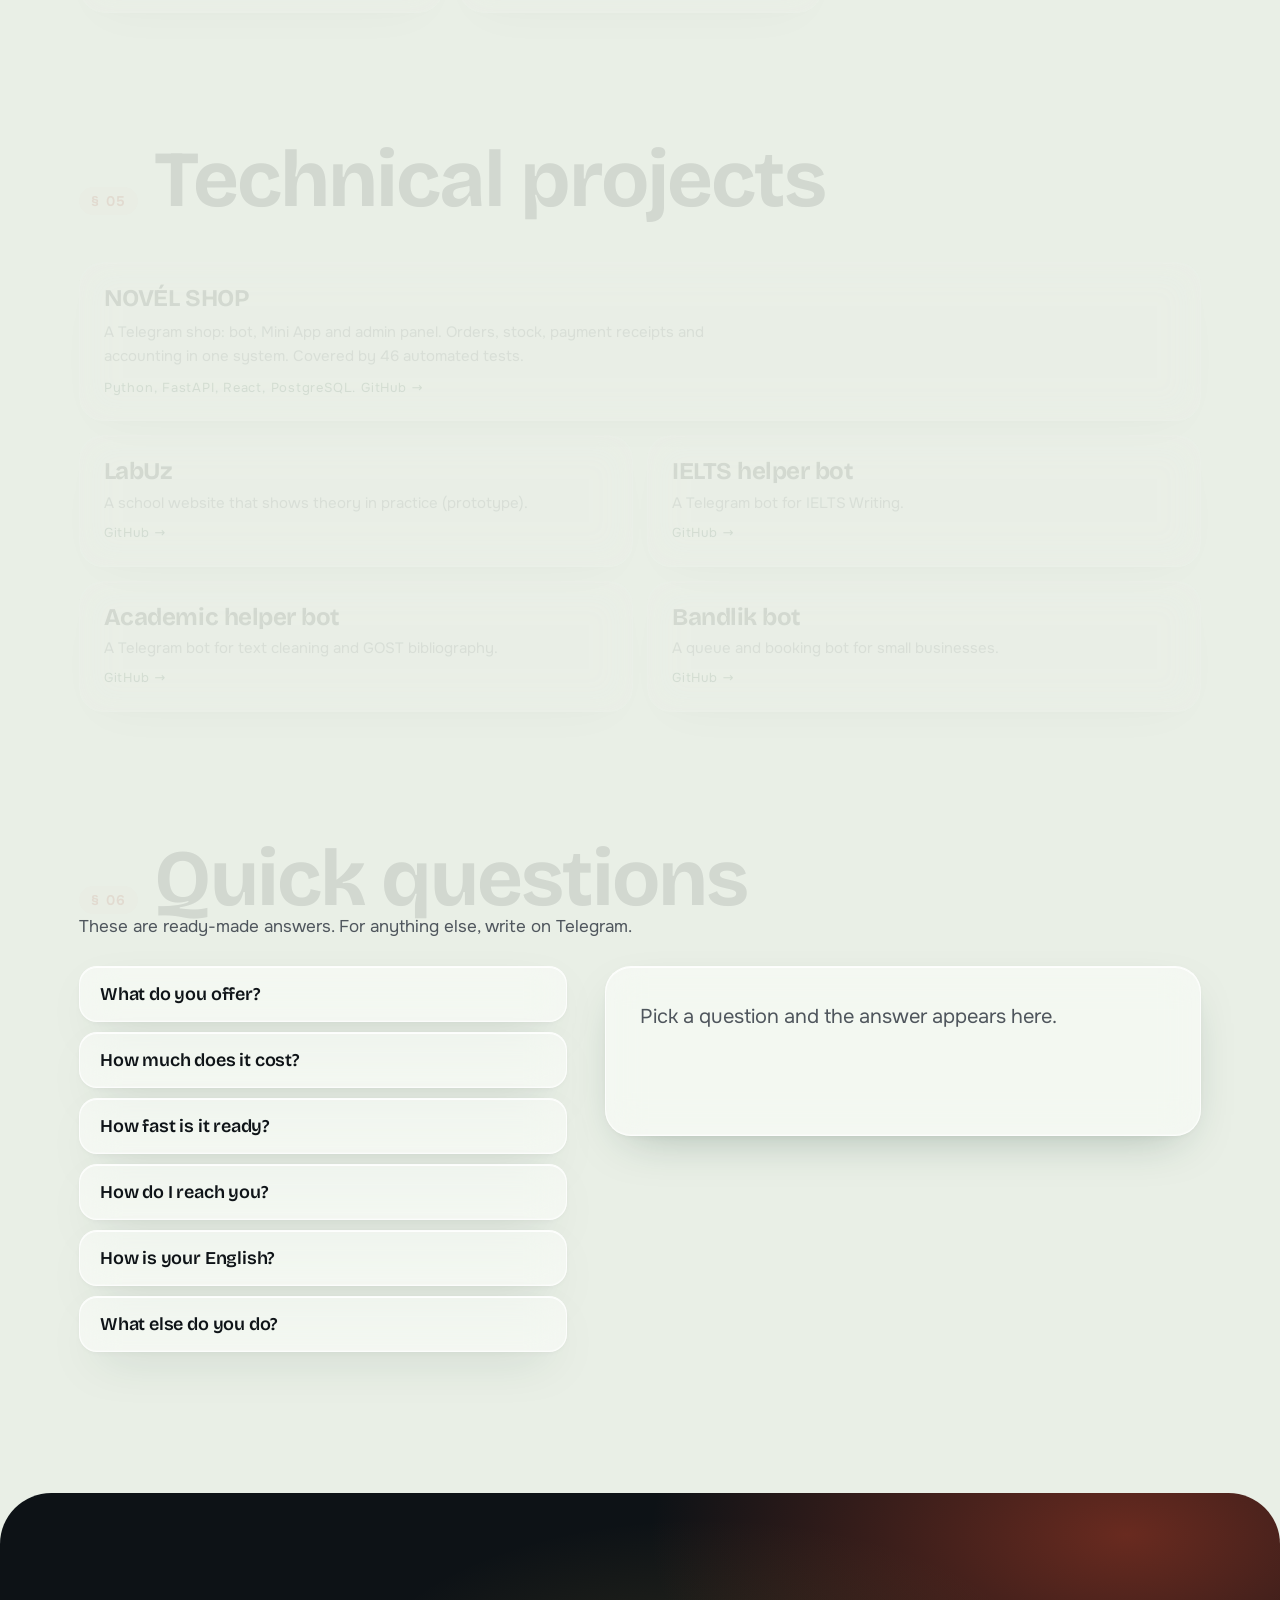
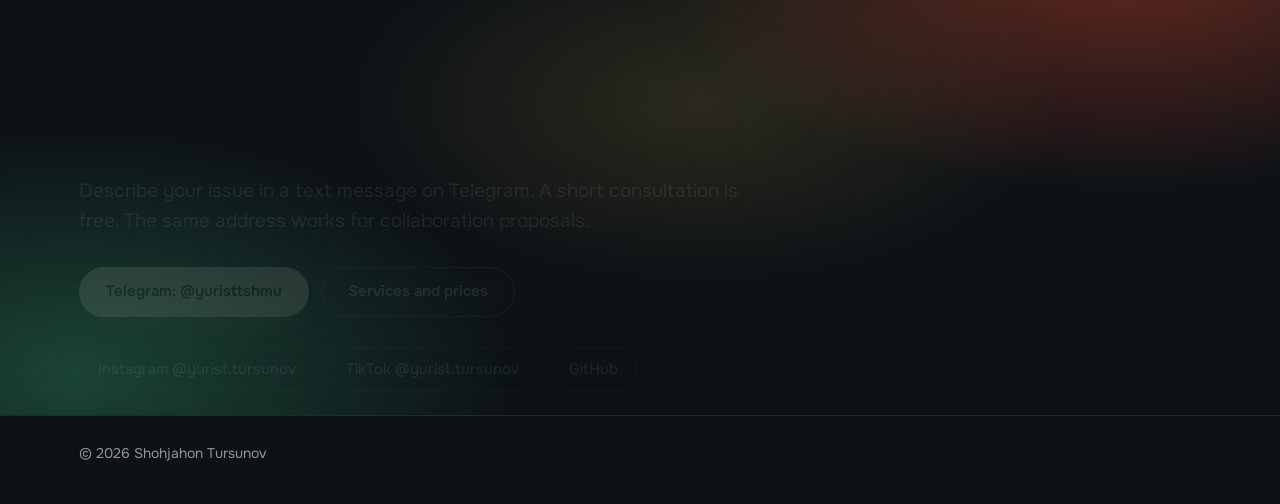
==== commit a8738e57: "Portfolio: NOVEL SHOP kartochkasiga GitHub havolasi qo'shildi Co-Authored-By: Claude Sonnet 5.5 <nor" ====
--- a/en/index.html
+++ b/en/index.html
@@ -188,7 +188,7 @@
   <div class="wrap">
     <div class="sec-h"><span class="par">§ 05</span><h2 id="h-l">Technical projects</h2></div>
     <div class="tech">
-      <div class="card wide glass shine"><b translate="no">NOVÉL SHOP</b><span>A Telegram shop: bot, Mini App and admin panel. Orders, stock, payment receipts and accounting in one system. Covered by 46 automated tests.</span><em>Python, FastAPI, React, PostgreSQL</em></div>
+      <a class="card wide glass shine" href="https://github.com/YURISTTURSUNOV/novelshop" rel="noopener noreferrer"><b translate="no">NOVÉL SHOP</b><span>A Telegram shop: bot, Mini App and admin panel. Orders, stock, payment receipts and accounting in one system. Covered by 46 automated tests.</span><em>Python, FastAPI, React, PostgreSQL. GitHub →</em></a>
       <a class="glass shine" href="https://github.com/YURISTTURSUNOV/labuz" rel="noopener noreferrer"><b>LabUz</b><span>A school website that shows theory in practice (prototype).</span><em>GitHub →</em></a>
       <a class="glass shine" href="https://github.com/YURISTTURSUNOV/ielts-yordamchi-bot" rel="noopener noreferrer"><b>IELTS helper bot</b><span>A Telegram bot for IELTS Writing.</span><em>GitHub →</em></a>
       <a class="glass shine" href="https://github.com/YURISTTURSUNOV/akademik-yordamchi-bot" rel="noopener noreferrer"><b>Academic helper bot</b><span>A Telegram bot for text cleaning and GOST bibliography.</span><em>GitHub →</em></a>
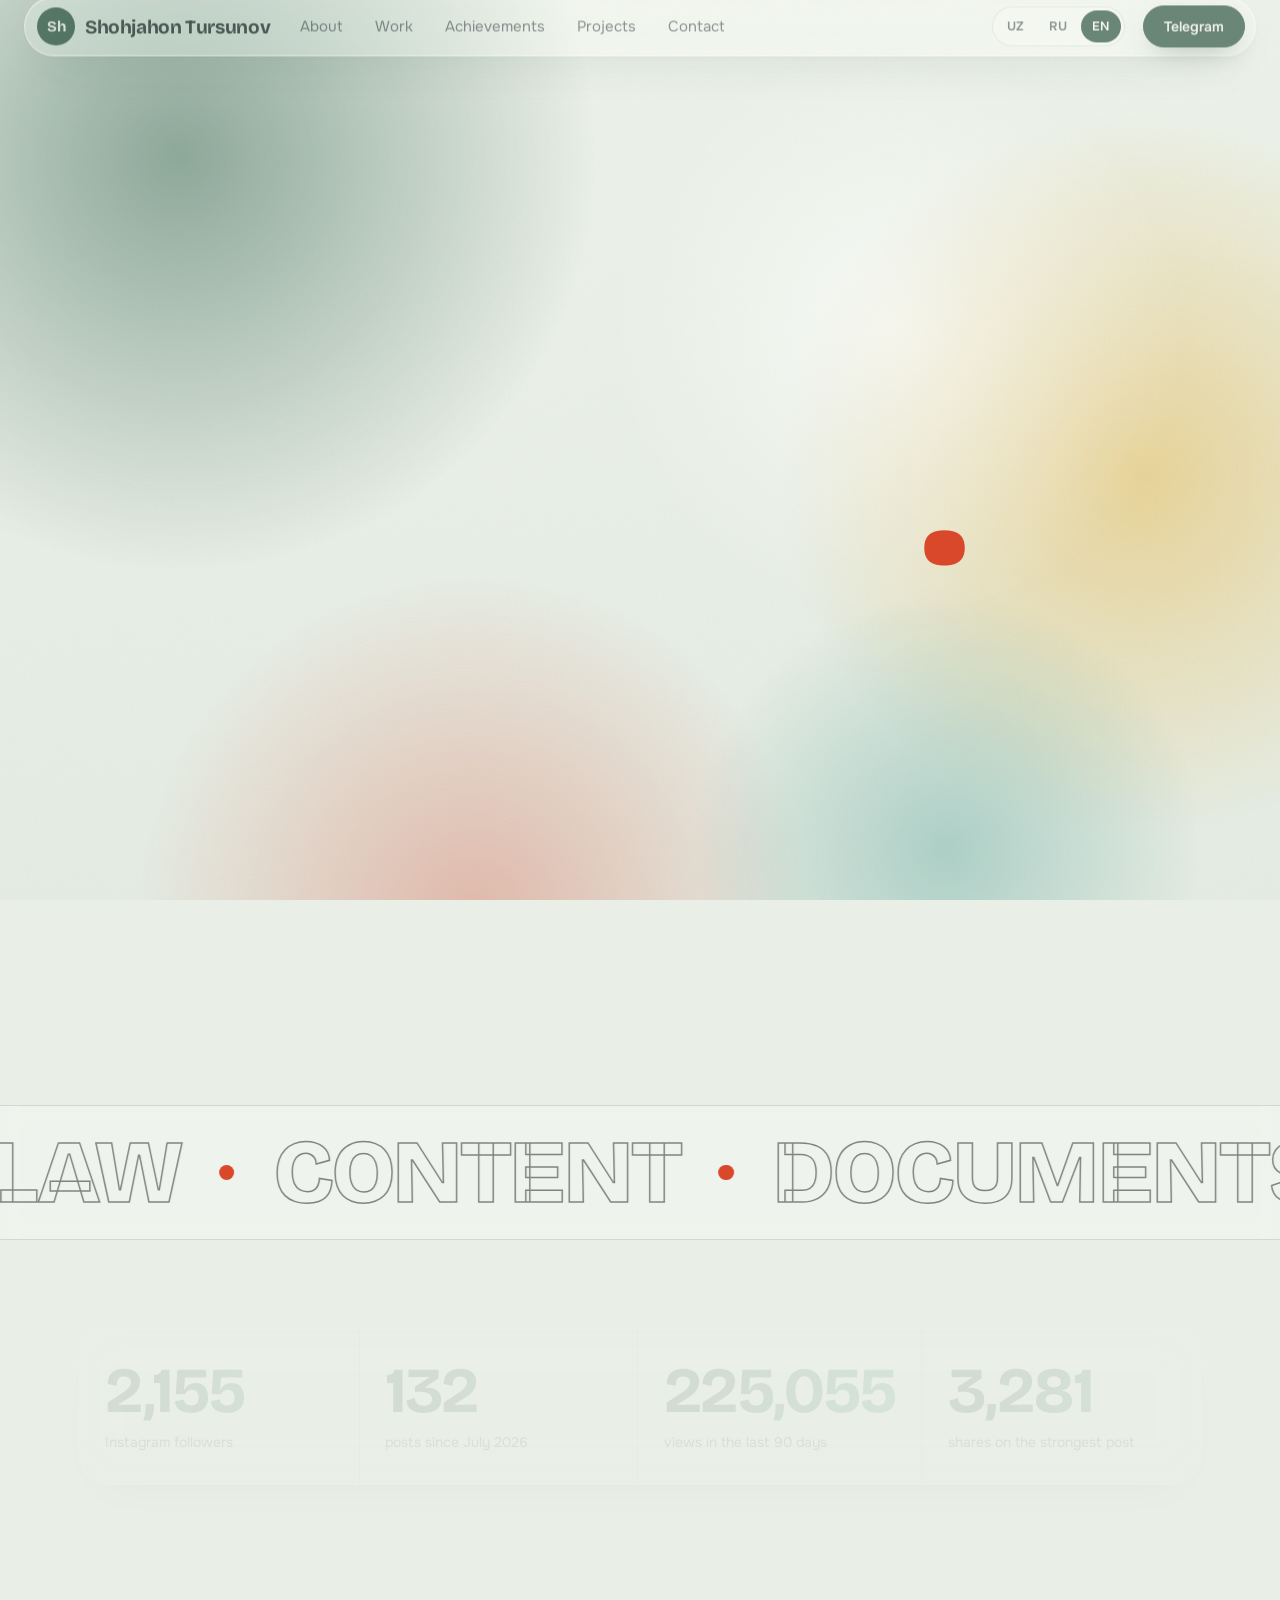
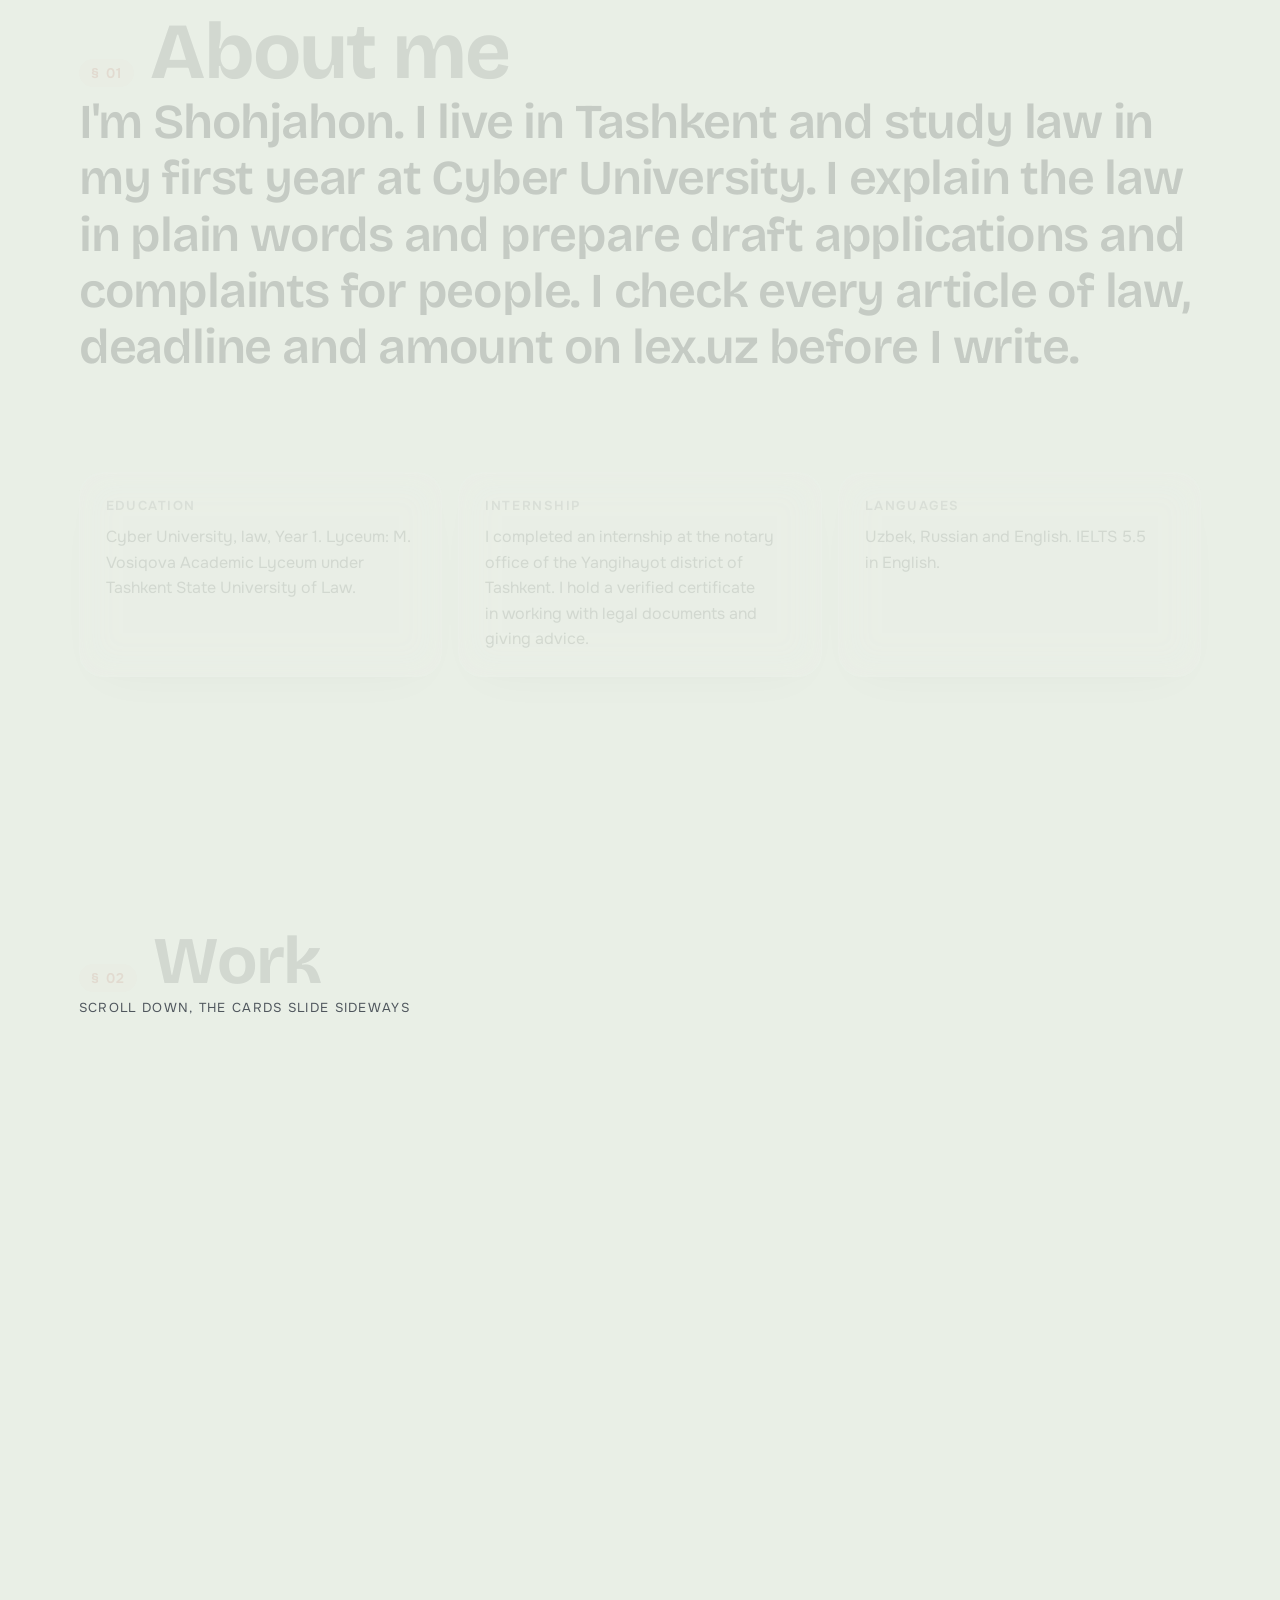
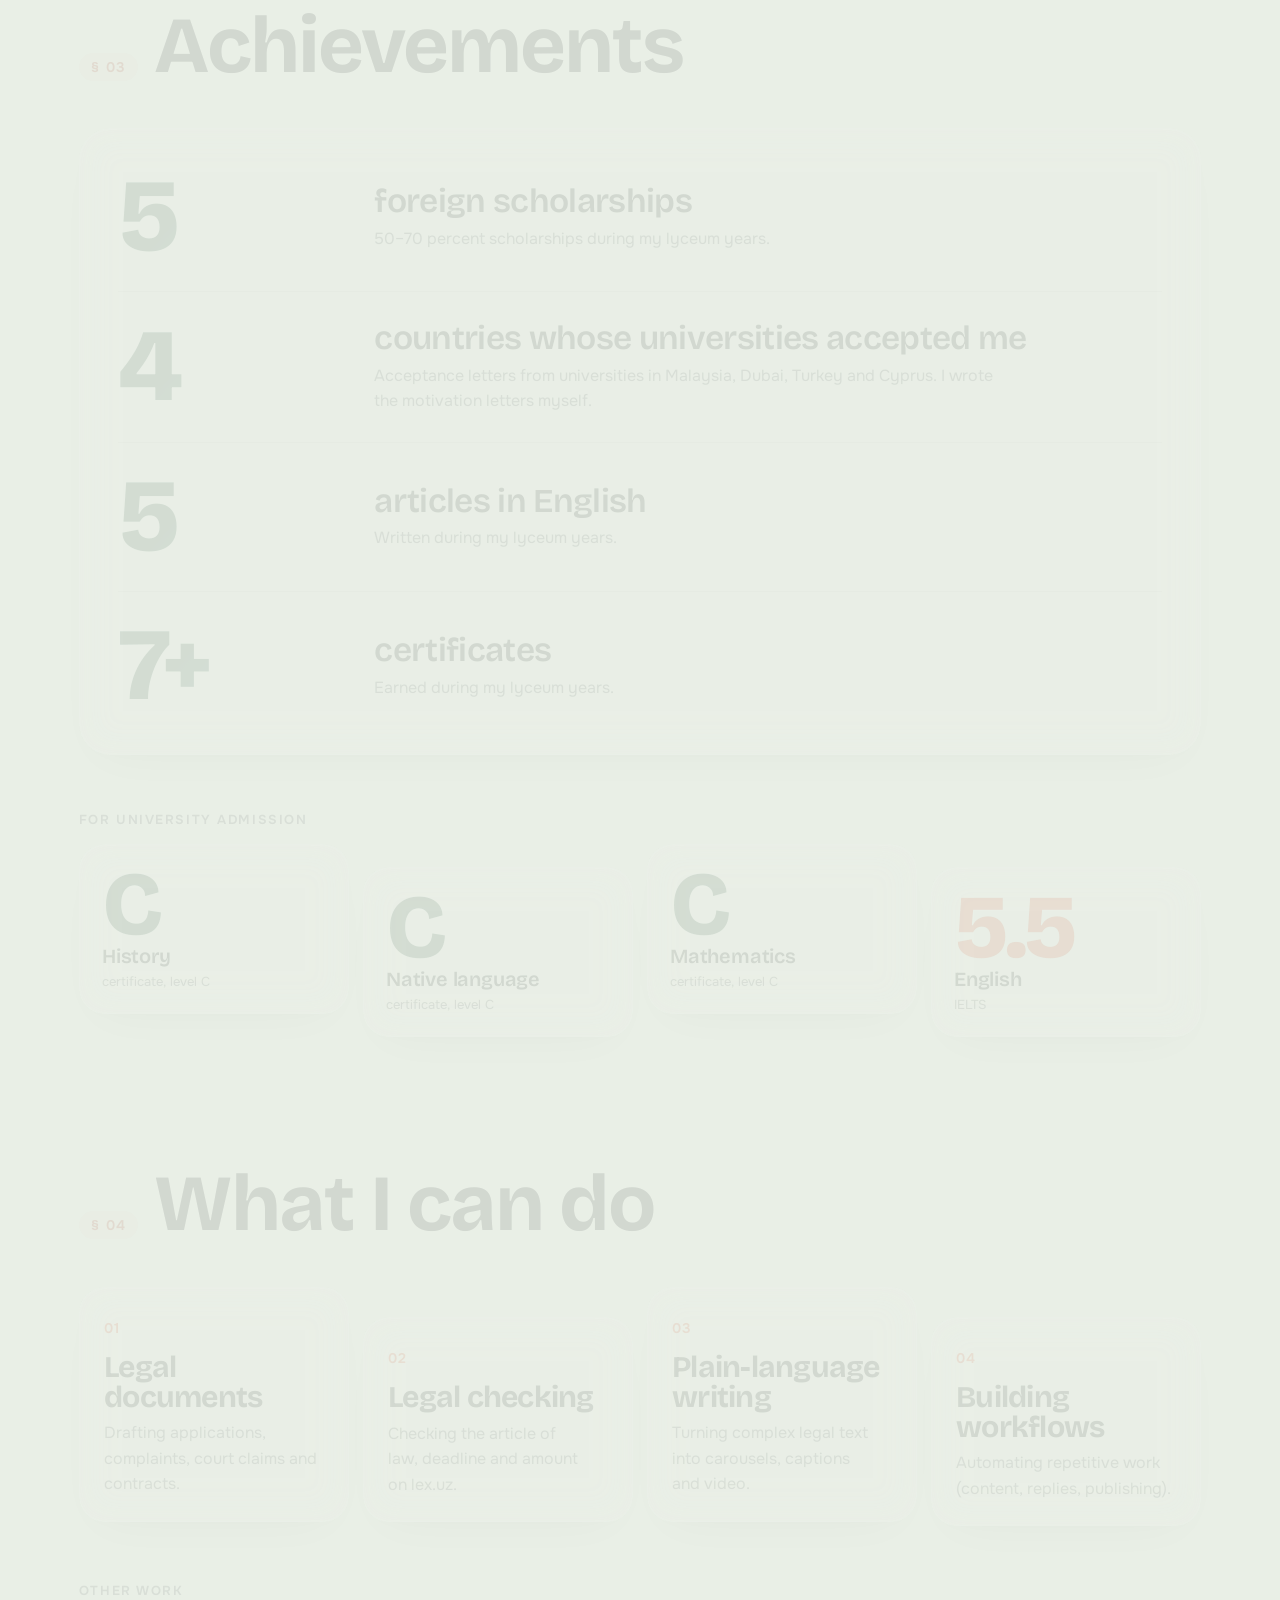
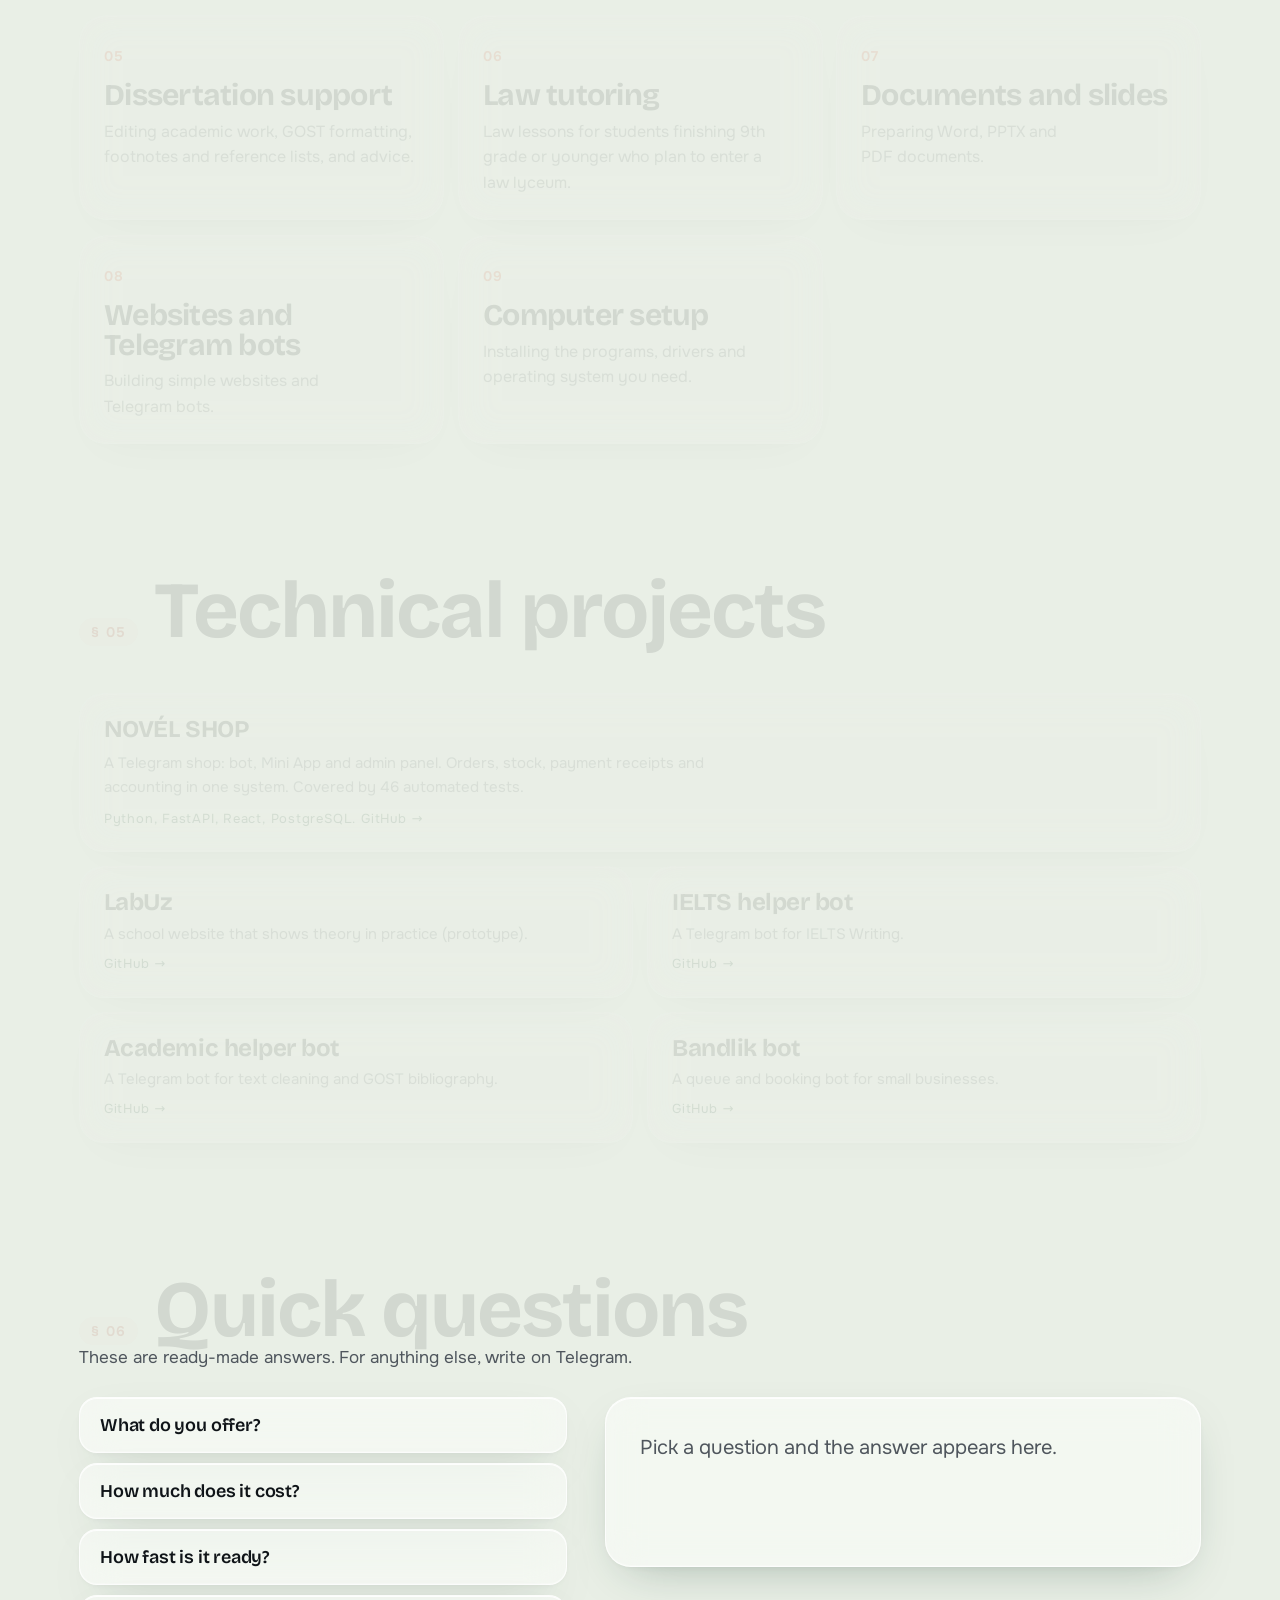
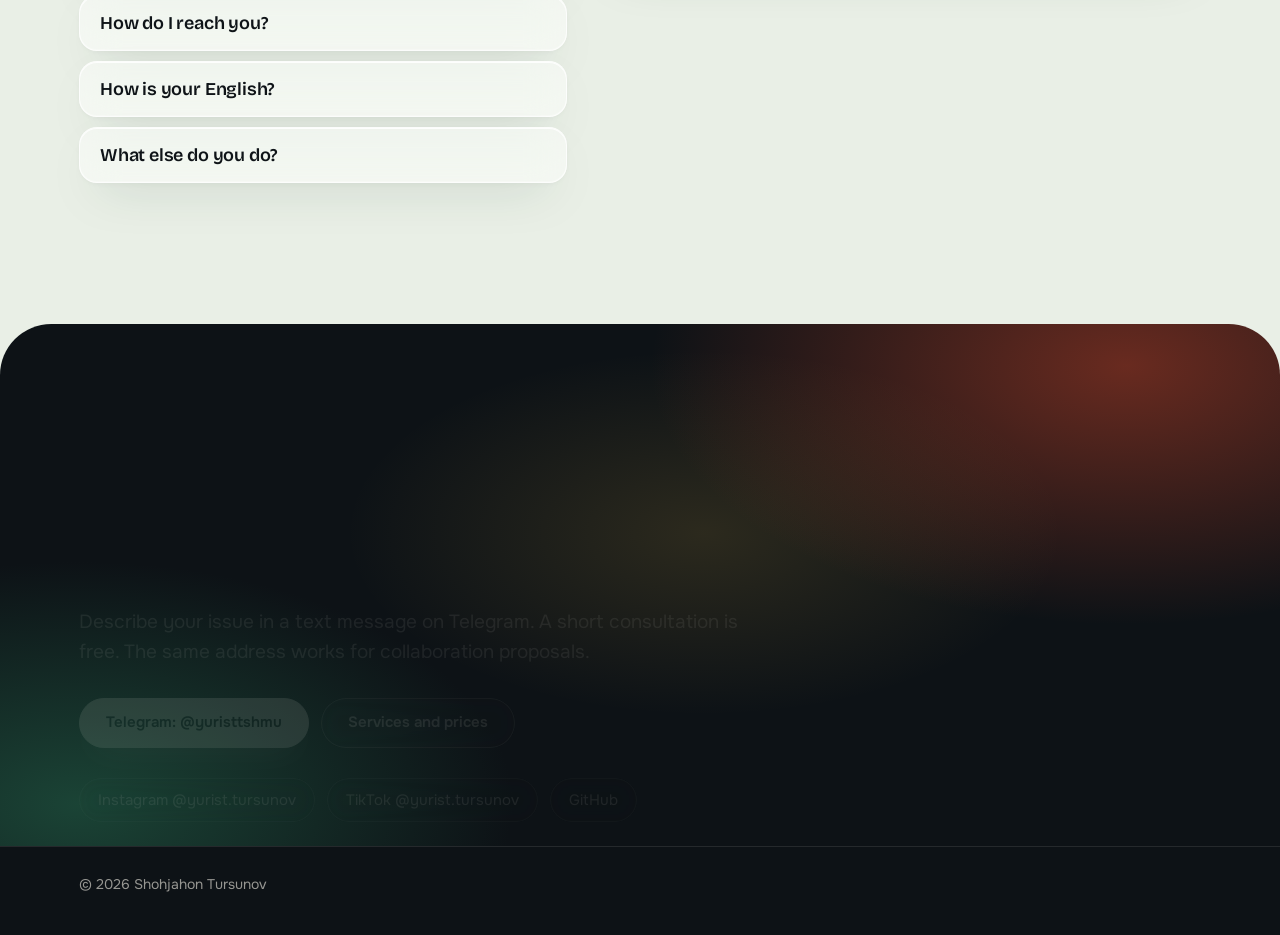
==== commit 41ea65b5: "Portfolio: Instagram ko'rsatkichlari 2026-11-27 holatiga yangilandi (uz/ru/en) Obunachi 2 155, jami " ====
--- a/en/index.html
+++ b/en/index.html
@@ -89,10 +89,10 @@
 <section class="stats" aria-label="Key figures">
   <div class="wrap">
     <div class="stats-card glass">
-      <div class="stat"><strong class="num" data-count="90">90</strong><span>day carousel challenge</span></div>
-      <div class="stat"><strong class="num" data-count="94">94</strong><span>posts in that period</span></div>
-      <div class="stat"><strong class="num" data-count="58951">58,951</strong><span>views in 90 days</span></div>
-      <div class="stat"><strong class="num" data-count="3277">3,277</strong><span>shares on the strongest post</span></div>
+      <div class="stat"><strong class="num" data-count="2155">2,155</strong><span>Instagram followers</span></div>
+      <div class="stat"><strong class="num" data-count="132">132</strong><span>posts since July 2026</span></div>
+      <div class="stat"><strong class="num" data-count="225055">225,055</strong><span>views in the last 90 days</span></div>
+      <div class="stat"><strong class="num" data-count="3281">3,281</strong><span>shares on the strongest post</span></div>
     </div>
   </div>
 </section>
@@ -119,30 +119,36 @@
       <div class="hs-track" id="hsTrack">
         <article class="work glass shine" data-tilt>
           <span class="idx" aria-hidden="true">01</span>
-          <div><div class="tag"><span>Instagram</span><b>@yurist.tursunov</b></div><h3>Legal blog</h3><p>Labour, family and consumer rights in plain words. 94 posts in 90 days.</p></div>
-          <div class="metric num">58,951<small>views in 90 days</small></div>
+          <div><div class="tag"><span>Instagram</span><b>@yurist.tursunov</b></div><h3>Legal blog</h3><p>Labour, family and consumer rights in plain words. 80 posts in the last 90 days, 2,155 followers now.</p></div>
+          <div class="metric num">225,055<small>views in the last 90 days</small></div>
           <a class="go" href="https://www.instagram.com/yurist.tursunov/" rel="noopener noreferrer">Open on Instagram</a>
         </article>
         <article class="work glass shine" data-tilt>
           <span class="idx" aria-hidden="true">02</span>
-          <div><div class="tag"><span>Strongest post</span><b>17 September</b></div><h3>“You leave your job – you get paid that same day”</h3><p>A single carousel brought 479 new followers. Labour law turned out to be the most shared topic.</p></div>
-          <div class="metric num">3,277<small>times shared</small></div>
+          <div><div class="tag"><span>Strongest post</span><b>17 September</b></div><h3>“You leave your job – you get paid that same day”</h3><p>A single carousel brought 479 new followers and 1,617 saves. First place both for shares and for new followers.</p></div>
+          <div class="metric num">3,281<small>times shared</small></div>
           <span class="src">Source: Instagram Insights</span>
         </article>
         <article class="work glass shine" data-tilt>
           <span class="idx" aria-hidden="true">03</span>
+          <div><div class="tag"><span>Most viewed</span><b>4 November</b></div><h3>“Alimony debt is more than the accumulated sum”</h3><p>The carousel explains that, under a court decision, a penalty also accrues for every day of delay. Shared 575 times, 230 comments.</p></div>
+          <div class="metric num">64,288<small>views</small></div>
+          <span class="src">Manba: Instagram Insights</span>
+        </article>
+        <article class="work glass shine" data-tilt>
+          <span class="idx" aria-hidden="true">04</span>
           <div><div class="tag"><span>Service</span><b>Telegram</b></div><h3>Draft documents</h3><p>Drafts of applications, complaints, court claims and contracts. The price is known in advance; a short text consultation is free.</p></div>
           <div class="metric">Free<small>short consultation, by text</small></div>
           <a class="go" href="https://yuristtursunov.github.io/yurist-shohjahon/en/" rel="noopener noreferrer">Service page</a>
         </article>
         <article class="work glass shine" data-tilt>
-          <span class="idx" aria-hidden="true">04</span>
+          <span class="idx" aria-hidden="true">05</span>
           <div><div class="tag"><span>Automation</span><b>Daily carousel</b></div><h3>Carousel system</h3><p>Topic, legal check, design and publishing in one system. Carousels go out by themselves at the scheduled time.</p></div>
           <div class="metric num">60<small>day plan</small></div>
           <span class="src">Built on GitHub Actions</span>
         </article>
         <article class="work glass shine" data-tilt>
-          <span class="idx" aria-hidden="true">05</span>
+          <span class="idx" aria-hidden="true">06</span>
           <div><div class="tag"><span>TikTok</span><b>@yurist.tursunov</b></div><h3>Short videos</h3><p>A new profile for explaining the law in short videos.</p></div>
           <div class="metric">New<small>since November 2026</small></div>
           <a class="go" href="https://www.tiktok.com/@yurist.tursunov" rel="noopener noreferrer">Open on TikTok</a>
